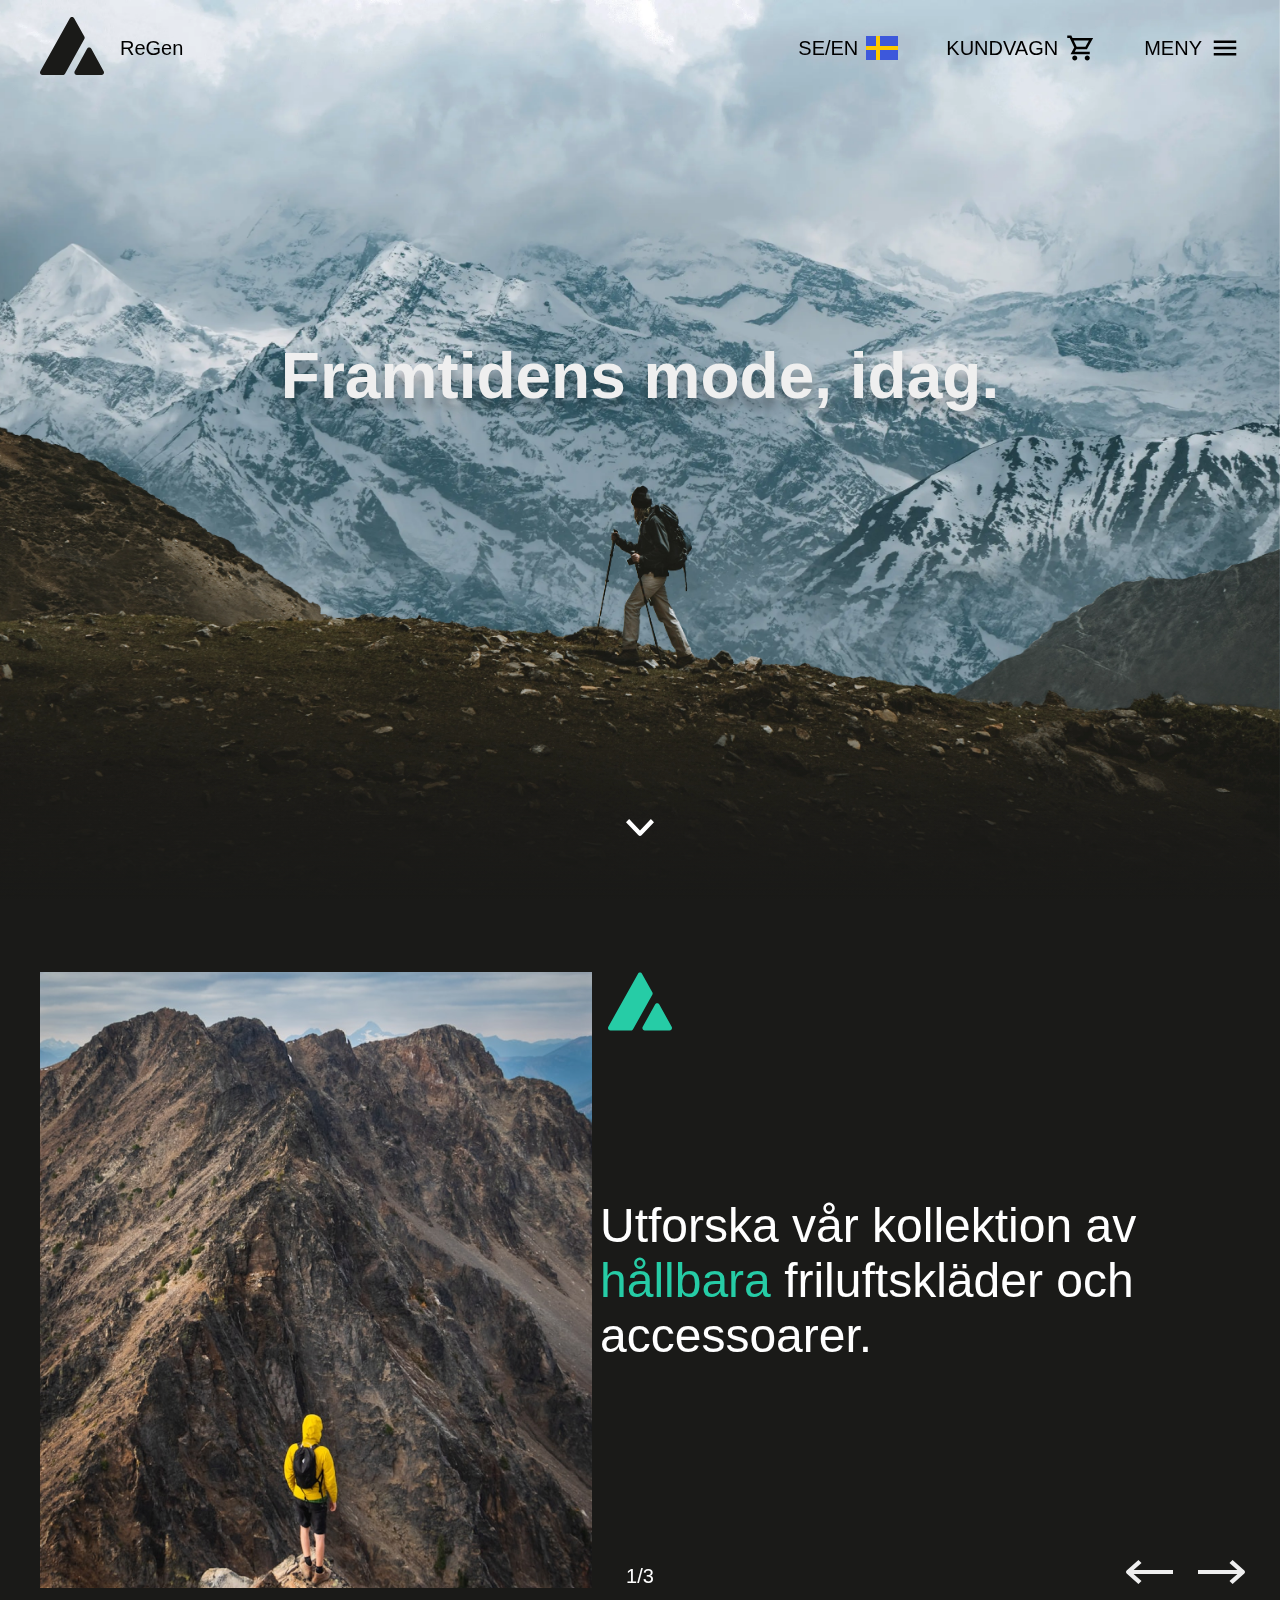
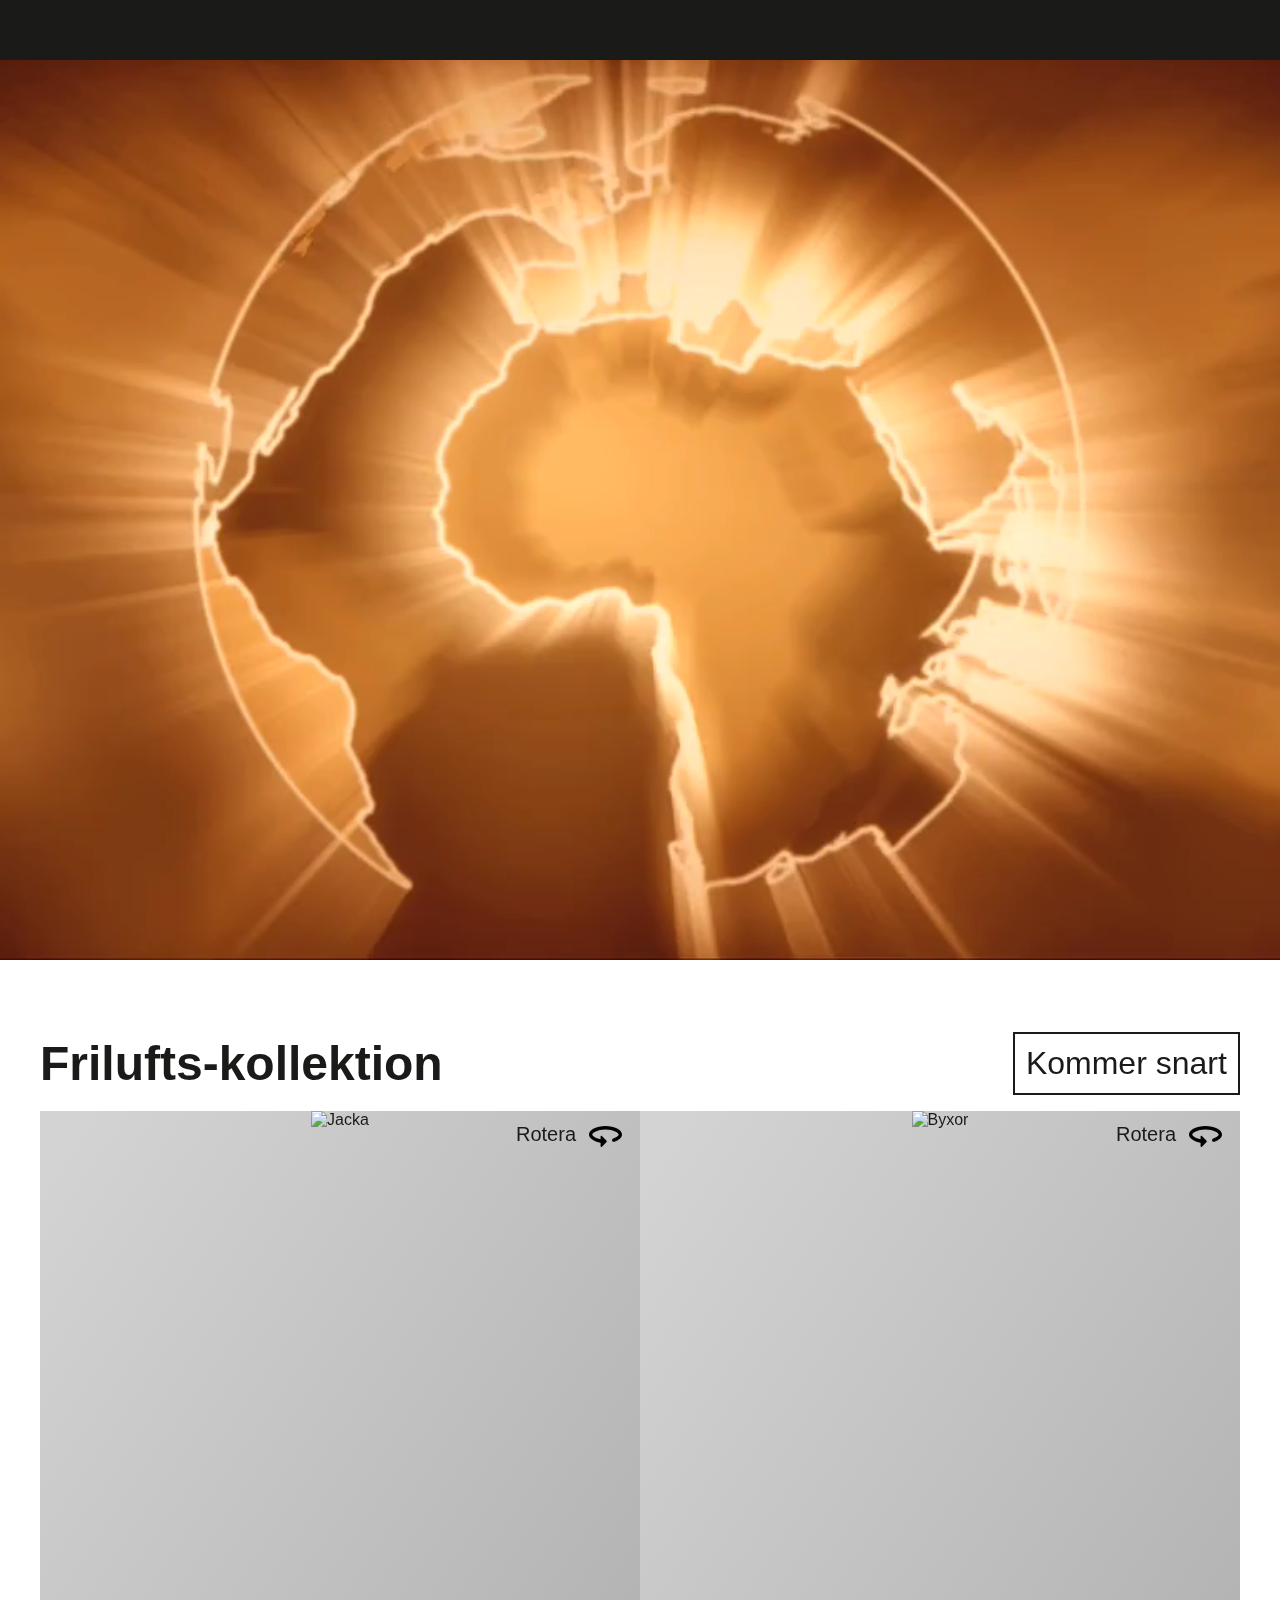
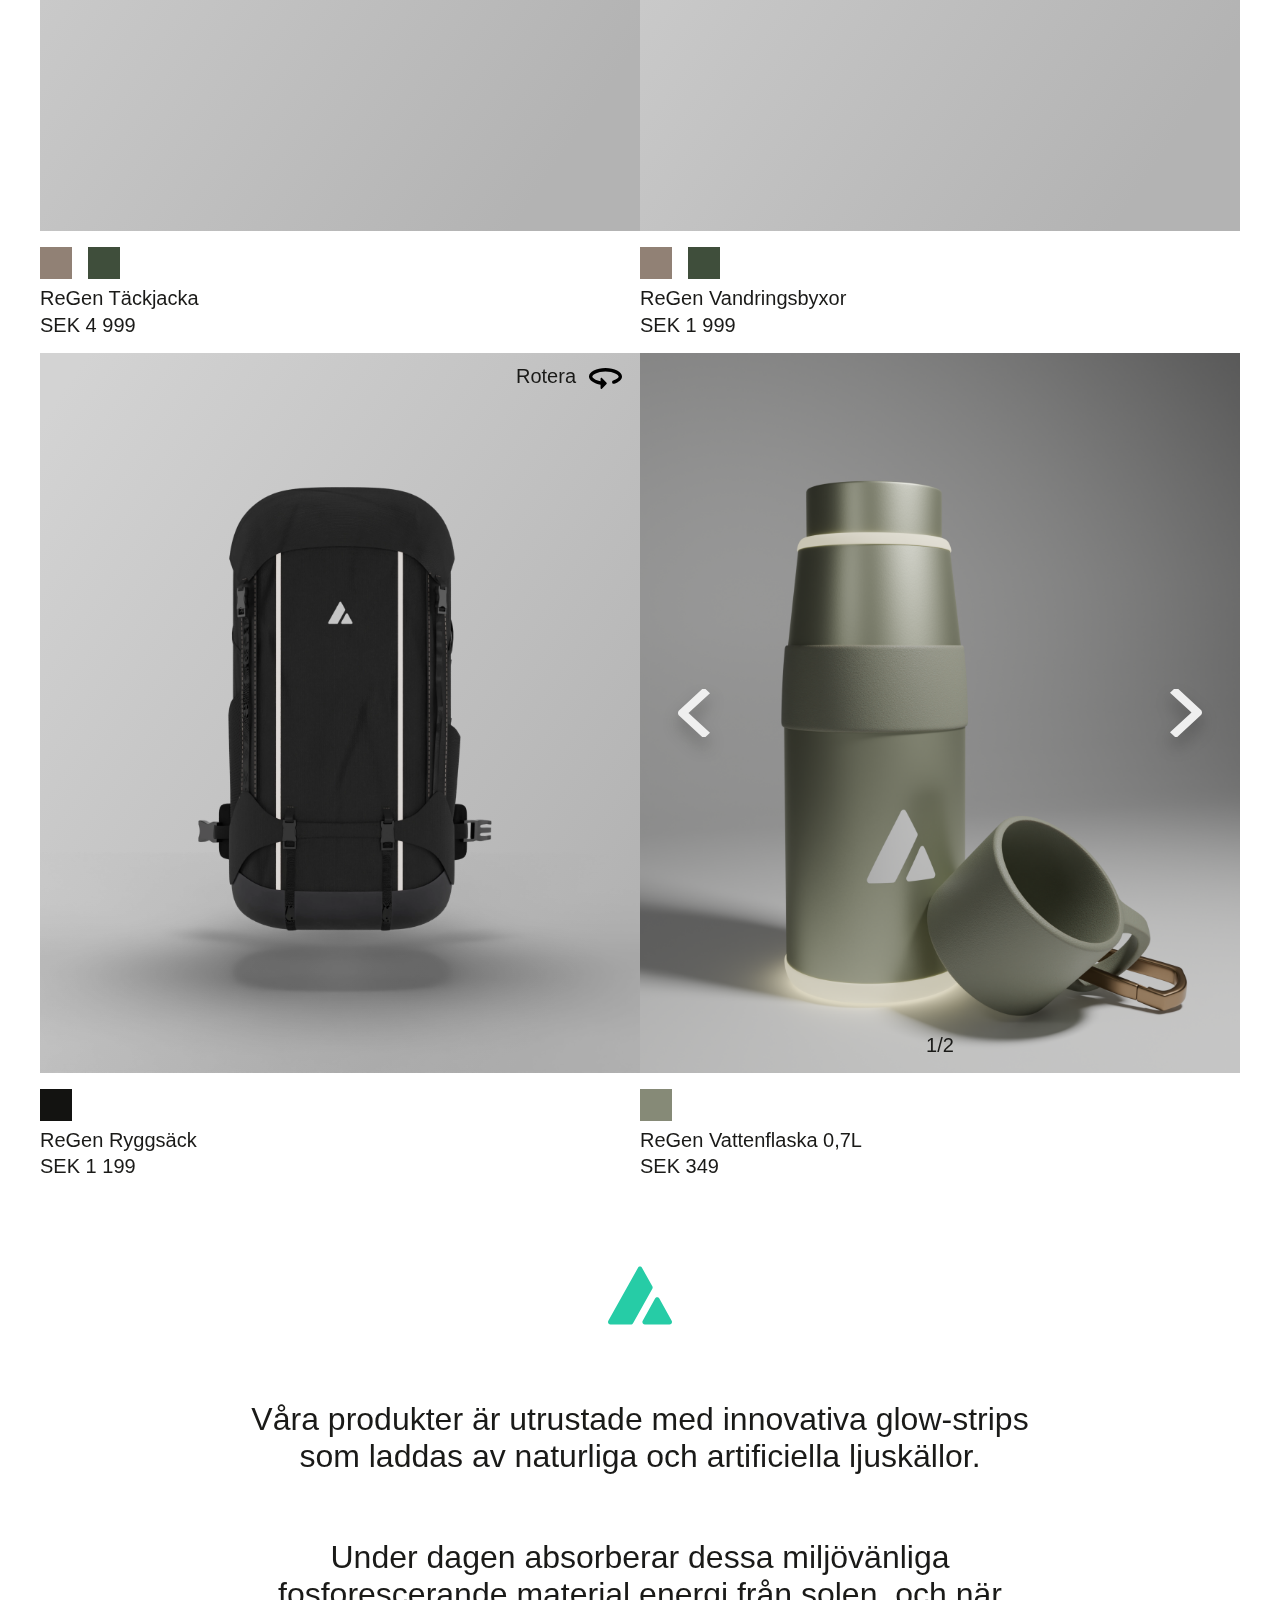
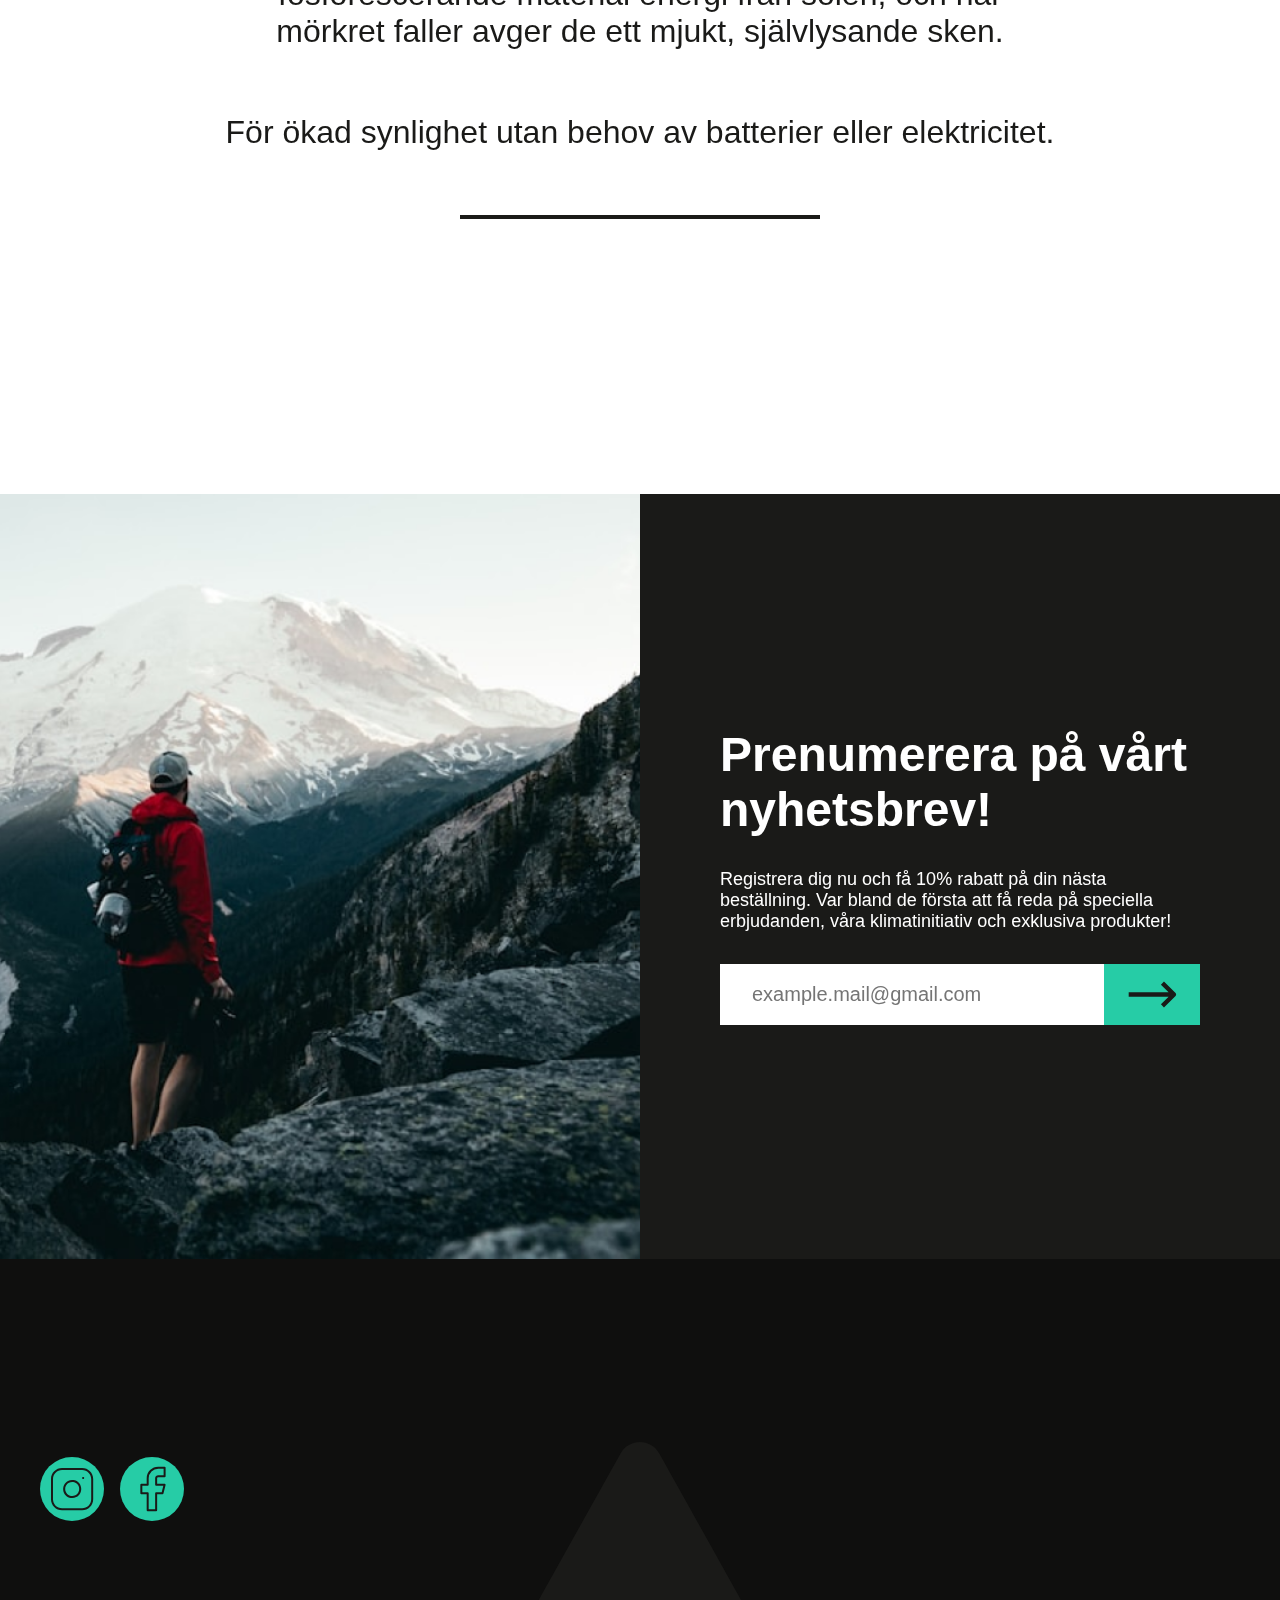
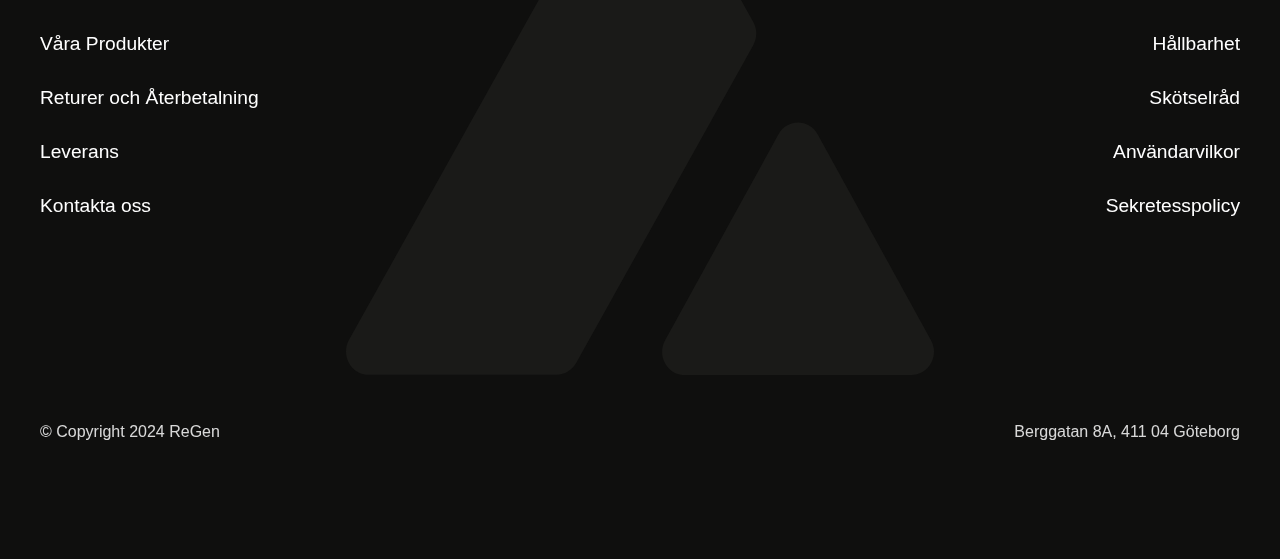
==== index.html @ 2019bc3f "added favicon" ====
<!DOCTYPE html>
<html lang="en">
<head>
    <meta charset="UTF-8">
    <meta name="viewport" content="width=device-width, initial-scale=1.0">
    <title>ReGen</title>
    <link rel="stylesheet" href="css/styles.css">
    <link rel="stylesheet" href="css/header.css">
    <link rel="stylesheet" href="css/hero.css">
    <link rel="stylesheet" href="css/animation.css">
    <link rel="stylesheet" href="css/motivation.css">
    <link rel="stylesheet" href="css/footer.css">
    <link rel="stylesheet" href="css/newsletter.css">
    <link rel="stylesheet" href="css/product.css">

    <link rel="icon" type="svg" href="assets/icons/logoblack.svg">
</head>
<body>
    <header>
        <div class="logo-container">
            <img src="assets/icons/logoblack.svg" alt="Logotyp och namn på företaget">
            <h1>ReGen</h1>
        </div>

        <nav>
            <ul class="nav-items">
                <li class="lang-toggle">
                    <span>SE/EN</span>
                    <div class="flag-container">
                        <img src="assets/icons/seflag.svg" alt="Sveriges flagga" id="se-flag" class="flag visible">
                        <img src="assets/icons/ukflag.svg" alt="Storbritanniens flagga" id="uk-flag" class="flag">
                    </div>
                </li>
                <li class="cart-icon">
                    <span>KUNDVAGN</span>
                    <a href="#"><img src="assets/icons/cart.svg" alt="Kundvagns ikon"></a>
                </li>
                <li class="menu-icon">
                    <span>MENY</span>
                    <a href="#"><img src="assets/icons/menu.svg" alt="Meny ikon"></a>
                </li>
            </ul>
        </nav>
    </header>
    <main>
        <section aria-label="hero">
            <div class="hero">

                
                <img src="assets/images/hero-background.webp" alt="Bakgrundsbild på snötäckta berg och himmel" class="parallax-layer background">
                <img src="assets/images/hero-middle.webp" alt="Bild på berg" class="parallax-layer middle">
                <h1>Framtidens mode, idag.</h1>
                <img src="assets/images/hero-foreground.webp" alt="Bild på berg och en människa" class="parallax-layer foreground">

            </div>

            <img src="assets/icons/arrow_down.svg" alt="Nedåtpil för att scrolla till nästa sektion" class="scroll-arrow">
            
            <div class="herofade"></div>
            
        </section>

        <section aria-label="motivation">
            <div class="motivation">
              <img class="motivation-logo" src="assets/icons/logogreen.svg" alt="Logotyp i grön färg">
              <div class="slide slide-1 active">
                <img src="assets/images/motivation_image1.png" alt="Bild på berg och en människa">
                <p>Utforska vår kollektion av <span class="highlight">hållbara</span> friluftskläder och accessoarer.</p>
              </div>
              <div class="slide slide-2">
                <img src="assets/images/motivation_image2.png" alt="Bild på person med en jacka och ryggsäck i snöväder">
                <p>Skapade med <span class="highlight">eko-vänliga</span>, andningsbara tyger och material, med hydro-skyddande och vindresistent teknologi.</p>
              </div>
              <div class="slide slide-3">
                <img src="assets/images/motivation_image3.png" alt="Bild på personer som vandrar i snön">
                <p>Upplev naturen i lättnad medan du bidrar till att <span class="highlight">skydda</span> planeten.</p>
              </div>
              <div class="arrows-long">
              <button class="left-arrow-long" id="prev-button-long" aria-label="Föregående bild">
                <img src="assets/icons/long_arrow_left.svg" alt="Vänster pil">
              </button>
              <button class="right-arrow-long" id="next-button-long" aria-label="Nästa bild">
                <img src="assets/icons/long_arrow_right.svg" alt="Höger pil">
              </button>
              </div>
              <div class="slide-image-counter" id="slide-image-counter">1/3</div>
            </div>

        </section>
        
        <section aria-label="animation">

            <div class="animation">
                <video autoplay loop muted class="animation" src="css/5113-183299921_small.mp4"></video>
            </div>
        </section>                  

        <section aria-label="products" class="products">
          <div class="heading-container">
            <h1>Frilufts-kollektion</h1>
            <div class="coming-soon-box">
              Kommer snart
            </div>
          </div>
          
          <div class="product-row">
            <!-- Produkt 1: Jacka -->
            <div class="product-container">
              <div class="product-card">
                <div class="rotate-icon-container">
                  <span class="rotate-text">Rotera</span>
                  <img class="rotation-icon" src="assets/icons/rotate.svg" alt="Ikon för rotering">
                </div>
              <img id="jacket-image" src="assets/products/jacket/jacket-beige/jacket1.png" alt="Jacka">
                <div class="tooltip" id="jacket-tooltip">
                  ✌️ Använd två fingrar för att rotera
                  <button class="tooltip-close" id="jacket-tooltip-close">✕</button>
                </div>
              </div>
              <div class="product-info">
                <div class="color-selector">
                  <button class="color-button" data-product="jacket" data-color="beige" aria-label="Beige Jacka"></button>
                  <button class="color-button" data-product="jacket" data-color="green" aria-label="Grön Jacka"></button>
                </div>
                <p class="product-name">ReGen Täckjacka</p>
                <p class="product-price">SEK 4 999</p>
              </div>
            </div>
        
            <!-- Produkt 2: Byxor -->
            <div class="product-container">
              <div class="product-card">
                <div class="rotate-icon-container">
                  <span class="rotate-text">Rotera</span>
                  <img class="rotation-icon" src="assets/icons/rotate.svg" alt="Ikon för rotering">
                </div>
                <img id="pants-image" src="assets/products/pants/pants-beige/pants1.png" alt="Byxor">
                <div class="tooltip" id="jacket-tooltip">
                  ✌️ Använd två fingrar för att rotera
                  <button class="tooltip-close" id="jacket-tooltip-close">✕</button>
                </div>
              </div>
              <div class="product-info">
                <div class="color-selector">
                  <button class="color-button" data-product="pants" data-color="beige" aria-label="Byxor i beige färg"></button>
                  <button class="color-button" data-product="pants" data-color="green" aria-label="Byxor i grön färg"></button>
                </div>
                <p class="product-name">ReGen Vandringsbyxor</p>
                <p class="product-price">SEK 1 999</p>
              </div>
            </div>
        
            <!-- Produkt 3: Ryggsäck -->
            <div class="product-container">
              <div class="product-card">
                <div class="rotate-icon-container">
                  <span class="rotate-text">Rotera</span>
                  <img class="rotation-icon" src="assets/icons/rotate.svg" alt="Ikon för rotering">
                </div>
                <img id="backpack-image" src="assets/products/backpack/backpack1.webp" alt="Ryggsäck">
                <div class="tooltip" id="jacket-tooltip">
                  ✌️ Använd två fingrar för att rotera
                  <button class="tooltip-close" id="jacket-tooltip-close">✕</button>
                </div>
              </div>
              <div class="product-info">
                <div class="color-selector">
                  <button class="color-button" data-product="backpack" data-color="black" aria-label="Ryggsäck i beige färg"></button>
                </div>
                <p class="product-name">ReGen Ryggsäck</p>
                <p class="product-price">SEK 1 199</p>
              </div>
            </div>
        
            <!-- Produkt 4: Vattenflaska -->
            <div class="product-container">
              <div class="product-card" id="bottle-card">
                <img id="bottle-image" src="assets/products/bottle/bottle1.png" alt="Vattenflaska">
                <button class="arrow-button left-arrow" id="prev-button" aria-label="Föregående bild">
                  <img src="assets/icons/arrow_left.svg" alt="Vänster pil">
                </button>
                <button class="arrow-button right-arrow" id="next-button" aria-label="Nästa bild">
                  <img src="assets/icons/arrow_right.svg" alt="Höger pil">
                </button>
                <div class="image-counter" id="image-counter">1/5</div>
              </div>
              <div class="product-info">
                <div class="color-selector">
                  <button class="color-button" data-product="bottle" data-color="gray" aria-label="Flaska i grå färg"></button>
                </div>
                <p class="product-name">ReGen Vattenflaska 0,7L</p>
                <p class="product-price">SEK 349</p>
              </div>
            </div>
        
          </div>
          
          <div class="materials-container">
            <article aria-label="material info" class="materials">
              <img src="assets/icons/logogreen.svg" alt="Alternativ logotyp i grön färg">
              <p class="section-1">
                Våra produkter är utrustade med innovativa glow-strips som laddas av naturliga och artificiella ljuskällor.
              </p>
              <p class="section-2">
                Under dagen absorberar dessa miljövänliga fosforescerande material energi från solen, och när mörkret faller avger de ett mjukt, självlysande sken.
              </p>
              <p class="section-3">
                För ökad synlighet utan behov av batterier eller elektricitet.
              </p>
              <span class="under-line"></span>
            </article>
          </div>
          
        </section>
      
        <section aria-label="newsletter">
            <div class="newsletter">
                <div class="newsletterImageContainer">
                    <img src="assets/images/subscribe_image.png" alt="">
                </div>
                <div class="newsletterForm">
                    <div class="newsletterFormContent">
                        <h2>Prenumerera på vårt nyhetsbrev!</h2>
                        <p class="newsletterText">Registrera dig nu och få 10% rabatt på din nästa beställning. Var bland de första att få reda på speciella erbjudanden, våra klimatinitiativ och exklusiva produkter!</p>
                        <div class="inputContainer">
                            <input type="text" class="inputField" placeholder="example.mail@gmail.com">
                            <button type="submit" class="newsletterButton">
                            </button>
                        </div>
                    </div>
                </div>
            </div>
        </section>
        
    </main>
    <footer class="footer">
        <div class="footerContent">
            <div class="socialLinks">
                <img src="assets/icons/instagram.svg" alt="instagram">
                <img src="assets/icons/facebook.svg" alt="facebook" class="facebook">
            </div>
            <div class="footerLinkContainer">
                <div class="footerLinks">
                    <a>Våra Produkter</a>
                    <a>Returer och Återbetalning</a>
                    <a>Leverans</a>
                    <a>Kontakta oss</a>
                </div>
                <div class="footerLinks linkPos">
                    <a>Hållbarhet</a>
                    <a>Skötselråd</a>
                    <a>Användarvilkor</a>
                    <a>Sekretesspolicy</a>
                </div>
            </div>
            <div class="smallContainer">
                <small class="smallMarginLeft">© Copyright 2024 ReGen</small>
                <div class="locationContainer">
                    <small class="smallMarginRight">Berggatan 8A, 411 04 Göteborg</small>
                </div>
            </div>
        </div>
    </footer>
    <script src="js/menu.js"></script>
    <script src="js/animation.js"></script>
    <script src="js/product.js"></script>
</body>
</html>
---- css/styles.css ----
@font-face {
    font-family: "h1 desktop";
    src: url(assets/fonts/IBM_Plex_Sans/IBMPlexSans-Medium.ttf) format("truetype");
    font-style: normal;
    font-size: 4rem;
    font-weight: 600;
}

@font-face {
    font-family: "h1 mobile";
    src: url(assets/fonts/IBM_Plex_Sans/IBMPlexSans-Medium.ttf) format("truetype");
    font-style: normal;
    font-size: 2rem;
    font-weight: 700;
}

@font-face {
    font-family: "p large";
    src: url(assets/fonts/IBM_Plex_Sans/IBMPlexSans-Medium.ttf) format("truetype");
    font-style: normal;
    font-size: 1.25rem;
    font-weight: 500;
}

@font-face {
    font-family: "p medium desktop";
    src: url(assets/fonts/IBM_Plex_Sans/IBMPlexSans-Medium.ttf) format("truetype");
    font-style: normal;
    font-size: 1.125rem;
    font-weight: 400;
}

@font-face {
    font-family: "p small desktop";
    src: url(assets/fonts/IBM_Plex_Sans/IBMPlexSans-Medium.ttf) format("truetype");
    font-style: normal;
    font-size: 1rem;
    font-weight: 300;
}

@font-face {
    font-family: "h2 desktop";
    src: url(assets/fonts/IBM_Plex_Sans/IBMPlexSans-Medium.ttf) format("truetype");
    font-style: normal;
    font-size: 3rem;
    font-weight: 500;
}

@font-face {
    font-family: "h2 mobile";
    src: url(assets/fonts/IBM_Plex_Sans/IBMPlexSans-Medium.ttf) format("truetype");
    font-style: normal;
    font-size: 1.5rem;
    font-weight: 500;
}

:root {
    /* Main colors */
    --white: #EFEFEF;
    --dark: #1A1A18;
    --darker: #0F0F0E;
    --accent: #26CCA6;

    /* Product colors */
    --green: #3F4E3B;
    --beige: #918175;
    --bottle: #868A77;


}


* {
    box-sizing: border-box;
    margin: 0;
}
---- css/header.css ----
header {
    position: absolute;
    width: 100%;
    display: flex;
    justify-content: space-between;
    align-items: center;
    font-family: "IBM Plex Sans", sans-serif;
    font-size: 1.25rem;
    padding: 1rem 2.5rem;
    z-index: 1000;
}

.logo-container {
    display: flex;
    align-items: center; 
    gap: 1rem; 
}

.logo-container img {
    width: 4rem;
    height: 4rem;
}

.logo-container h1 {
    font-size: 1.25rem;
    font-weight: 500;
}

nav .nav-items {
    display: flex;
    align-items: center;
    list-style: none;
    gap: 3rem;
}

.nav-items li {
    display: flex;
    align-items: center;
    gap: 0.5rem;
    cursor: pointer;
}

.nav-items a {
    width: 1.875rem;
    height: 1.875rem;
}

.flag-container {
    position: relative;
    width: 2rem;
    height: 1.5rem; 
}

.flag {
    position: absolute;
    opacity: 0;
    transition: opacity 0.3s ease;
    pointer-events: none; 
}

.flag.visible {
    opacity: 1;
    pointer-events: auto; 
}

.flag-container:hover {
    cursor: pointer;
}

.nav-items li:hover {
    opacity: 50%;
}

@media (max-width: 768px) {
    .nav-items li:not(.menu-icon) {
        display: none;
    }

    header {
        padding: 1rem 1rem;
    }

    .logo-container img {
        width: 3.5rem;
        height: 3.5rem;
    }
}
---- css/hero.css ----
.hero {
    position: relative;
    width: 100vw;
    height: 100vh;
    display: flex;
    justify-content: center;
    align-items: center;
    text-align: center;
    overflow: hidden;
}

.hero h1 {
    position: absolute;
    font-family: "IBM Plex Sans", sans-serif;
    color: #EFEFEF;
    font-size: 4rem;
    transform: translateY(-100%);
    transition: transform 0.3s ease-out;
    opacity: 1;
    text-shadow: 0px 10px 8px rgba(0, 0, 0, 0.25);
}

.parallax-layer {
    position: absolute;
    width: 100vw;
    height: 100vh;
    object-fit: cover;
    will-change: transform;
}

.background {
    z-index: -1;
}

.middle {
    z-index: 2;
}

.foreground {
    z-index: 3;
}

.scroll-arrow {
    position: absolute;
    bottom: 4rem;
    left: 50%;
    transform: translateX(-50%);
    cursor: pointer;
    width: 1.75rem;
    height: auto;
    z-index: 5;
    transition: transform 0.3s ease-in-out;
}

.scroll-arrow:hover {
    transform: translateX(-50%) scale(1.3);
}

.herofade {
    position: absolute;
    bottom: 0;
    left: 0;
    right: 0;
    height: 10rem;
    background: linear-gradient(to bottom, rgba(255, 255, 255, 0), #1A1A18);
    z-index: 4;  
}

html {
    scroll-behavior: smooth;
}

@media (max-width: 768px) {
    .hero h1 {
        font-size: 2rem;
    }
}
---- css/animation.css ----
.animation {
    width: 100vw;
    height: 100vh;
    background-color: aqua;
    object-fit: cover;
}

div.animation {
    display: flex;
    justify-content: center;
    align-items: center;
}
---- css/motivation.css ----
.motivation {
    position: relative;
    height: 47.5rem;
    font-family: "IBM Plex Sans", sans-serif;
    font-size: 3rem;
    color: #ffffff;
    background-color: #1A1A18;
    display: flex;
    justify-content: center;
    align-items: center;
    overflow: hidden;
}

.motivation-logo {
    position: absolute;
    top: 4.5rem;
}

.arrows-long {
    position: absolute;
    display: flex;
    justify-content: center;
    align-items: center;
    right: 2.5rem;
    bottom: 4.5rem;
    gap: 1.5rem;
}

.left-arrow-long {
    width: 3rem;
    border: none;
    background: none;
    left: 2rem;
    cursor: pointer;
}
  
  .right-arrow-long {
    width: 3rem;
    border: none;
    background: none;
    right: 2rem;
    top: 50%;
    cursor: pointer;
}

.left-arrow-long:hover {
    opacity: 70%;
}

.right-arrow-long:hover {
    opacity: 70%;
}

.slide-image-counter {
    position: absolute;
    font-size: 1.25rem;
    bottom: 4.5rem;
}

.slide-1 {
    position: relative;
    width: 100%;
    height: auto;
    display: flex;
    justify-content: space-between;
    align-items: center;
}

.slide-1 img {
    position: absolute;
    width: 34.5rem;
    height: 38.5rem;
    left: 2.5rem;
    object-fit: cover;
}

.slide-1 p {
    position: absolute;
    right: 2.5rem;
    max-width: 40rem;
}

.slide-2 {
    position: relative;
    width: 100%;
    height: auto;
    display: flex;
    justify-content: space-between;
    align-items: center;
}

.slide-2 img {
    position: absolute;
    width: 34.5rem;
    height: 38.5rem;
    left: 2.5rem;
    object-fit: cover;
}

.slide-2 p {
    position: absolute;
    right: 2.5rem;
    max-width: 40rem;
}

.slide-3 {
    position: relative;
    width: 100%;
    height: auto;
    display: flex;
    justify-content: space-between;
    align-items: center;
}

.slide-3 img {
    position: absolute;
    width: 34.5rem;
    height: 38.5rem;
    left: 2.5rem;
    object-fit: cover;
}

.slide-3 p {
    position: absolute;
    right: 2.5rem;
    max-width: 40rem;
}

.highlight {
    color: #26CCA6;
}

.slide {
    position: absolute;
    opacity: 0;
    transition: opacity 0.8s ease-in-out; 
}

.slide.active {
    opacity: 1;
    display: flex;
    justify-content: center;
    align-items: center;
}

@media (max-width: 768px) {
    
    .motivation {
        position: relative;
        display: flex;
        flex-direction: column;
        align-items: center;
        overflow: hidden;
        height: 52rem;
    }
  
    .motivation-logo {
        display: none;
    }

    .slide-1 p {
        position: absolute;
        left: 1rem;
        right: 1rem;
        bottom: -18rem;
        font-size: 1.25rem;
    }

    .slide-2 p {
        position: absolute;
        left: 1rem;
        right: 1rem;
        bottom: -21rem;
        font-size: 1.25rem;
    }

    .slide-3 p {
        position: absolute;
        left: 1rem;
        right: 1rem;
        bottom: -18rem;
        font-size: 1.25rem;
    }

    .slide img {
        position: absolute;
        left: 1rem;
        right: 1rem;
        top: -22rem;
        width: 22.5rem;
        height: 36rem;
    }
  
    .slide-image-counter {
        position: absolute;
        bottom: 2rem;
        left: 1rem;
        font-size: 1.25rem;
    }
  
    .arrows-long {
        position: absolute;
        bottom: 2rem;
        right: 1rem;
    }
}
---- css/footer.css ----
.footer {
    height: 100vh;
    width: 100vw;
    font-family: "IBM Plex Sans", sans-serif;
    background-color: var(--darker);
    background-image: url(../assets/icons/logo_large_dark.svg);
    background-repeat: no-repeat;
    background-position: center;
    display: flex;
    justify-content: start;
    align-items: center;
}

.footerContent {
    height: 100%;
    display: flex;
    justify-content: center;
    align-items: start;
    flex-direction: column;
}

.footerLinkContainer {
    width: 100vw;
    display: flex;
    justify-content: space-between;
    flex-wrap: wrap;
}

.footerLinks {
    display: flex;
    flex-direction: column;
}

.linkPos {
    display: flex;
    justify-content: end;
    align-items: end;
    margin-right: 2.5rem;
}

footer img:hover {
    cursor: pointer;
    transform: scale(1.1);
}

footer img {
    margin-bottom: 6rem;
    margin-top: 6rem;
}

.socialLinks {
    display: flex;
    gap: 1rem;
    margin-left: 2.5rem;
}

footer a {
    cursor: pointer;
    text-decoration: none;
    color: #fff;
    font-size: 1.2rem;
    margin-top: 1rem;
    margin-bottom: 1rem;
    margin-left: 2.5rem;
}

footer a:hover{
    text-decoration: underline;
}

.smallContainer{
    width: 100vw;
    height: 14rem;
    display: flex;
    justify-content: space-between;
    align-items: end;
}

.locationTag{
    margin-top: 0;
    margin-bottom: 1rem;
}

small {
    color: #eaeaeaea;
    font-size: 1rem;
    margin-left: 2.5rem;
    margin-bottom: 1rem;
}

.locationContainer{
    display: flex;
    justify-content: center;
}

div.locationContainer small{
    margin-left: 0.3rem;
    margin-bottom: 1rem;
    margin-right: 2.5rem;
}

@media (max-width: 768px) {
    .linkPos {
        display: flex;
        justify-content: start;
        align-items: start;
        margin-top: 2.5rem;
    }

    .footer {
        background-image: none;
        height: 80vh;
    }

    footer a {
        margin-top: 0.5rem;
        margin-bottom: 0.5rem;
    }

    .smallContainer {
        height: 7rem;
    }

    footer img {
        margin-top: 4rem;
        margin-bottom: 4rem;
    }
}
---- css/newsletter.css ----
.newsletter{
    font-family: "IBM Plex Sans", sans-serif;
    background-color: #1A1A18;
    height: 85vh;
    width: 100vw;
    display: grid;
    grid-template-columns: repeat(2, 1fr);
    overflow: hidden;
    flex-wrap: wrap;
}

.newsletterForm{
    display: flex;
    flex-direction: column;
    justify-content: center;
    align-items: center;
    width: 100%;
    height: 100%;
}

.newsletterFormContent {
    display: flex;
    flex-direction: column;
    justify-content: start;
    align-items: start;
    max-width: 30rem;
}

.newsletterImageContainer img {
    width: 100%;
    height: 100%;
    object-fit: cover;
}

h2 {
    color: #fff;
    font-size: 3rem;
}

.newsletterText{
    font-size: 1.125rem;
    font-weight: 400;
    color: #fff;
    margin-top: 2rem;
    margin-bottom: 2rem;
}

.inputContainer{
    display: flex;
    justify-content: start;
}

input {
    height: 3.8rem;
    width: 24rem;
    font-size: 1.25rem;
    padding-left: 2rem;
    border: none;
}

.newsletterButton{
    border: none;
    object-fit: cover;
    background-image: url(../assets/icons/arrow_subscribe.svg);
    background-repeat: no-repeat;
    background-color: #26CCA6;
    background-position: center;
    height: 3.8rem;
    width: 6rem;
}

.newsletterButton:hover{
    opacity: 0.9;
    cursor: pointer;
}

@media (max-width: 768px) {
    .newsletterImageContainer{
        display: none;
    }

    .newsletterForm {
        background: linear-gradient(to bottom, rgba(255, 255, 255, 0), var(--darker)), url(../assets/images/subscribe_image.png);
        background-repeat: no-repeat;
        background-position: center;
        background-size: cover;
        width: 100%;
        justify-content: end;
    }

    .newsletterFormContent {
        margin-left: 1rem;
        margin-right: 1rem;
        max-width: 22.5rem;
        margin-bottom: 2.5rem;
    }

    h2 {
        font-size: 2rem;
    }

    .newsletterText {
        font-size: 1rem;
    }

    input {
        width: 17rem;
    }

    .newsletterButton {
        width: 5.5rem;
    }
}
---- css/product.css ----
.products {
    display: flex;
    flex-direction: column;
    margin-left: 2.5rem;
    margin-right: 2.5rem;
    margin-top: 4.5rem;
    font-family: "IBM Plex Sans", sans-serif;
    color: #1A1A18;
}

.products h1 {
    font-size: 3rem;
}

.heading-container {
    display: flex;
    justify-content: space-between;
    align-items: center;
    margin-bottom: 1rem;
}
  
.coming-soon-box {
    font-size: 2rem;
    padding: 0.7rem;
    color: #1A1A18;
    border: 2px solid #1A1A18;
}

.product-row {
    display: grid;
    grid-template-columns: repeat(2, 1fr);
}

.product-container {
    position: relative;
    width: 100%;
    height: 100%;
    display: flex;
    flex-direction: column;
    align-items: center;
    justify-content: space-between;
    overflow: hidden;
    text-align: center;
}

.product-card {
    position: relative;
    width: 100%;
    height: 45rem;
    display: flex;
    flex-direction: column;
    align-items: center;
    justify-content: flex-start;
    cursor: grab;
    background: linear-gradient(124deg, #D3D3D3 4.36%, #B3B3B3 88.22%);
}

.product-card:active {
    cursor: grabbing;
}

.rotation-icon {
    position: absolute;
    width: 2.875rem;
    height: 2.875rem;
    top: 0;
    right: 0;
    margin-right: 0.75rem;
    z-index: 10;
}

.rotate-text {
    position: absolute;
    top: 0.75rem;
    right: 0;
    margin-right: 4rem;
    z-index: 10;
    font-size: 1.25rem;
}

.product-card img {
    max-height: 45rem;
    object-fit: cover;
    display: block;
}

.product-info {
    width: 100%; 
    margin-top: 1rem;
    margin-bottom: 1rem;
    display: flex;
    flex-direction: column;
    align-items: flex-start; 
}

.color-selector {
    display: flex;
    gap: 1rem;
}
  
.color-button {
    width: 2rem;
    height: 2rem;
    border: none;
    cursor: pointer;
}

.color-button:hover {
    transform: scale(1.1);
    transition: 0.2s ease-in-out;
}

.product-name {
    margin-top: 0.5rem; 
    font-size: 1.25rem;
}
  
.product-price {
    margin-top: 0.2rem;
    font-size: 1.25rem;
}

.color-button[data-color="beige"] {
    background-color: #918175;
}
  
.color-button[data-color="green"] {
    background-color: #3F4E3B;
}

.color-button[data-color="black"] {
    background-color: #131311;
}

.color-button[data-color="gray"] {
    background-color: #868A77;
}

.arrow-button {
    position: absolute;
    background: none;
    border: none;
    cursor: pointer;
    display: flex;
    justify-content: center;
    align-items: center;
}

.left-arrow {
    left: 2rem;
    top: 50%;
    filter: drop-shadow(0px 10px 8px rgba(0, 0, 0, 0.25));
    transform: translateY(-50%);
}
  
  .right-arrow {
    right: 2rem;
    top: 50%;
    filter: drop-shadow(0px 10px 8px rgba(0, 0, 0, 0.25));
    transform: translateY(-50%);
}
  
  .arrow-button img {
    width: 2rem;
    height: 3rem;
}

.left-arrow:hover {
    opacity: 70%;
}

.right-arrow:hover {
    opacity: 70%;
}

.image-counter {
    position: absolute;
    bottom: 1rem;
    color: #1A1A18;
    font-size: 1.25rem;
}

.tooltip {
    position: absolute;
    bottom: 1rem;
    background-color: rgba(0, 0, 0, 0.7);
    color: #EFEFEF;
    padding: 0.8rem;
    border-radius: 0.5rem;
    font-size: 1rem;
    display: flex;
    align-items: center;
    justify-content: space-between;
    z-index: 10;
}
  
.tooltip-close {
    background: none;
    border: none;
    color: #EFEFEF;
    font-size: 1rem;
    margin-left: 1rem;
    cursor: pointer;
}
  
.tooltip.hidden {
    display: none;
}

.materials-container {
    height: 100vh;
}

.materials {
    top: 4.5rem;
    position: relative;
    display: flex;
    flex-direction: column;
    justify-content: center;
    align-items:center;
    text-align: center;
}

.materials img {
    position: relative;
    max-width: 100%;
    height: auto;
    margin-bottom: 2.5rem;
}

.materials p {
    font-size: 2rem;
    max-width: 70%;
    margin: 2rem;
}

.under-line {
    width: 30%;
    height: 4px;
    background-color: #1A1A18;
    margin-top: 2rem;
}

@media (max-width: 768px) {
    .products h1 {
        font-size: 1.5rem;
    }

    .coming-soon-box {
        font-size: 1rem;
    }
    
    .products {
        margin-left: 1rem;
        margin-right: 1rem;
        margin-top: 2rem; 
    }

    .product-row {
        grid-template-columns: 1fr;
    }

    .color-button {
        width: 1.5rem;
        height: 1.5rem;
    }

    .left-arrow {
        left: 1rem;
    }

    .right-arrow {
        right: 1rem;
    }

    .materials {
        top: 3rem;
    }
    .materials img {
        max-width: 3rem;
    }
    .materials p {
        font-size: 1.25rem;
    }
}

@media (min-width: 768px) {
    .tooltip {
        display: none;
    }
}
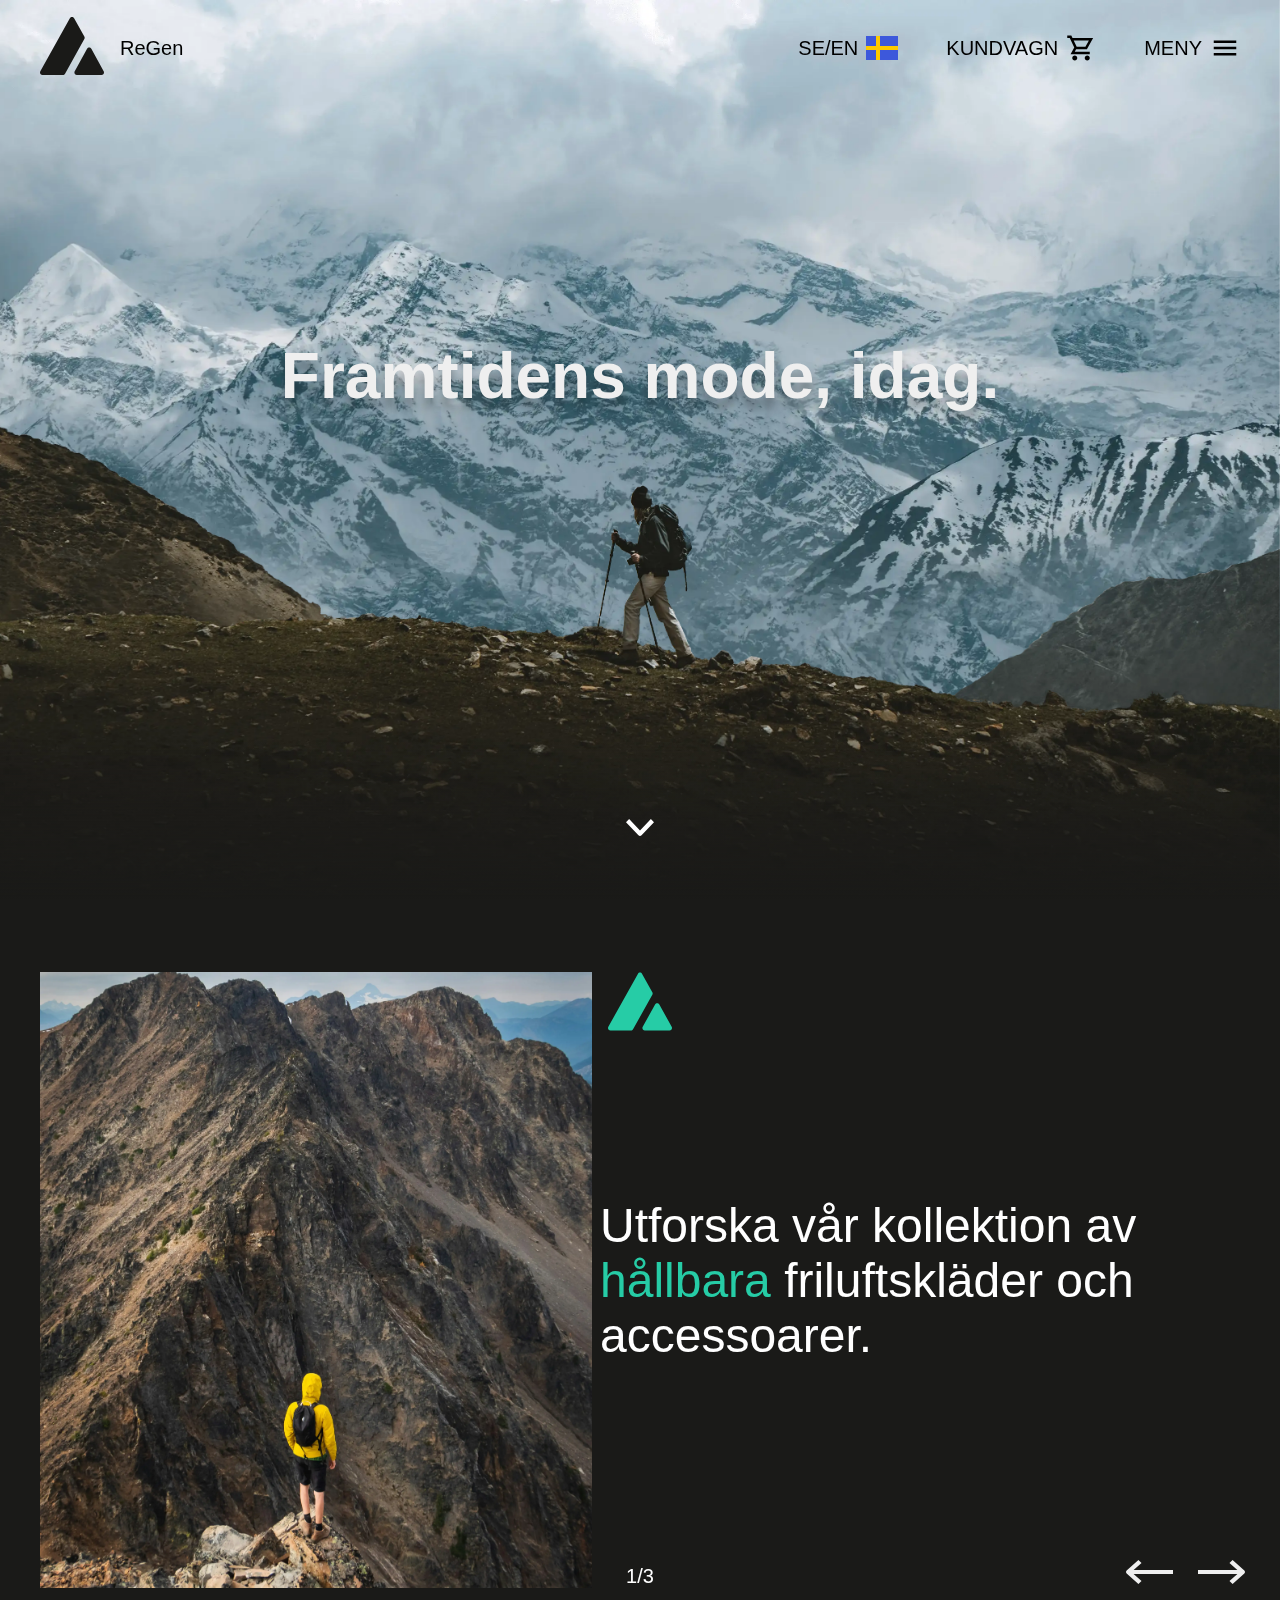
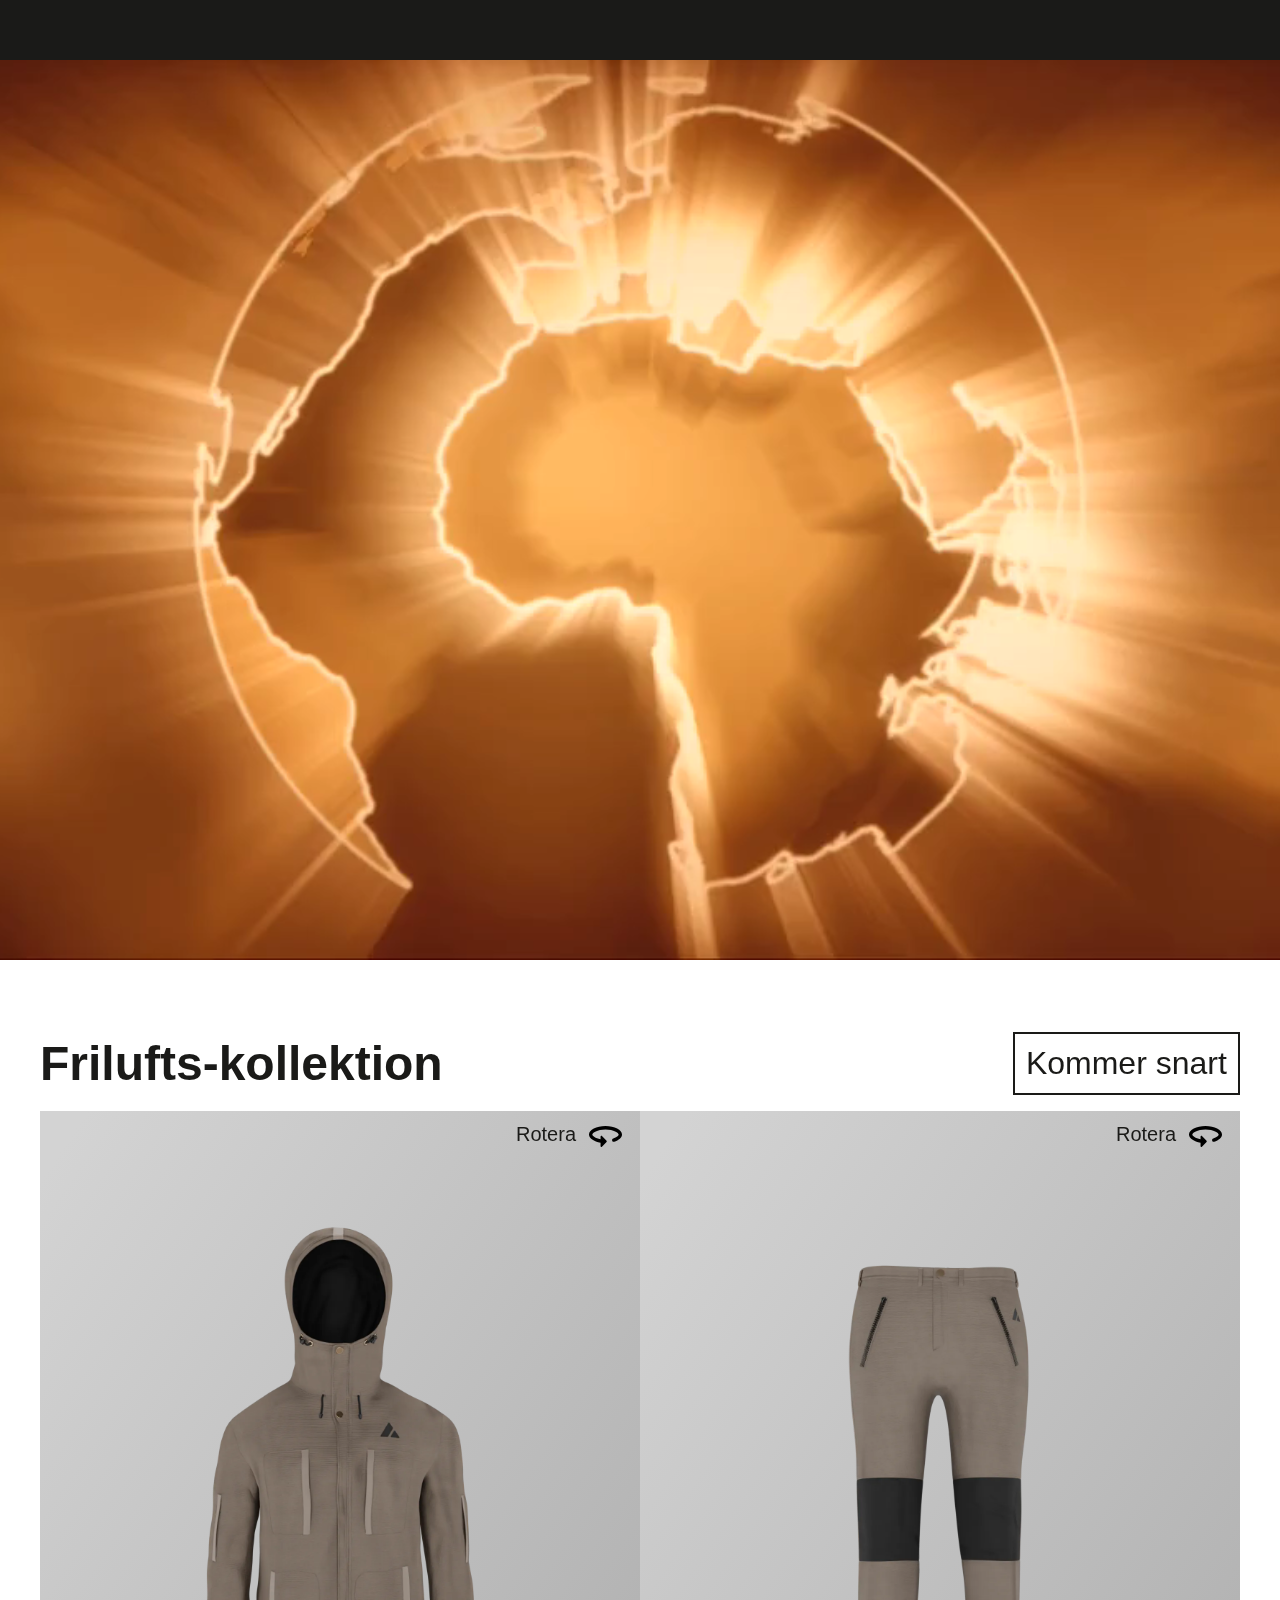
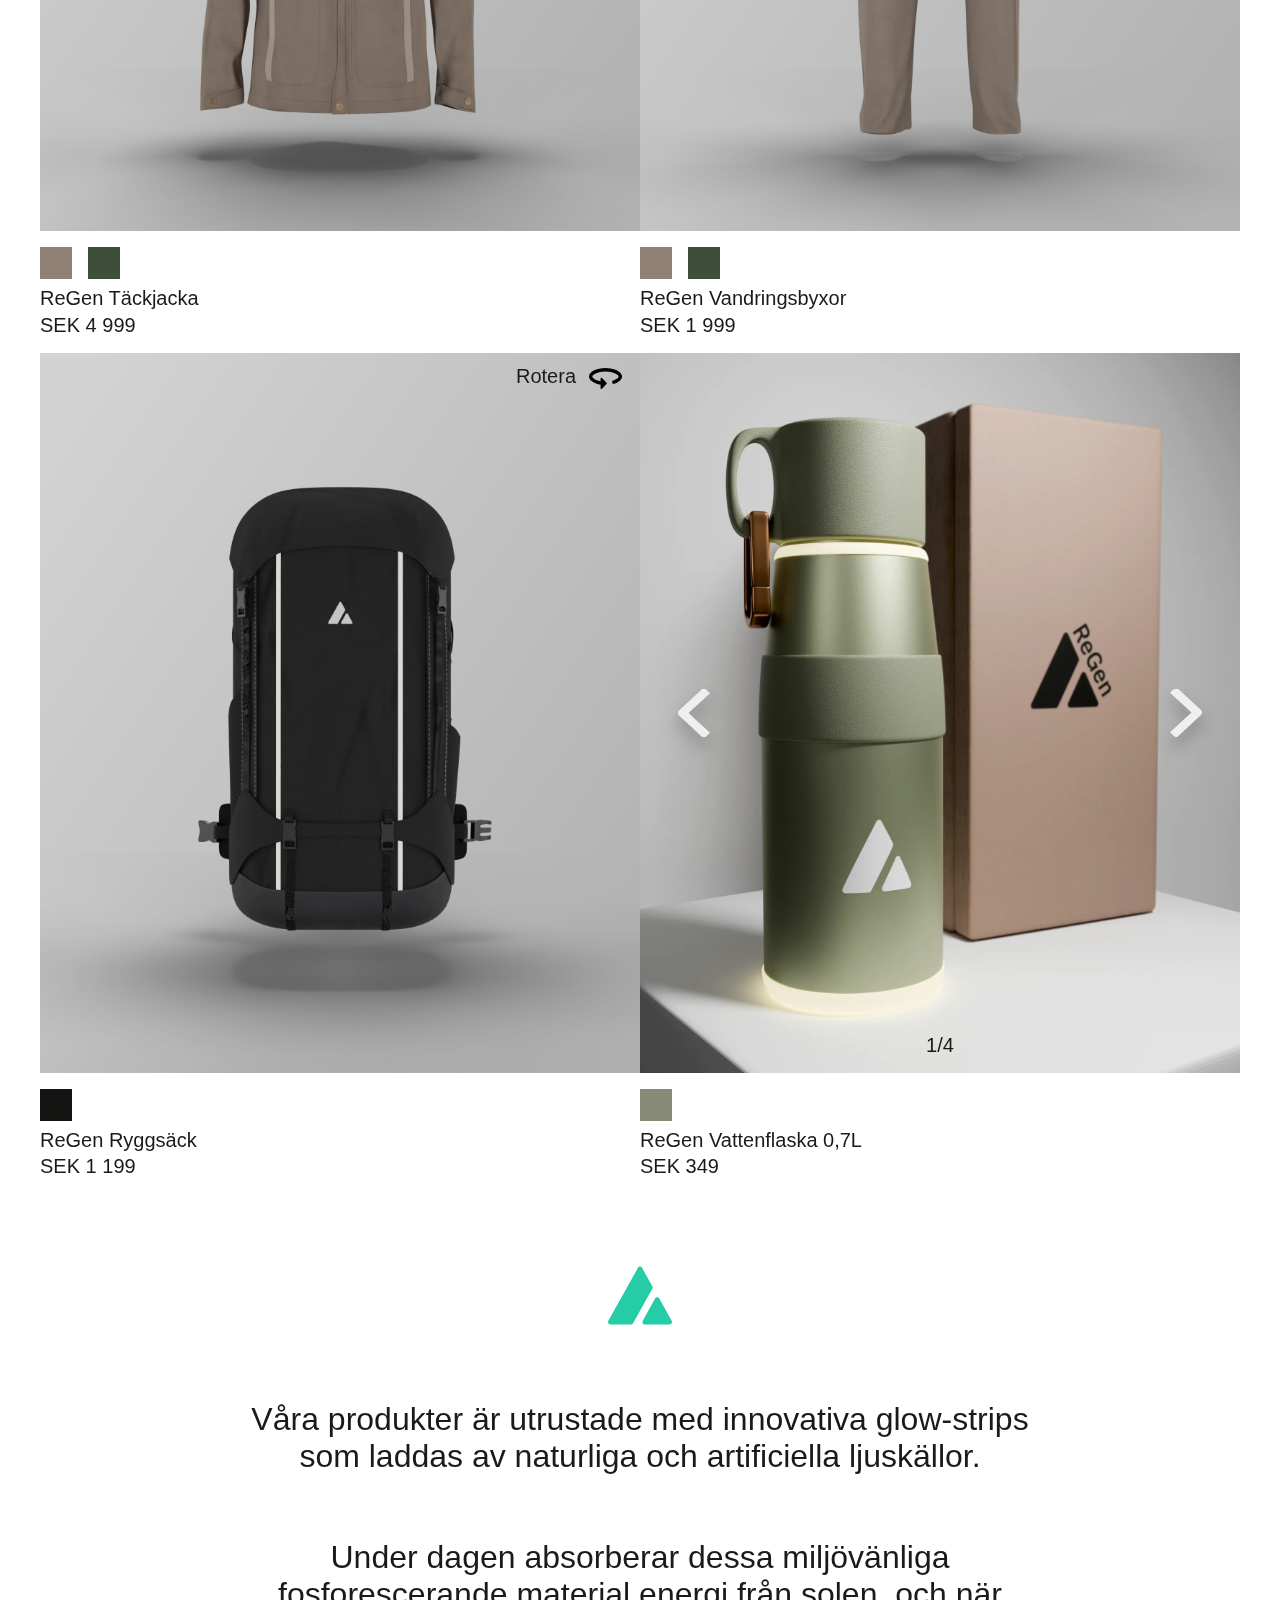
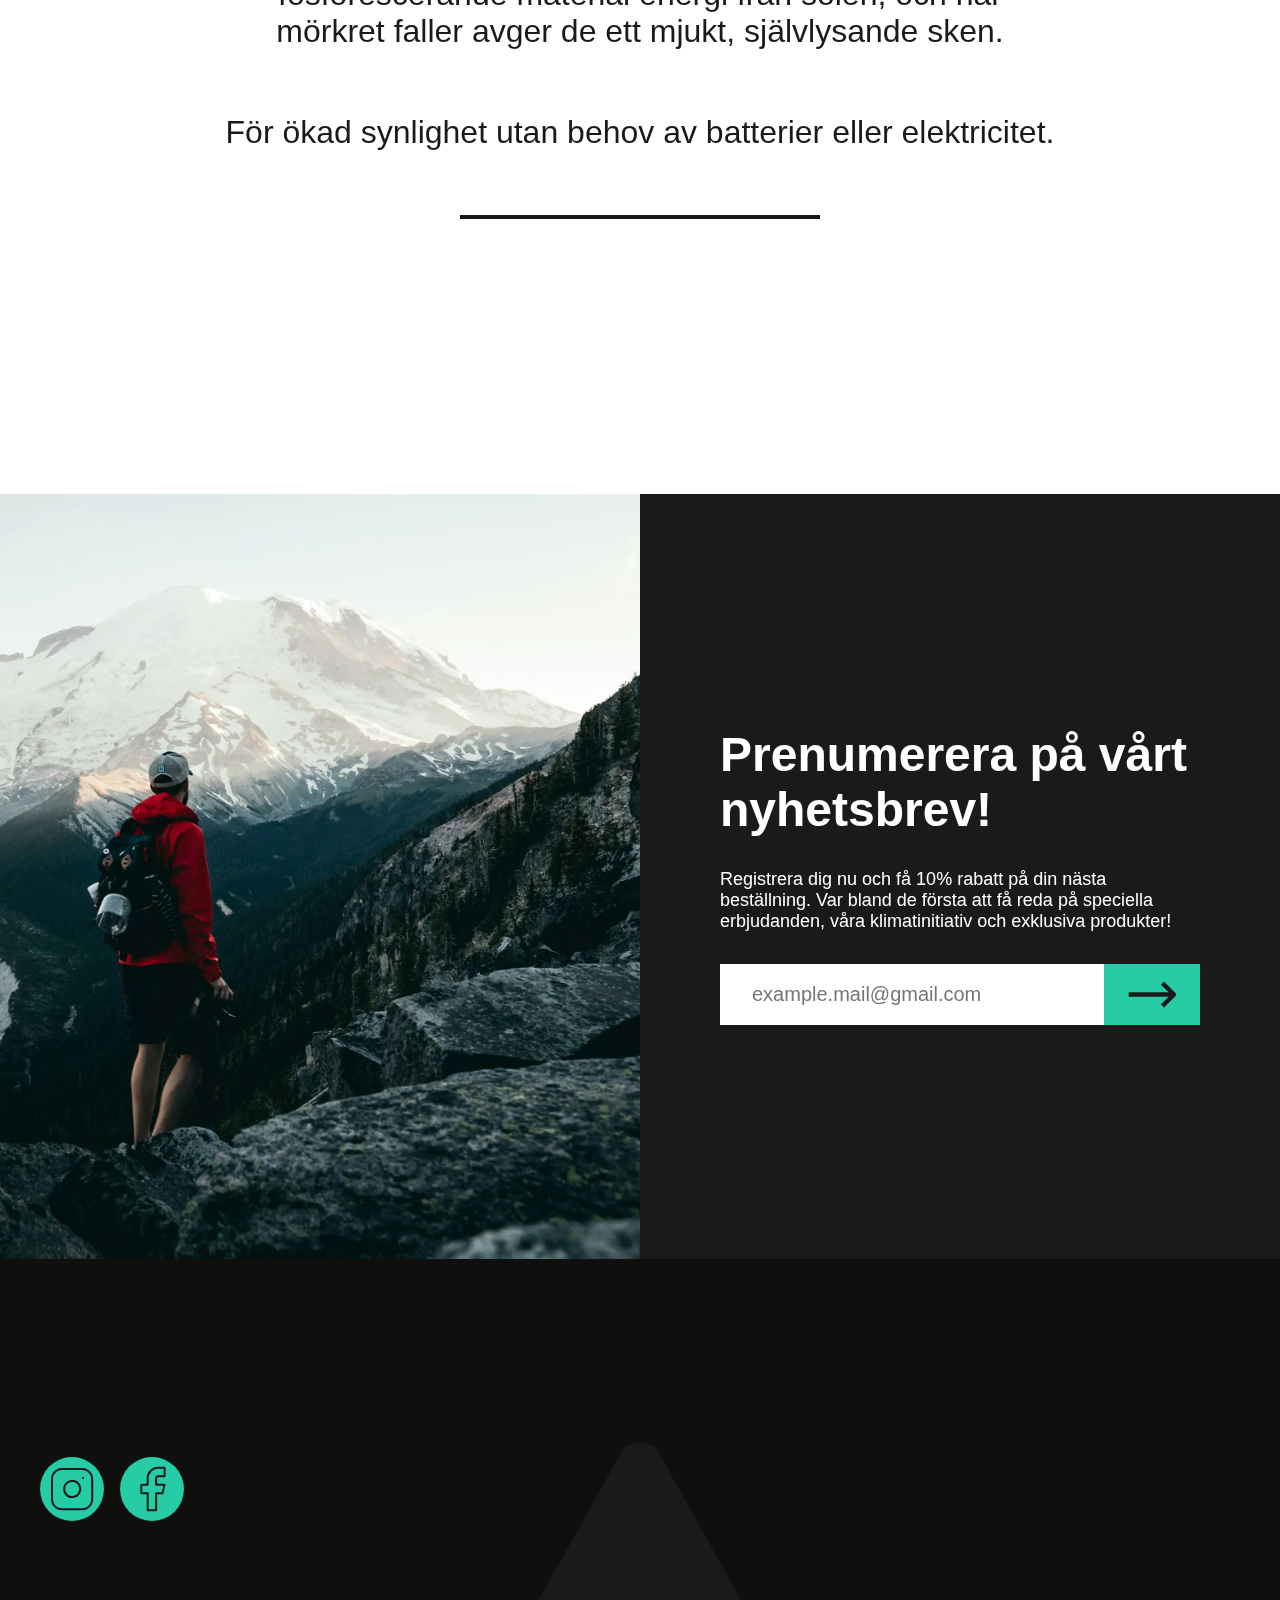
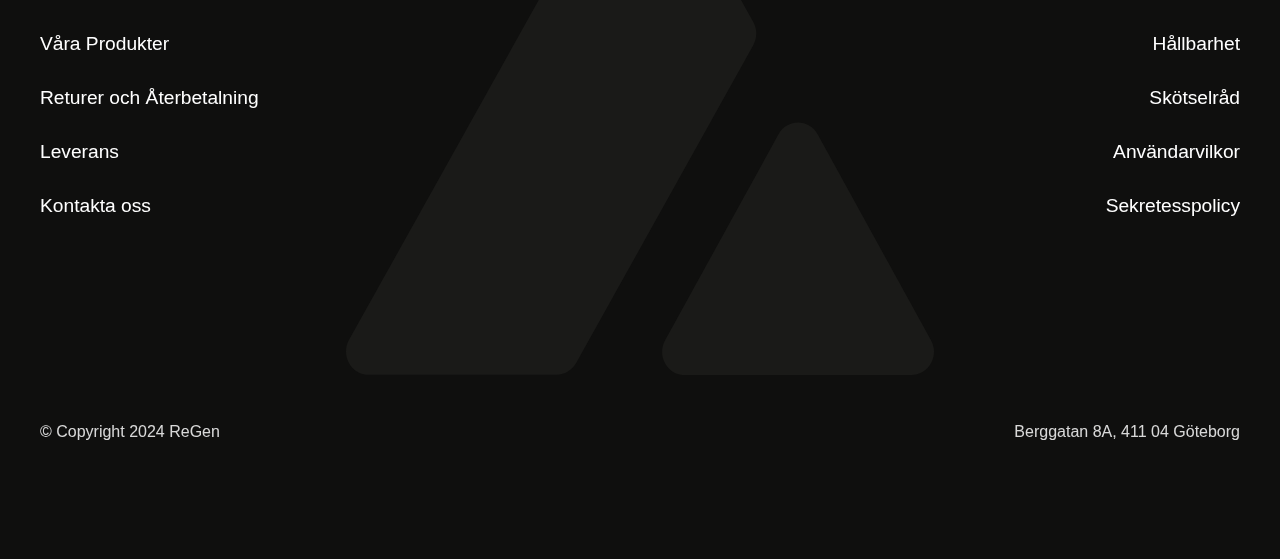
==== commit a4ca5acd: "removed large png files and replaced them with webp files for improved performance" ====
--- a/index.html
+++ b/index.html
@@ -64,15 +64,15 @@
             <div class="motivation">
               <img class="motivation-logo" src="assets/icons/logogreen.svg" alt="Logotyp i grön färg">
               <div class="slide slide-1 active">
-                <img src="assets/images/motivation_image1.png" alt="Bild på berg och en människa">
+                <img src="assets/images/motivation_image1.webp" alt="Bild på berg och en människa">
                 <p>Utforska vår kollektion av <span class="highlight">hållbara</span> friluftskläder och accessoarer.</p>
               </div>
               <div class="slide slide-2">
-                <img src="assets/images/motivation_image2.png" alt="Bild på person med en jacka och ryggsäck i snöväder">
+                <img src="assets/images/motivation_image2.webp" alt="Bild på person med en jacka och ryggsäck i snöväder">
                 <p>Skapade med <span class="highlight">eko-vänliga</span>, andningsbara tyger och material, med hydro-skyddande och vindresistent teknologi.</p>
               </div>
               <div class="slide slide-3">
-                <img src="assets/images/motivation_image3.png" alt="Bild på personer som vandrar i snön">
+                <img src="assets/images/motivation_image3.webp" alt="Bild på personer som vandrar i snön">
                 <p>Upplev naturen i lättnad medan du bidrar till att <span class="highlight">skydda</span> planeten.</p>
               </div>
               <div class="arrows-long">
@@ -175,7 +175,7 @@
             <!-- Produkt 4: Vattenflaska -->
             <div class="product-container">
               <div class="product-card" id="bottle-card">
-                <img id="bottle-image" src="assets/products/bottle/bottle1.png" alt="Vattenflaska">
+                <img id="bottle-image" src="assets/products/bottle/bottle1.webp" alt="Vattenflaska">
                 <button class="arrow-button left-arrow" id="prev-button" aria-label="Föregående bild">
                   <img src="assets/icons/arrow_left.svg" alt="Vänster pil">
                 </button>
@@ -216,7 +216,7 @@
         <section aria-label="newsletter">
             <div class="newsletter">
                 <div class="newsletterImageContainer">
-                    <img src="assets/images/subscribe_image.png" alt="">
+                    <img src="assets/images/subscribe_image.webp" alt="">
                 </div>
                 <div class="newsletterForm">
                     <div class="newsletterFormContent">
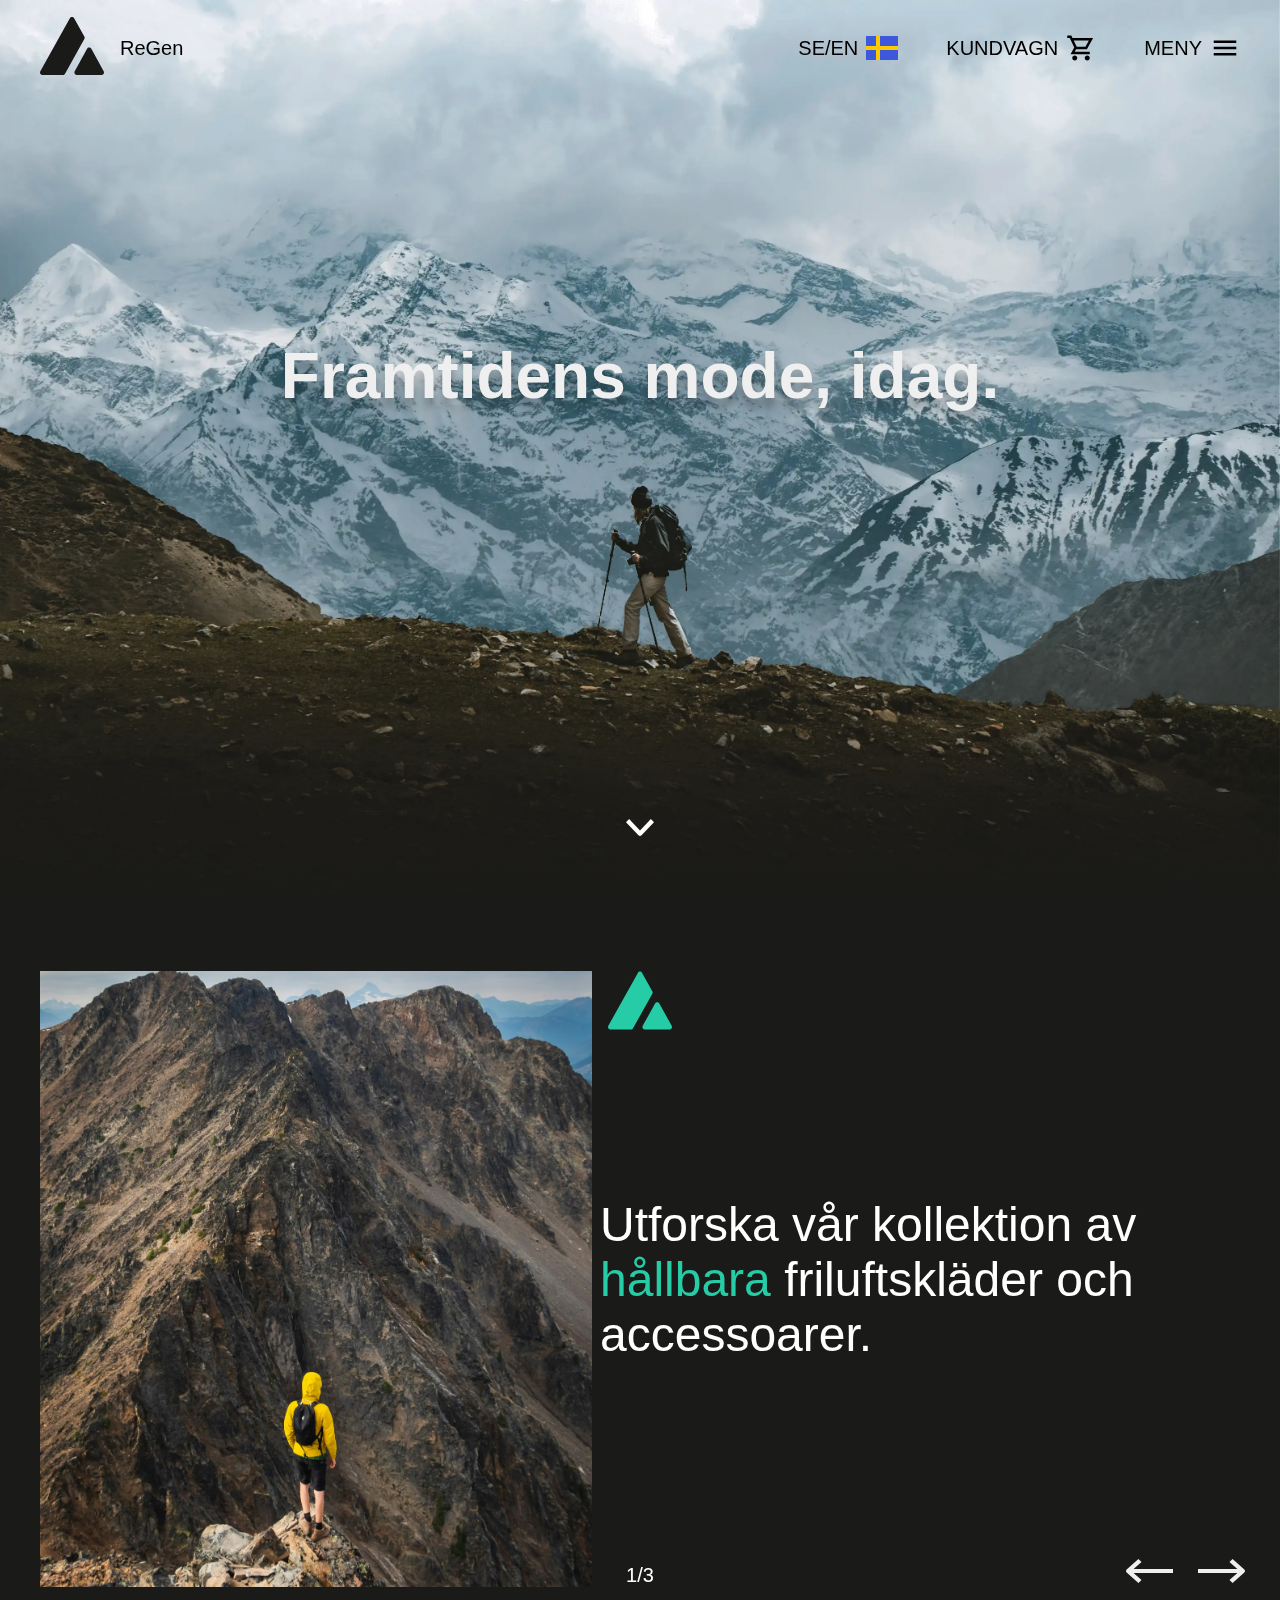
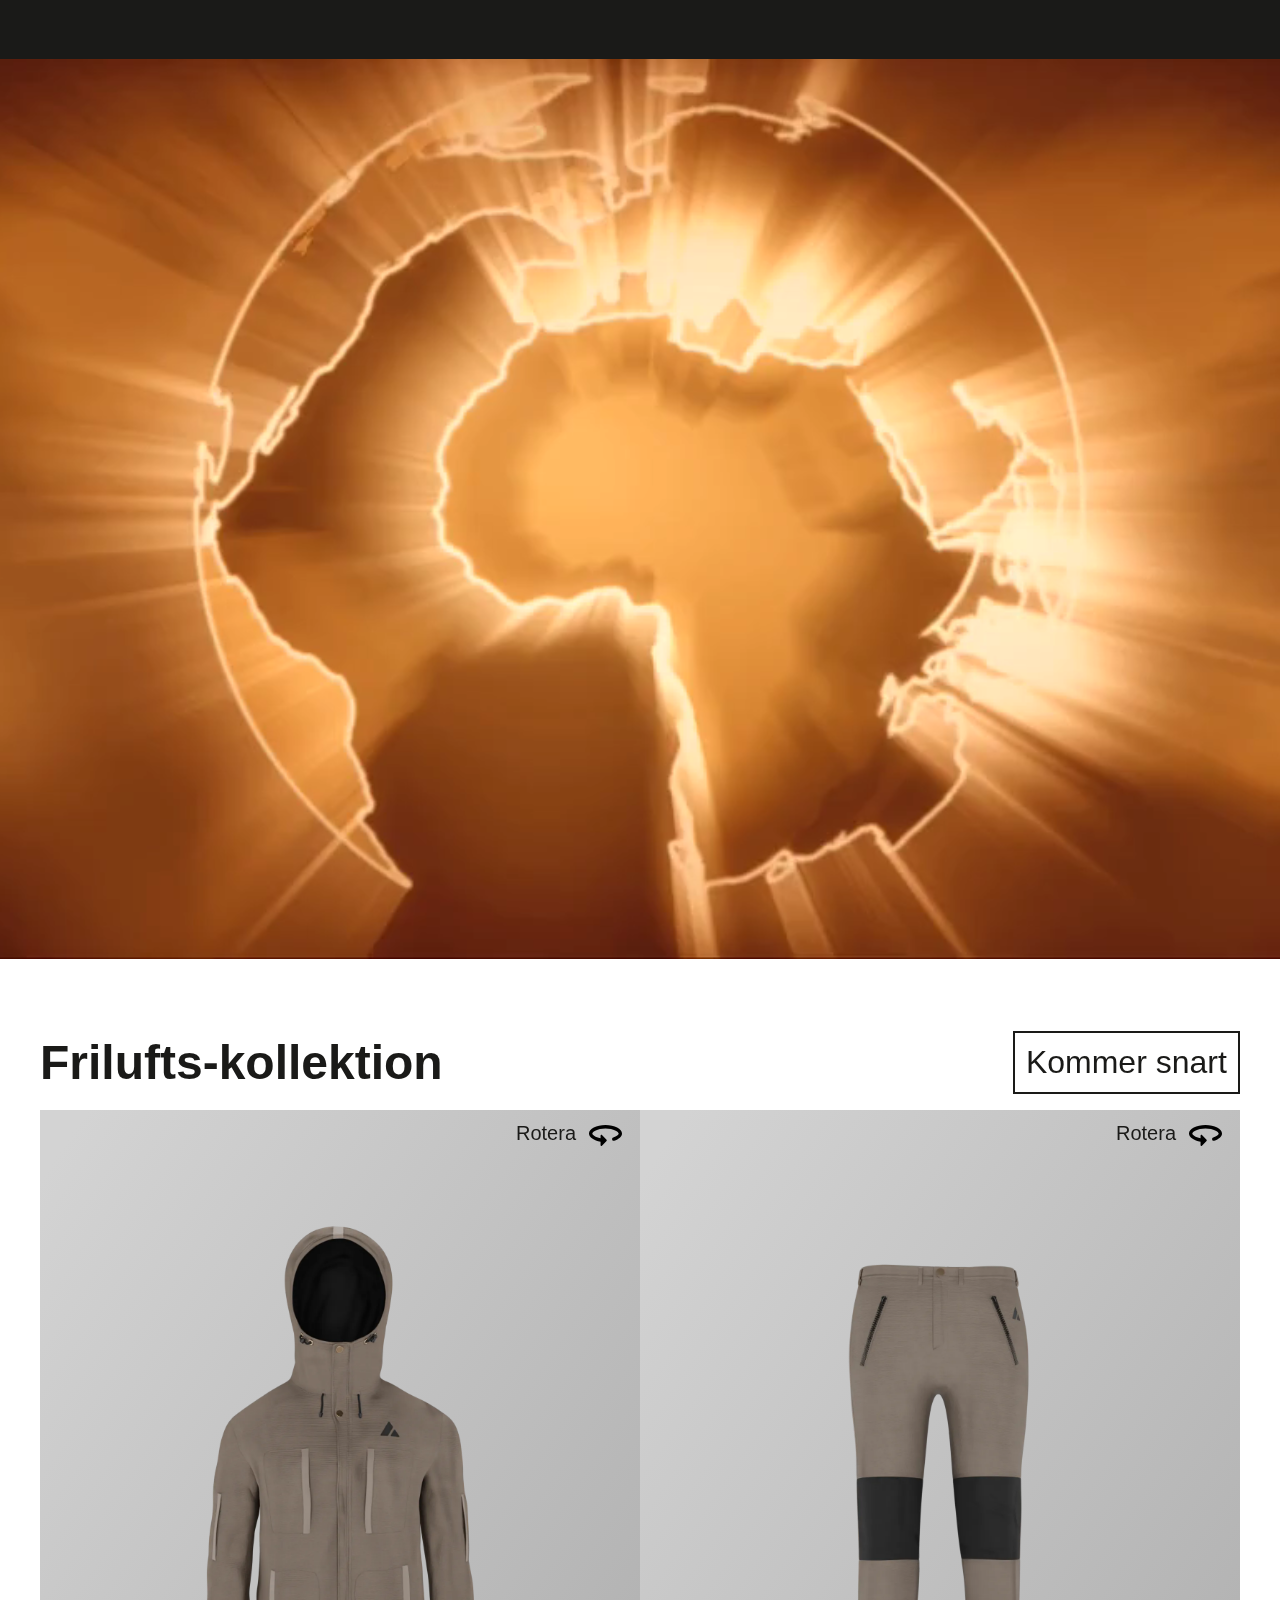
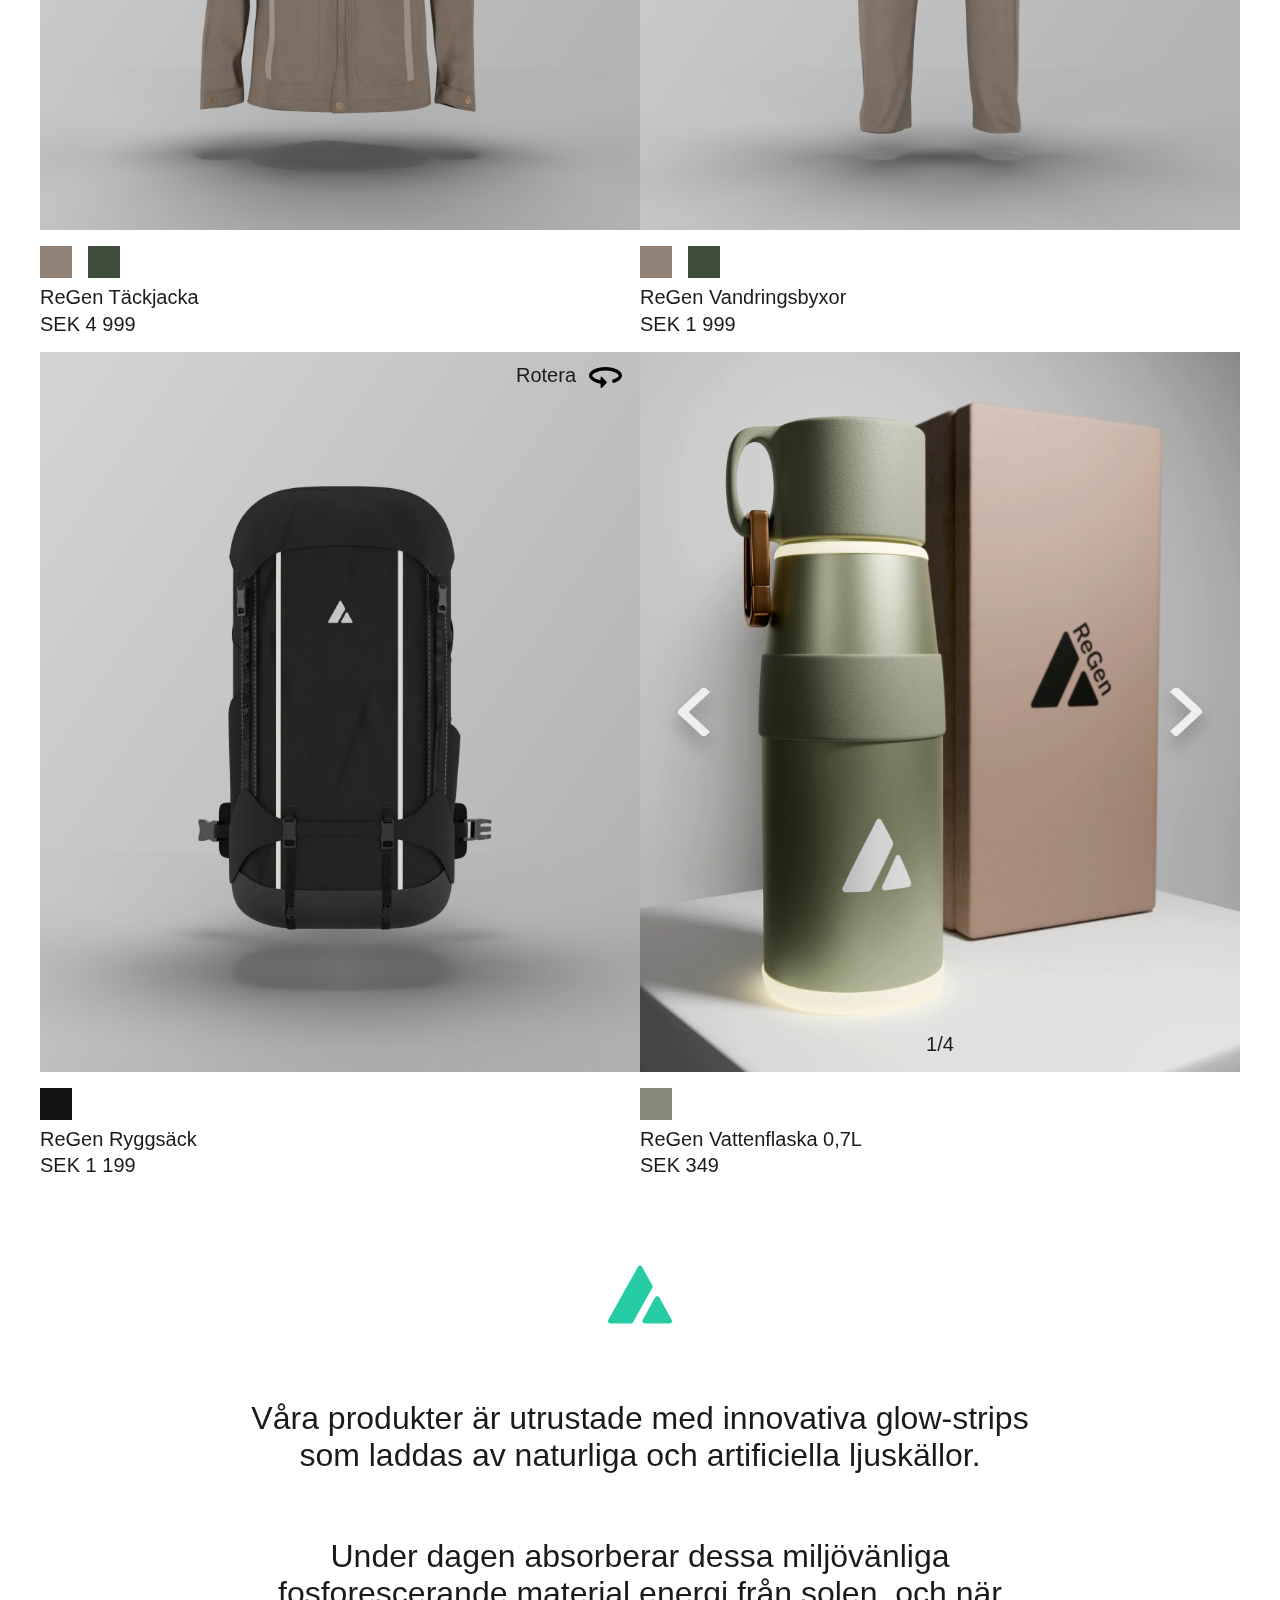
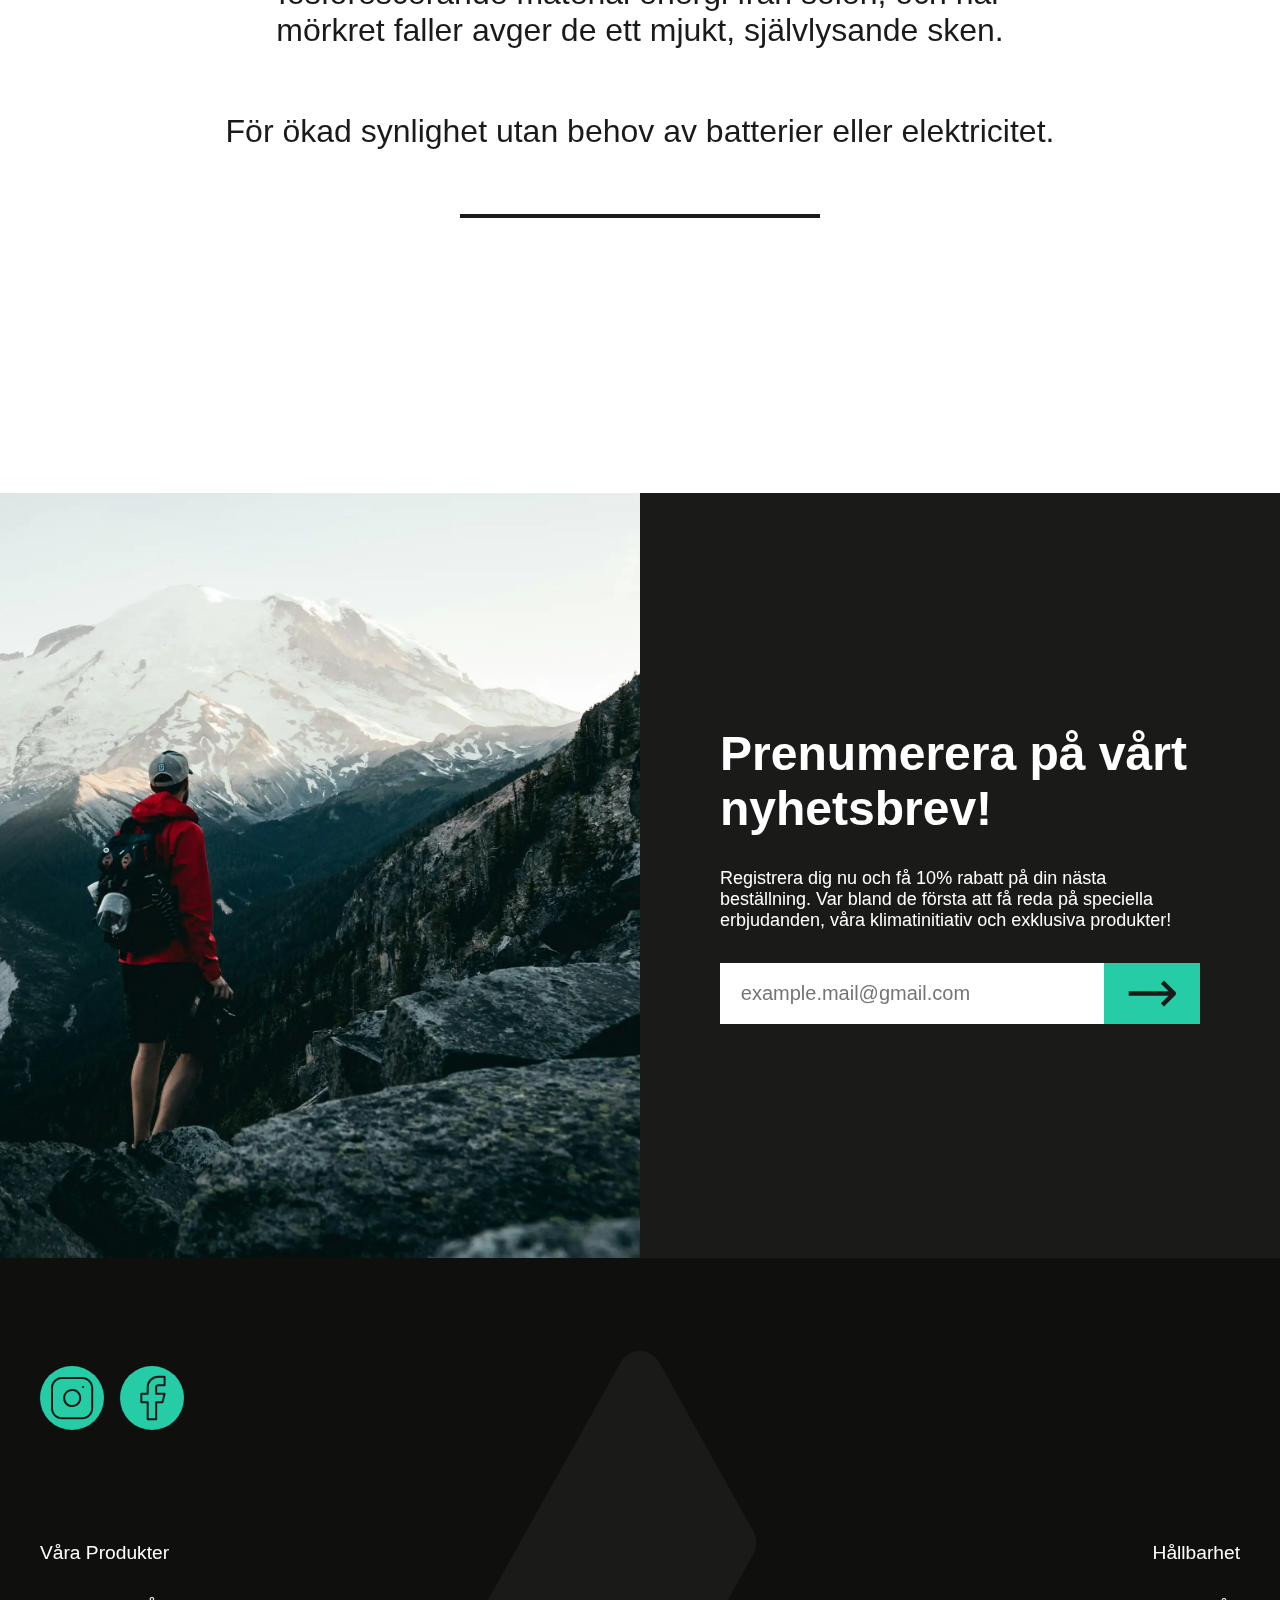
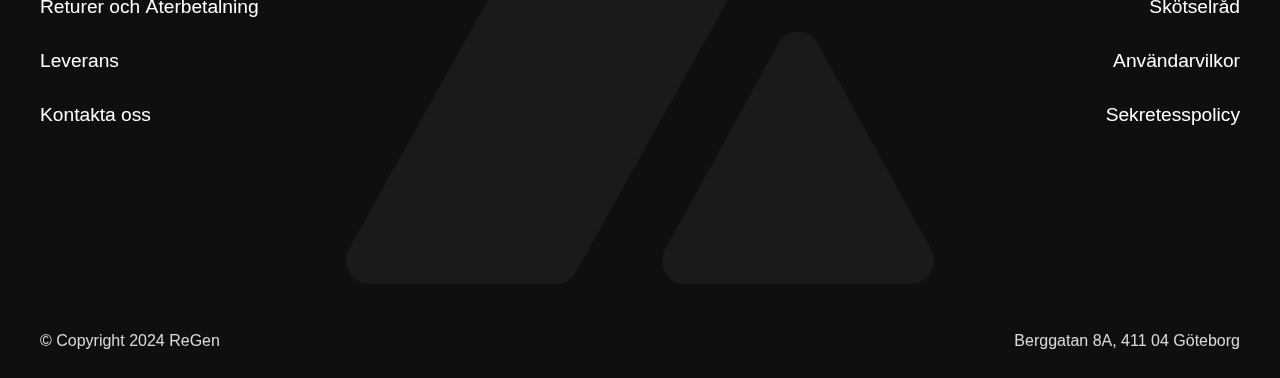
==== commit 6a4e357a: "added an alt text to the newsletter image" ====
--- a/index.html
+++ b/index.html
@@ -216,7 +216,7 @@
         <section aria-label="newsletter">
             <div class="newsletter">
                 <div class="newsletterImageContainer">
-                    <img src="assets/images/subscribe_image.webp" alt="">
+                    <img src="assets/images/subscribe_image.webp" alt="En bild på en person på ett berg som kollar på andra berg">
                 </div>
                 <div class="newsletterForm">
                     <div class="newsletterFormContent">
--- a/css/hero.css
+++ b/css/hero.css
@@ -1,78 +1,85 @@
-.hero {
-    position: relative;
-    width: 100vw;
-    height: 100vh;
-    display: flex;
-    justify-content: center;
-    align-items: center;
-    text-align: center;
-    overflow: hidden;
-}
+    .hero {
+        position: relative;
+        width: 100vw;
+        height: calc(100vh - 1px);
+        display: flex;
+        justify-content: center;
+        align-items: center;
+        text-align: center;
+        overflow: hidden;
+    }
 
-.hero h1 {
-    position: absolute;
-    font-family: "IBM Plex Sans", sans-serif;
-    color: #EFEFEF;
-    font-size: 4rem;
-    transform: translateY(-100%);
-    transition: transform 0.3s ease-out;
-    opacity: 1;
-    text-shadow: 0px 10px 8px rgba(0, 0, 0, 0.25);
-}
+    .hero h1 {
+        position: absolute;
+        font-family: "IBM Plex Sans", sans-serif;
+        color: #EFEFEF;
+        font-size: 4rem;
+        transform: translateY(-100%);
+        transition: transform 0.3s ease-out;
+        opacity: 1;
+        text-shadow: 0px 10px 8px rgba(0, 0, 0, 0.25);
+    }
 
-.parallax-layer {
-    position: absolute;
-    width: 100vw;
-    height: 100vh;
-    object-fit: cover;
-    will-change: transform;
-}
+    .parallax-layer {
+        position: absolute;
+        width: 100vw;
+        height: 100vh;
+        object-fit: cover;
+        will-change: transform;
+    }
 
-.background {
-    z-index: -1;
-}
+    .background {
+        z-index: -1;
+    }
 
-.middle {
-    z-index: 2;
-}
+    .middle {
+        z-index: 2;
+    }
 
-.foreground {
-    z-index: 3;
-}
+    .foreground {
+        z-index: 3;
+    }
 
-.scroll-arrow {
-    position: absolute;
-    bottom: 4rem;
-    left: 50%;
-    transform: translateX(-50%);
-    cursor: pointer;
-    width: 1.75rem;
-    height: auto;
-    z-index: 5;
-    transition: transform 0.3s ease-in-out;
-}
+    .scroll-arrow {
+        position: absolute;
+        bottom: 4rem;
+        left: 50%;
+        transform: translateX(-50%);
+        cursor: pointer;
+        width: 1.75rem;
+        height: auto;
+        z-index: 5;
+        transition: transform 0.3s ease-in-out;
+    }
 
-.scroll-arrow:hover {
-    transform: translateX(-50%) scale(1.3);
-}
+    .scroll-arrow:hover {
+        transform: translateX(-50%) scale(1.3);
+    }
 
-.herofade {
-    position: absolute;
-    bottom: 0;
-    left: 0;
-    right: 0;
-    height: 10rem;
-    background: linear-gradient(to bottom, rgba(255, 255, 255, 0), #1A1A18);
-    z-index: 4;  
-}
+    .herofade {
+        position: absolute;
+        bottom: 0;
+        left: 0;
+        right: 0;
+        height: 10rem;
+        background: linear-gradient(to bottom, rgba(255, 255, 255, 0), #1A1A18);
+        z-index: 4;  
+    }
 
-html {
-    scroll-behavior: smooth;
-}
+    html {
+        scroll-behavior: smooth;
+    }
 
-@media (max-width: 768px) {
-    .hero h1 {
-        font-size: 2rem;
+    @media (max-width: 768px) {
+
+        /* Turn this on for mobile deployment
+        .hero {
+            height: calc(100vh - 5.5rem);
+        } 
+        */
+        
+        .hero h1 {
+            font-size: 2rem;
+        }
     }
-}
 
--- a/css/animation.css
+++ b/css/animation.css
@@ -1,7 +1,6 @@
 .animation {
     width: 100vw;
     height: 100vh;
-    background-color: aqua;
     object-fit: cover;
 }
 
--- a/css/footer.css
+++ b/css/footer.css
@@ -1,5 +1,5 @@
 .footer {
-    height: 100vh;
+    height: 80vh;
     width: 100vw;
     font-family: "IBM Plex Sans", sans-serif;
     background-color: var(--darker);
--- a/css/newsletter.css
+++ b/css/newsletter.css
@@ -54,7 +54,7 @@
     height: 3.8rem;
     width: 24rem;
     font-size: 1.25rem;
-    padding-left: 2rem;
+    padding-left: 1.3rem;
     border: none;
 }
 
@@ -80,7 +80,7 @@
     }
 
     .newsletterForm {
-        background: linear-gradient(to bottom, rgba(255, 255, 255, 0), var(--darker)), url(../assets/images/subscribe_image.png);
+        background: linear-gradient(to bottom, rgba(255, 255, 255, 0), var(--darker)), url(../assets/images/subscribe_image.webp);
         background-repeat: no-repeat;
         background-position: center;
         background-size: cover;
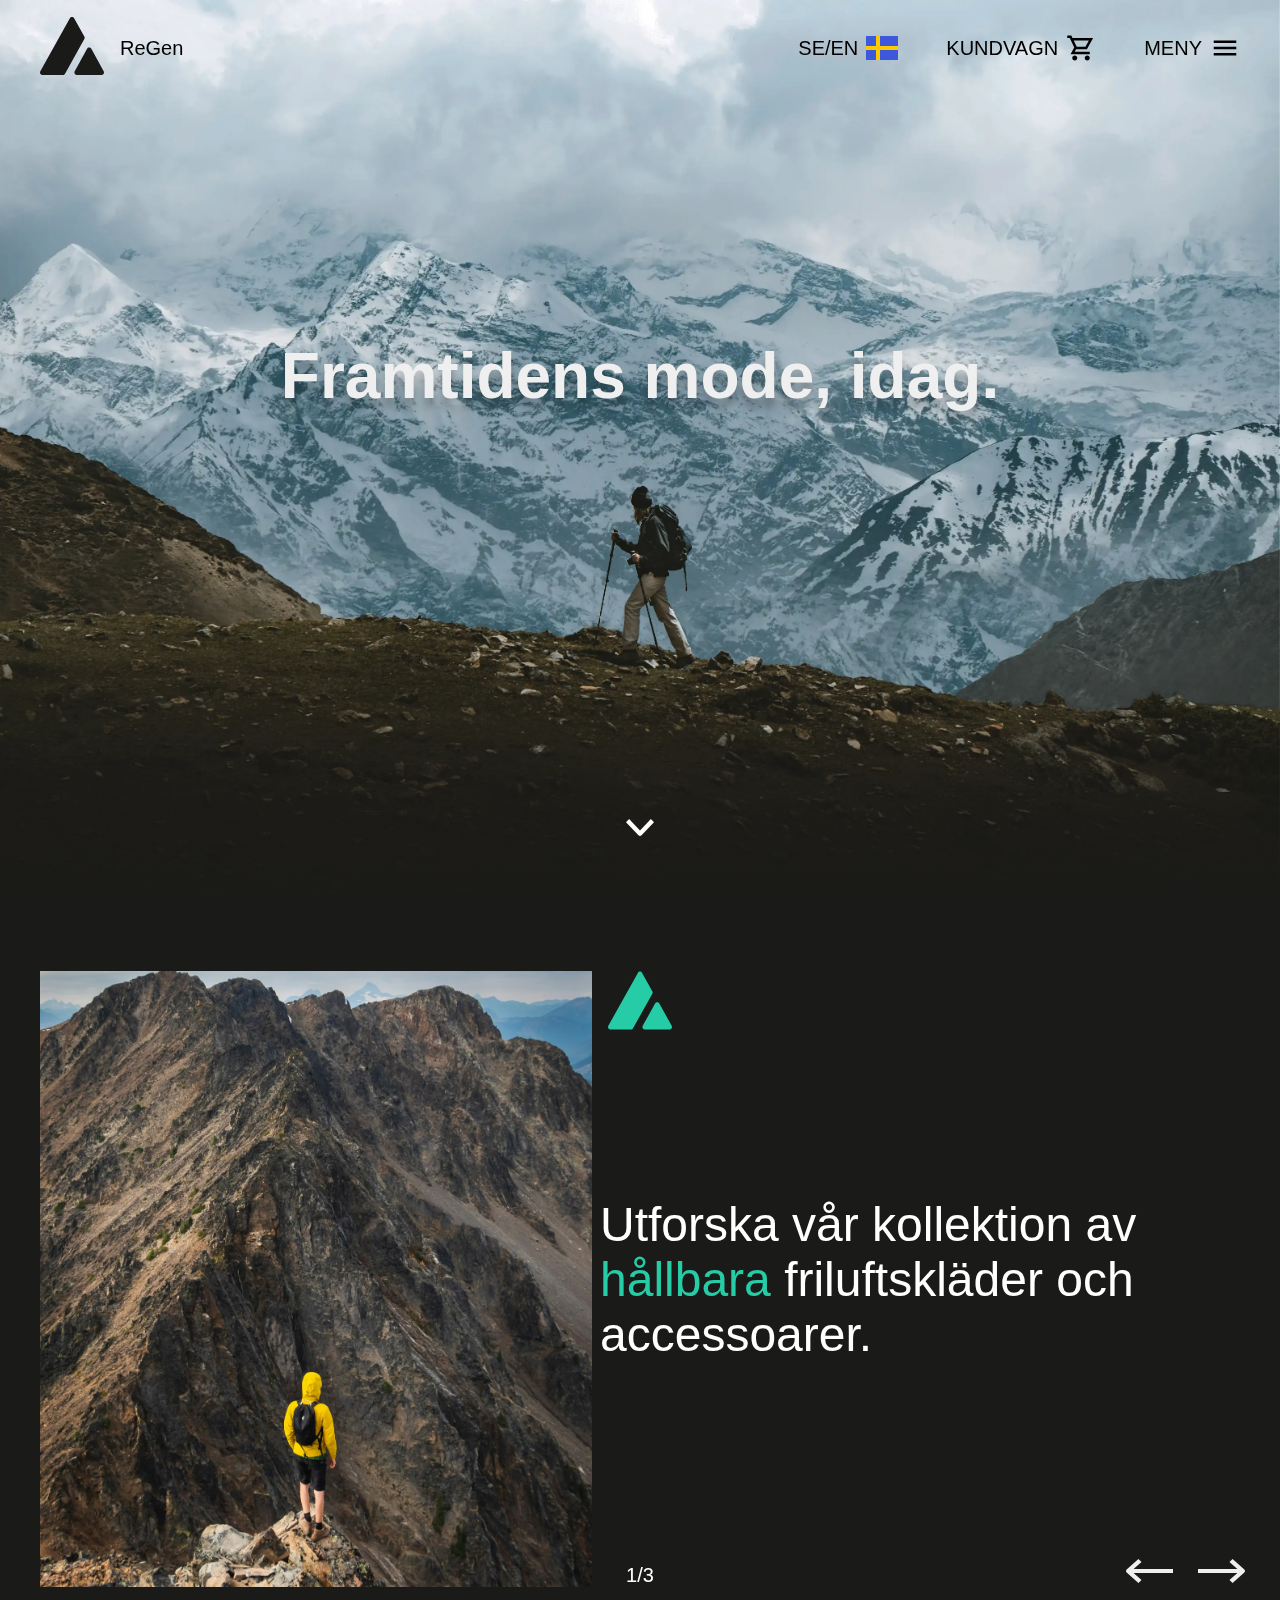
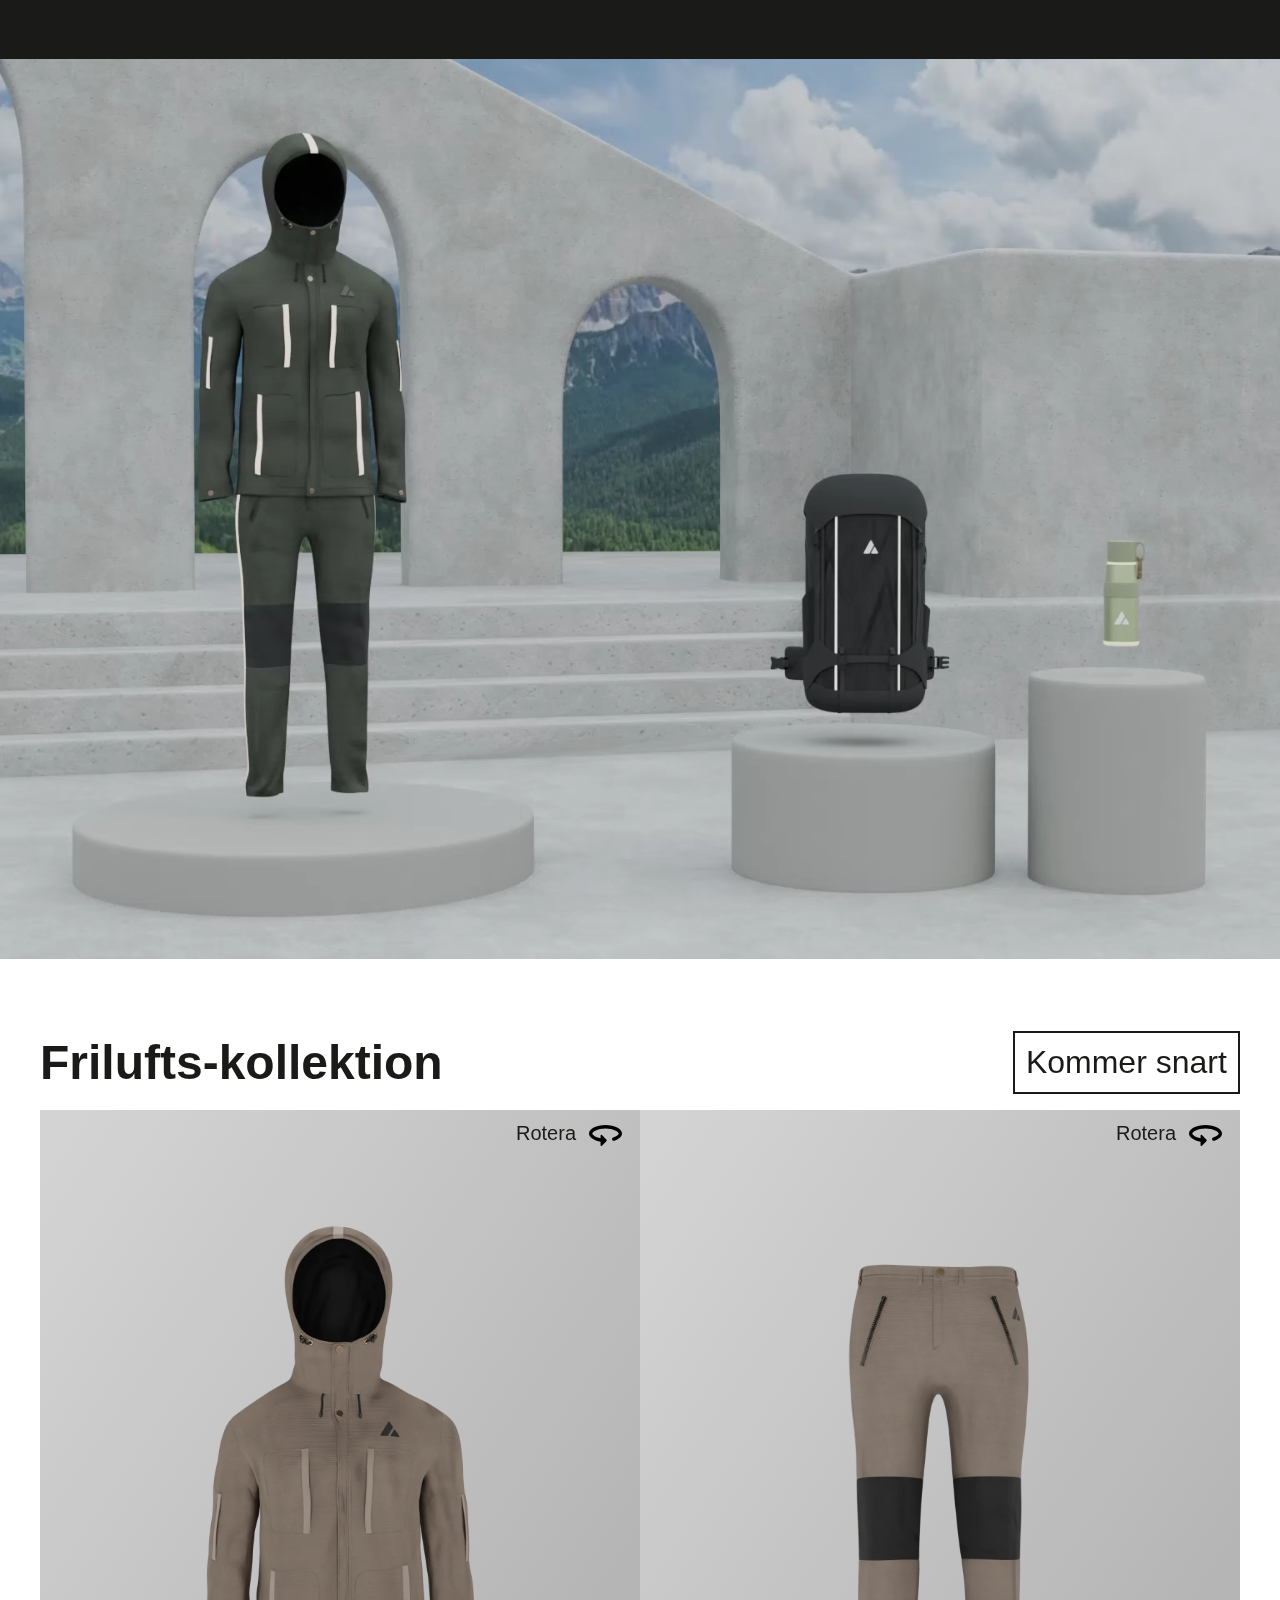
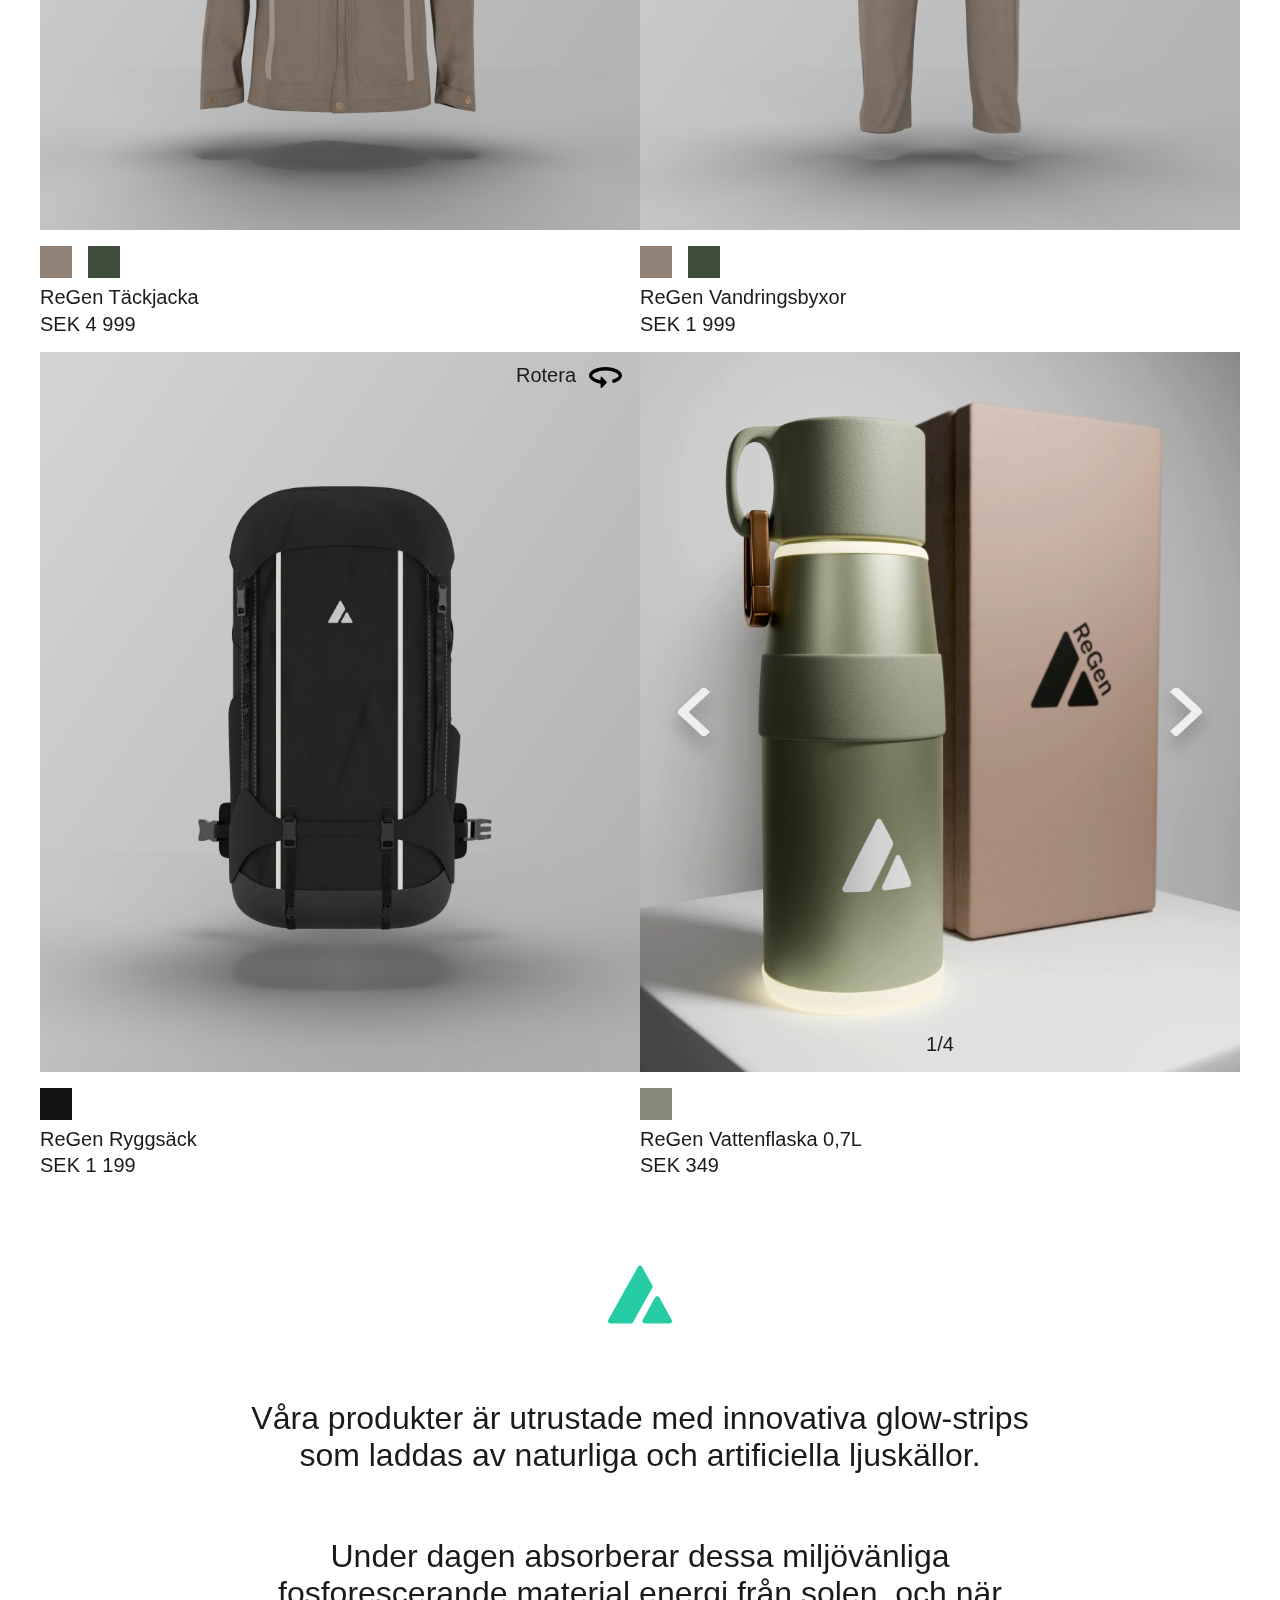
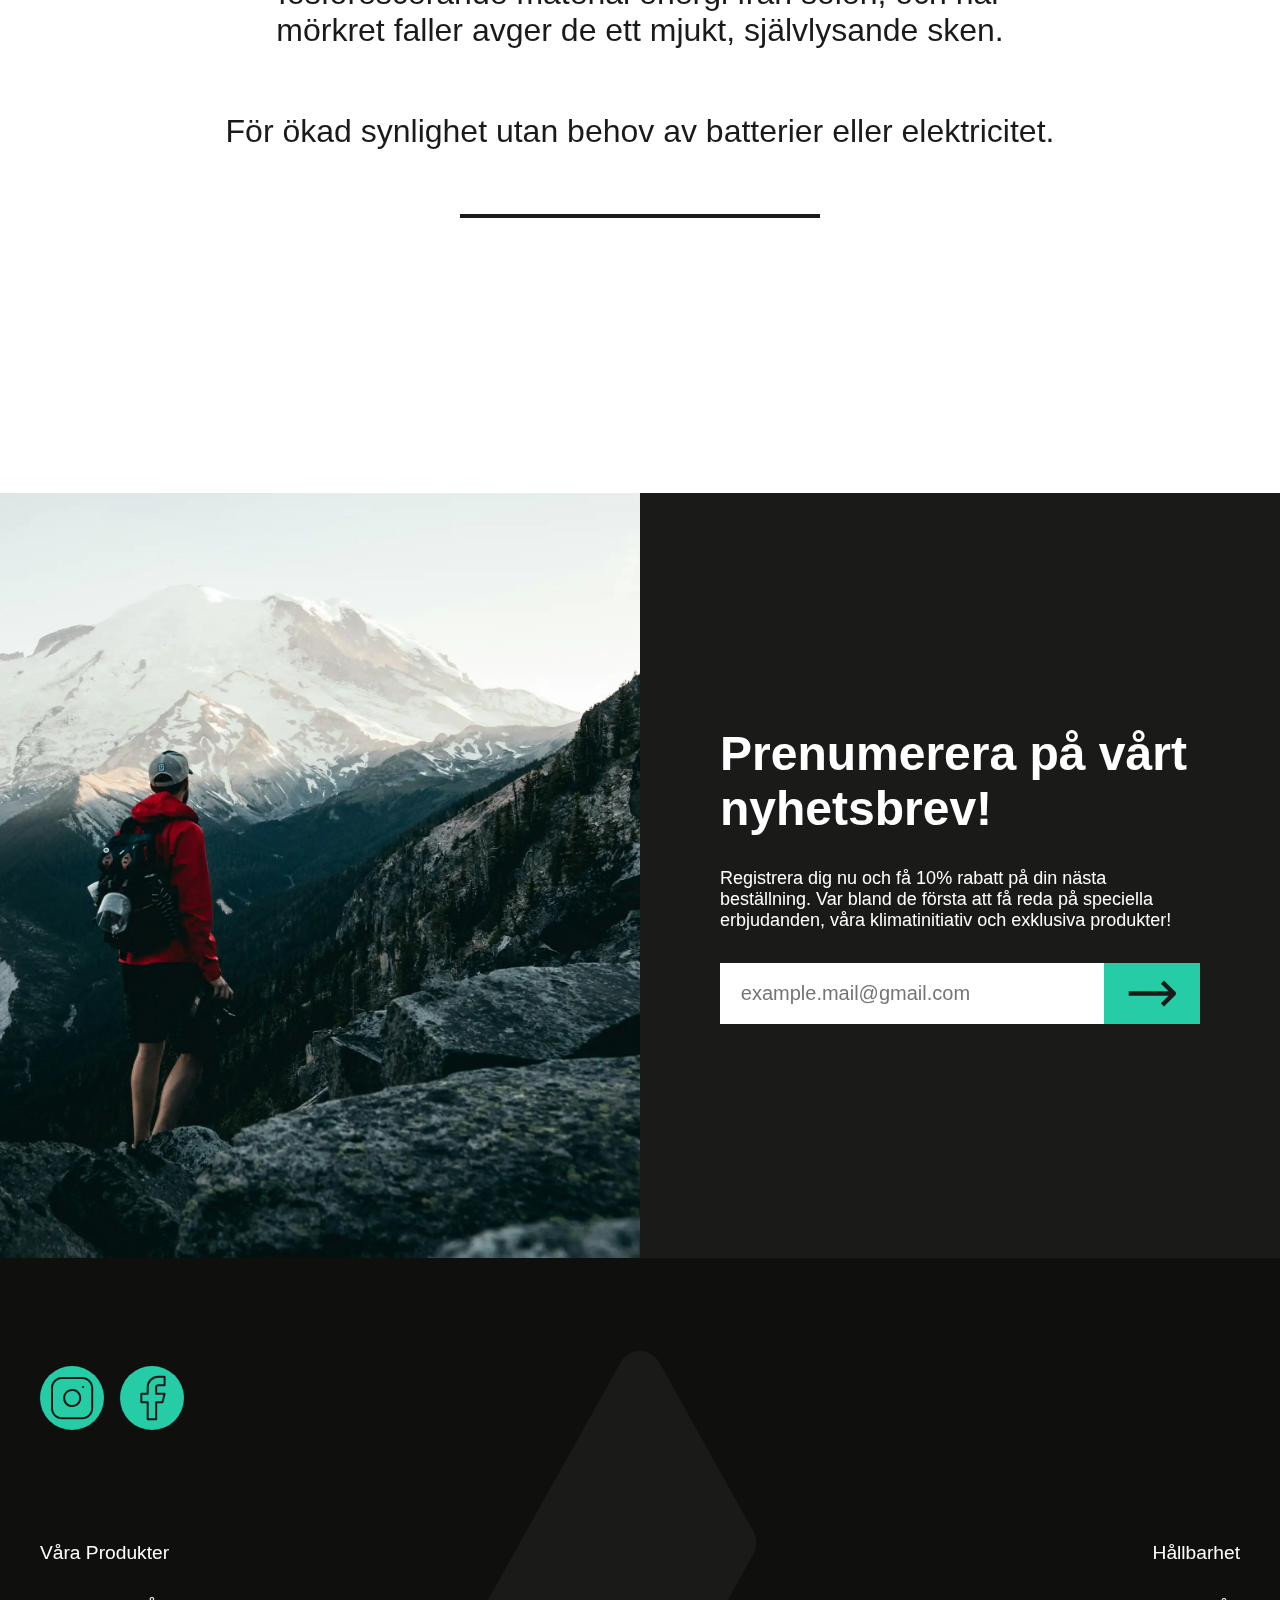
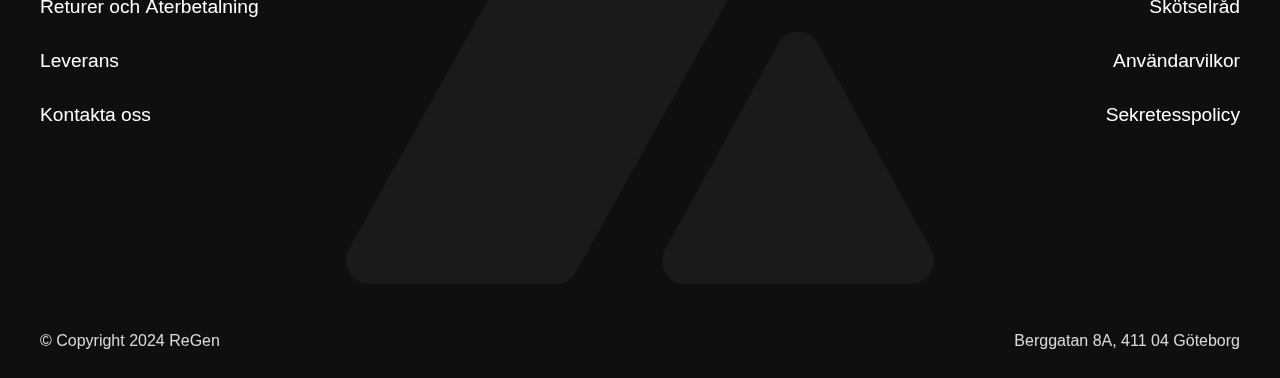
==== commit 8520bfee: "added a video animation that showcases all our products" ====
--- a/index.html
+++ b/index.html
@@ -90,8 +90,8 @@
         
         <section aria-label="animation">
 
-            <div class="animation">
-                <video autoplay loop muted class="animation" src="css/5113-183299921_small.mp4"></video>
+            <div class="animation-container">
+                <video autoplay loop muted playsinline class="animation" src="assets/videos/regen-product-showcase.webm"></video>
             </div>
         </section>                  
 
--- a/css/animation.css
+++ b/css/animation.css
@@ -1,11 +1,25 @@
-.animation {
+.animation-container {
     width: 100vw;
     height: 100vh;
-    object-fit: cover;
-}
-
-div.animation {
     display: flex;
     justify-content: center;
     align-items: center;
 }
+
+.animation {
+    width: 100%;
+    height: 100%;
+    object-fit: cover;
+}
+
+@media (max-width: 768px) {
+    
+    .animation-container {
+        width: 100%;
+        height: 75%;
+    }
+
+    .animation {
+        object-fit: contain;
+    }
+}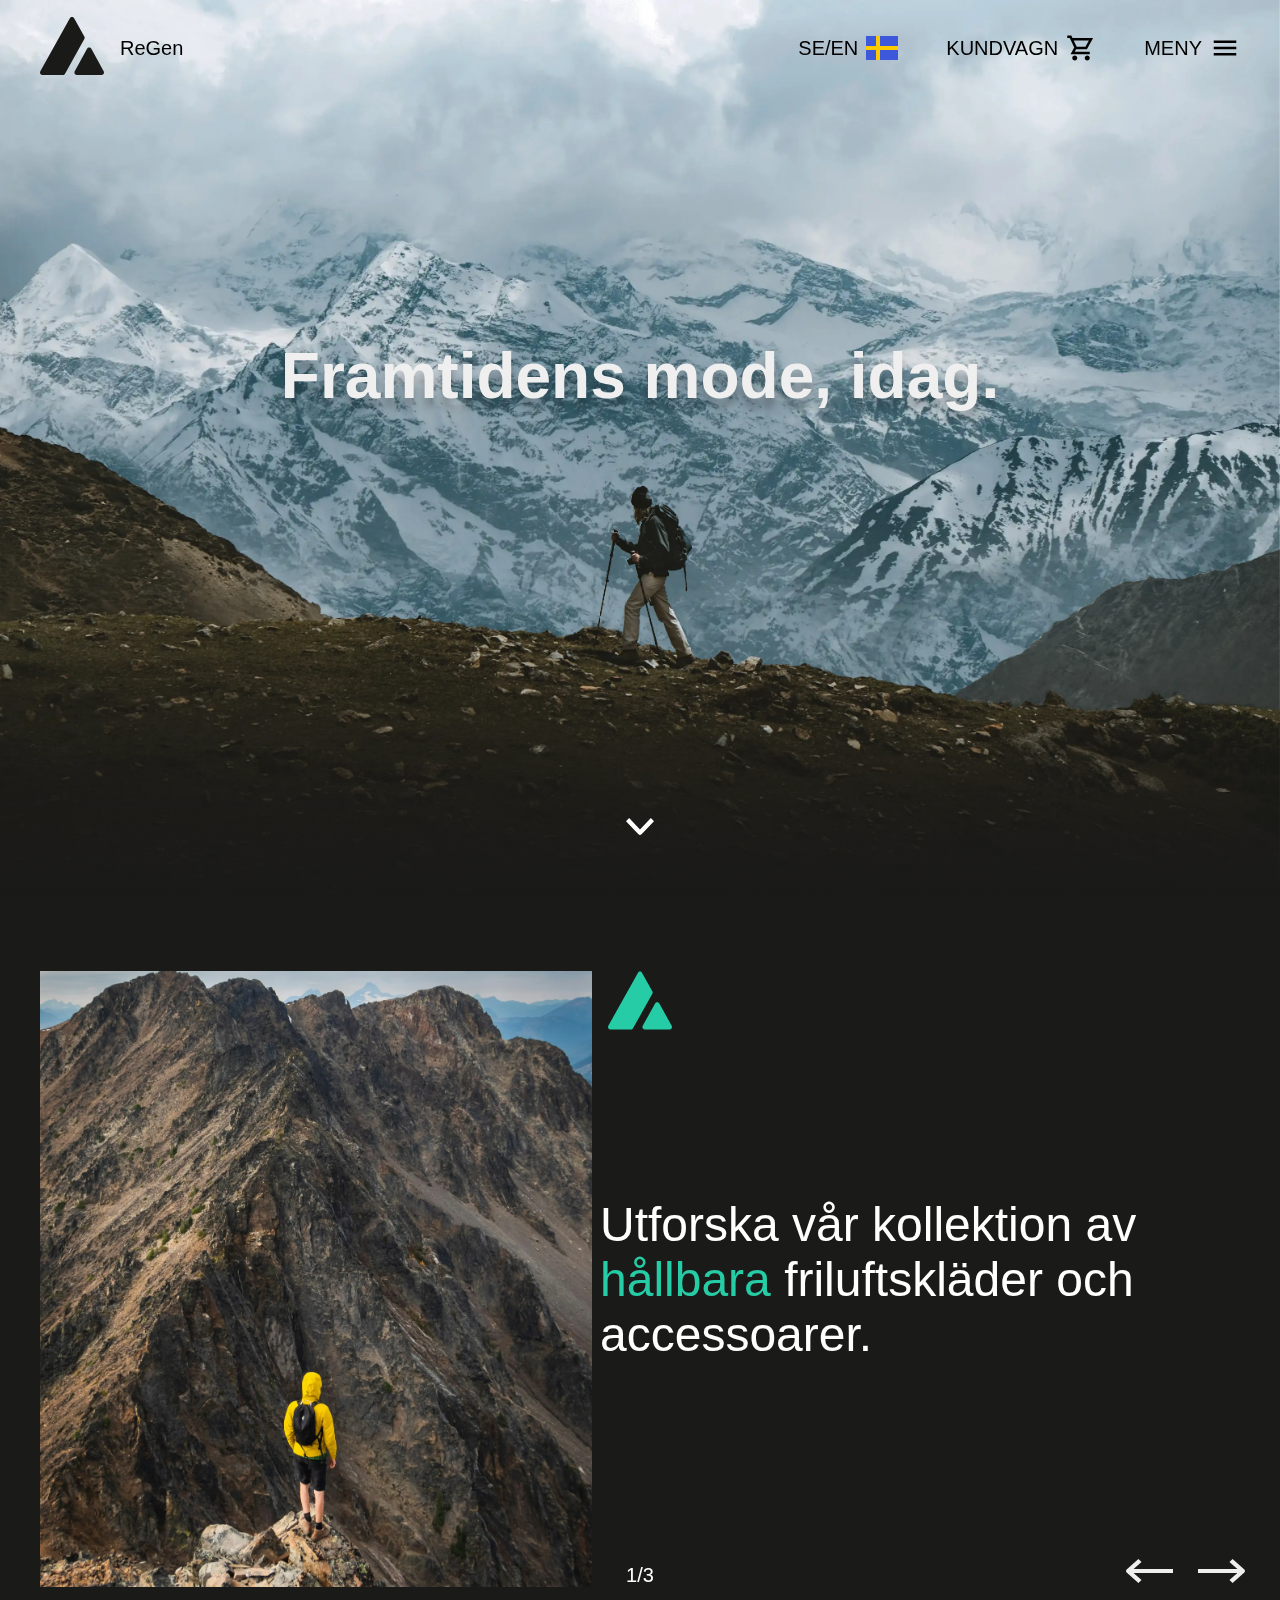
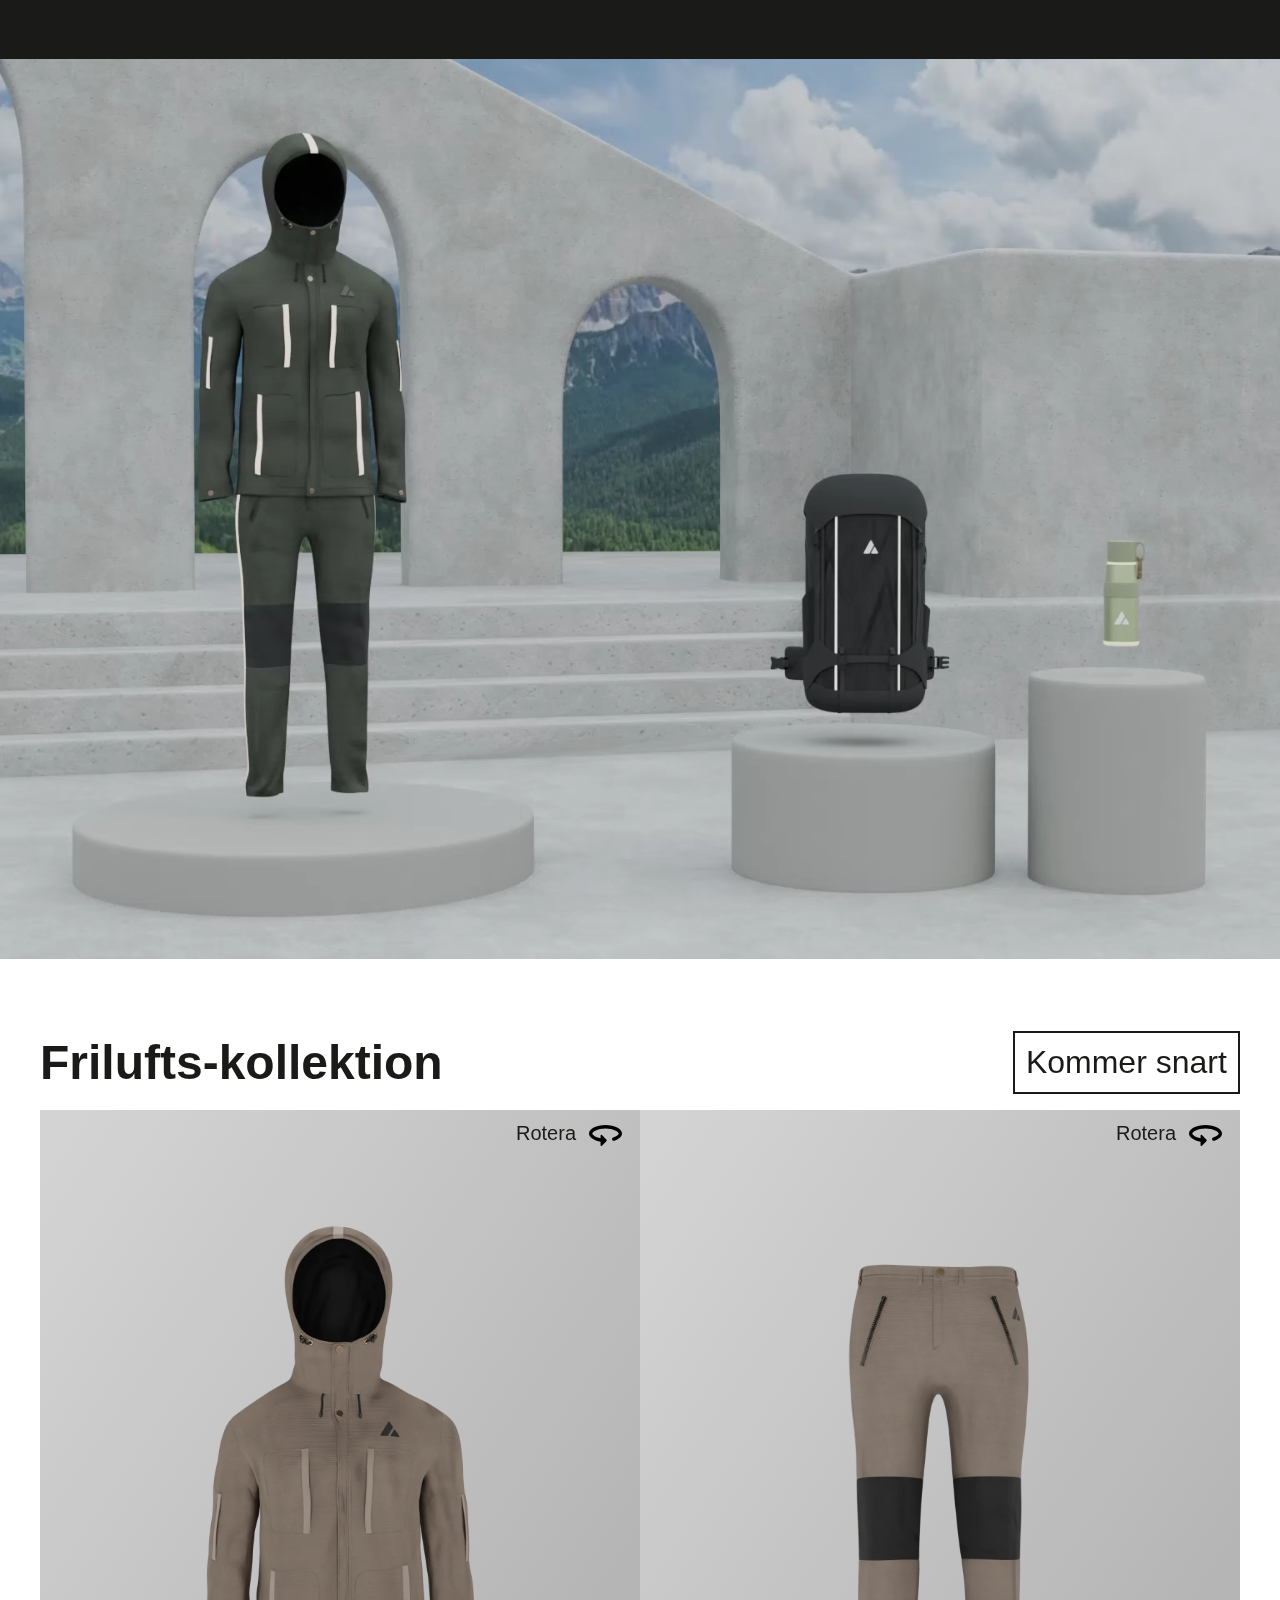
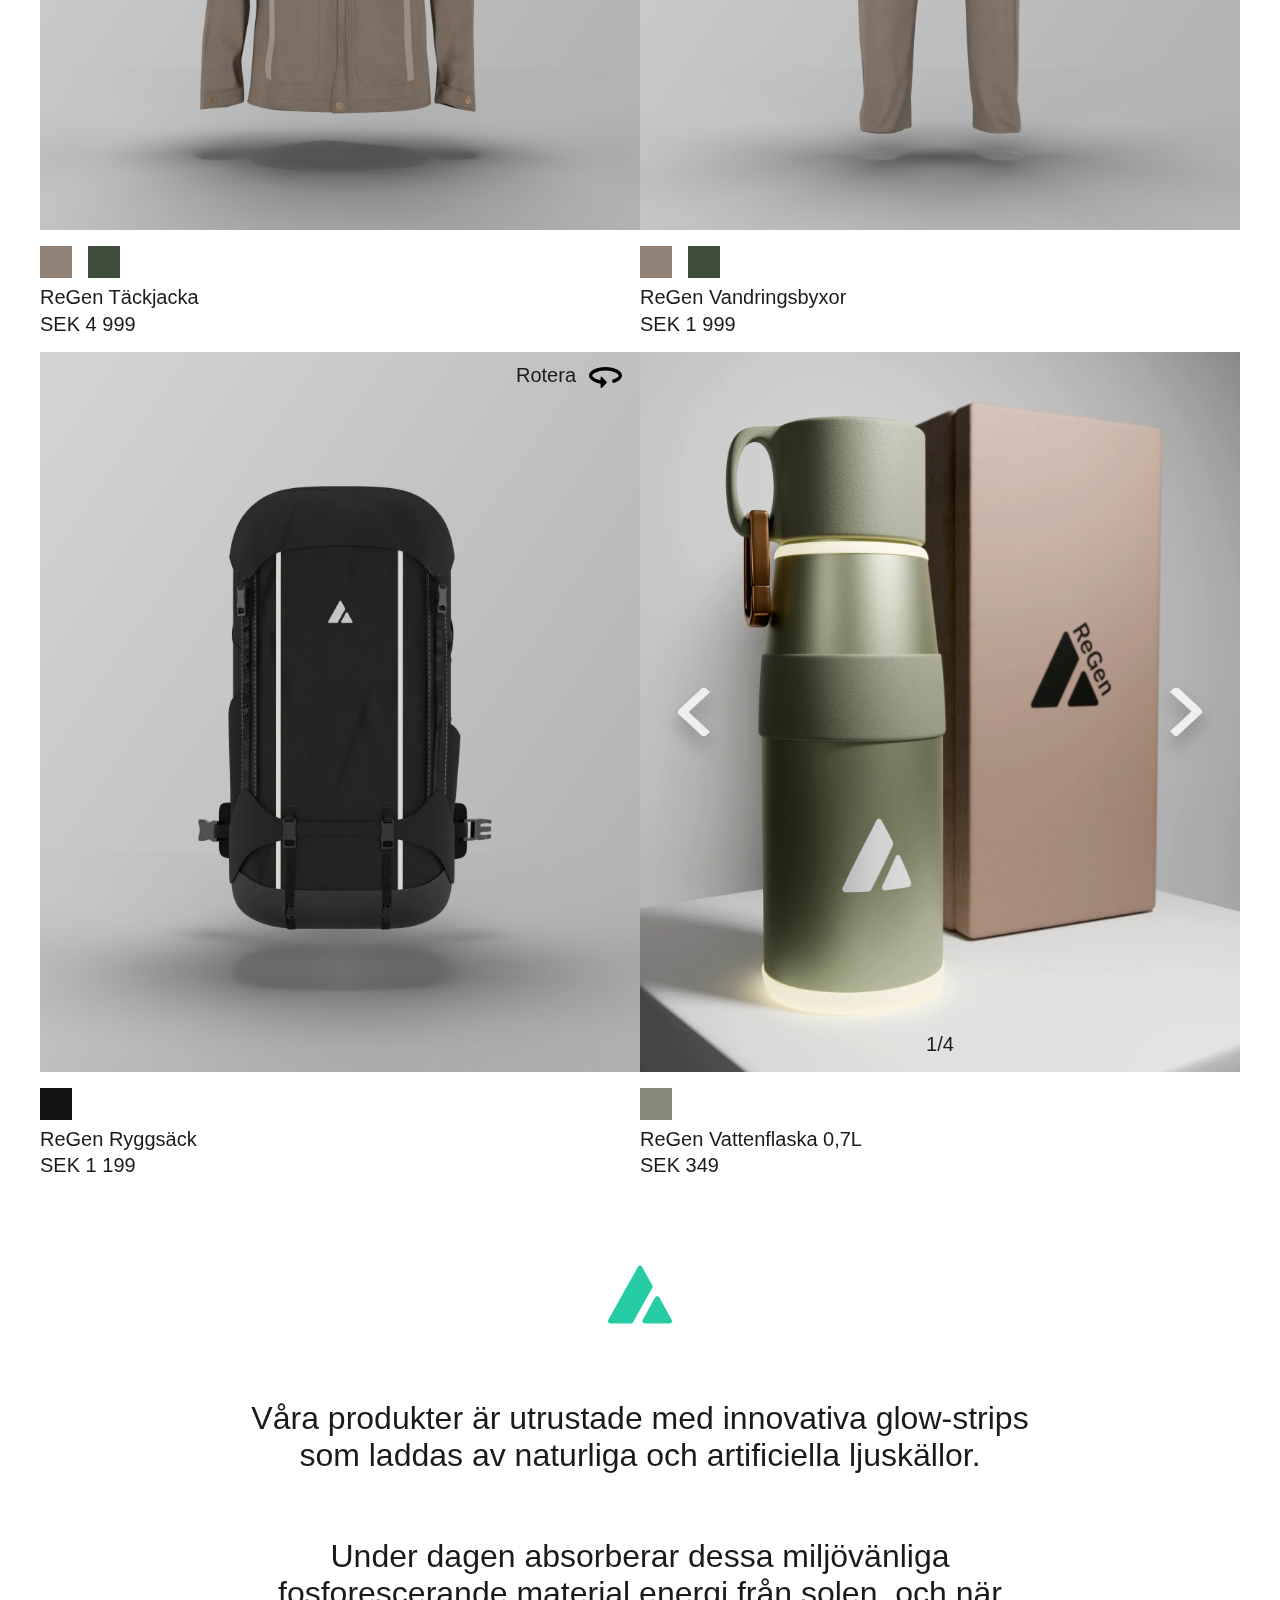
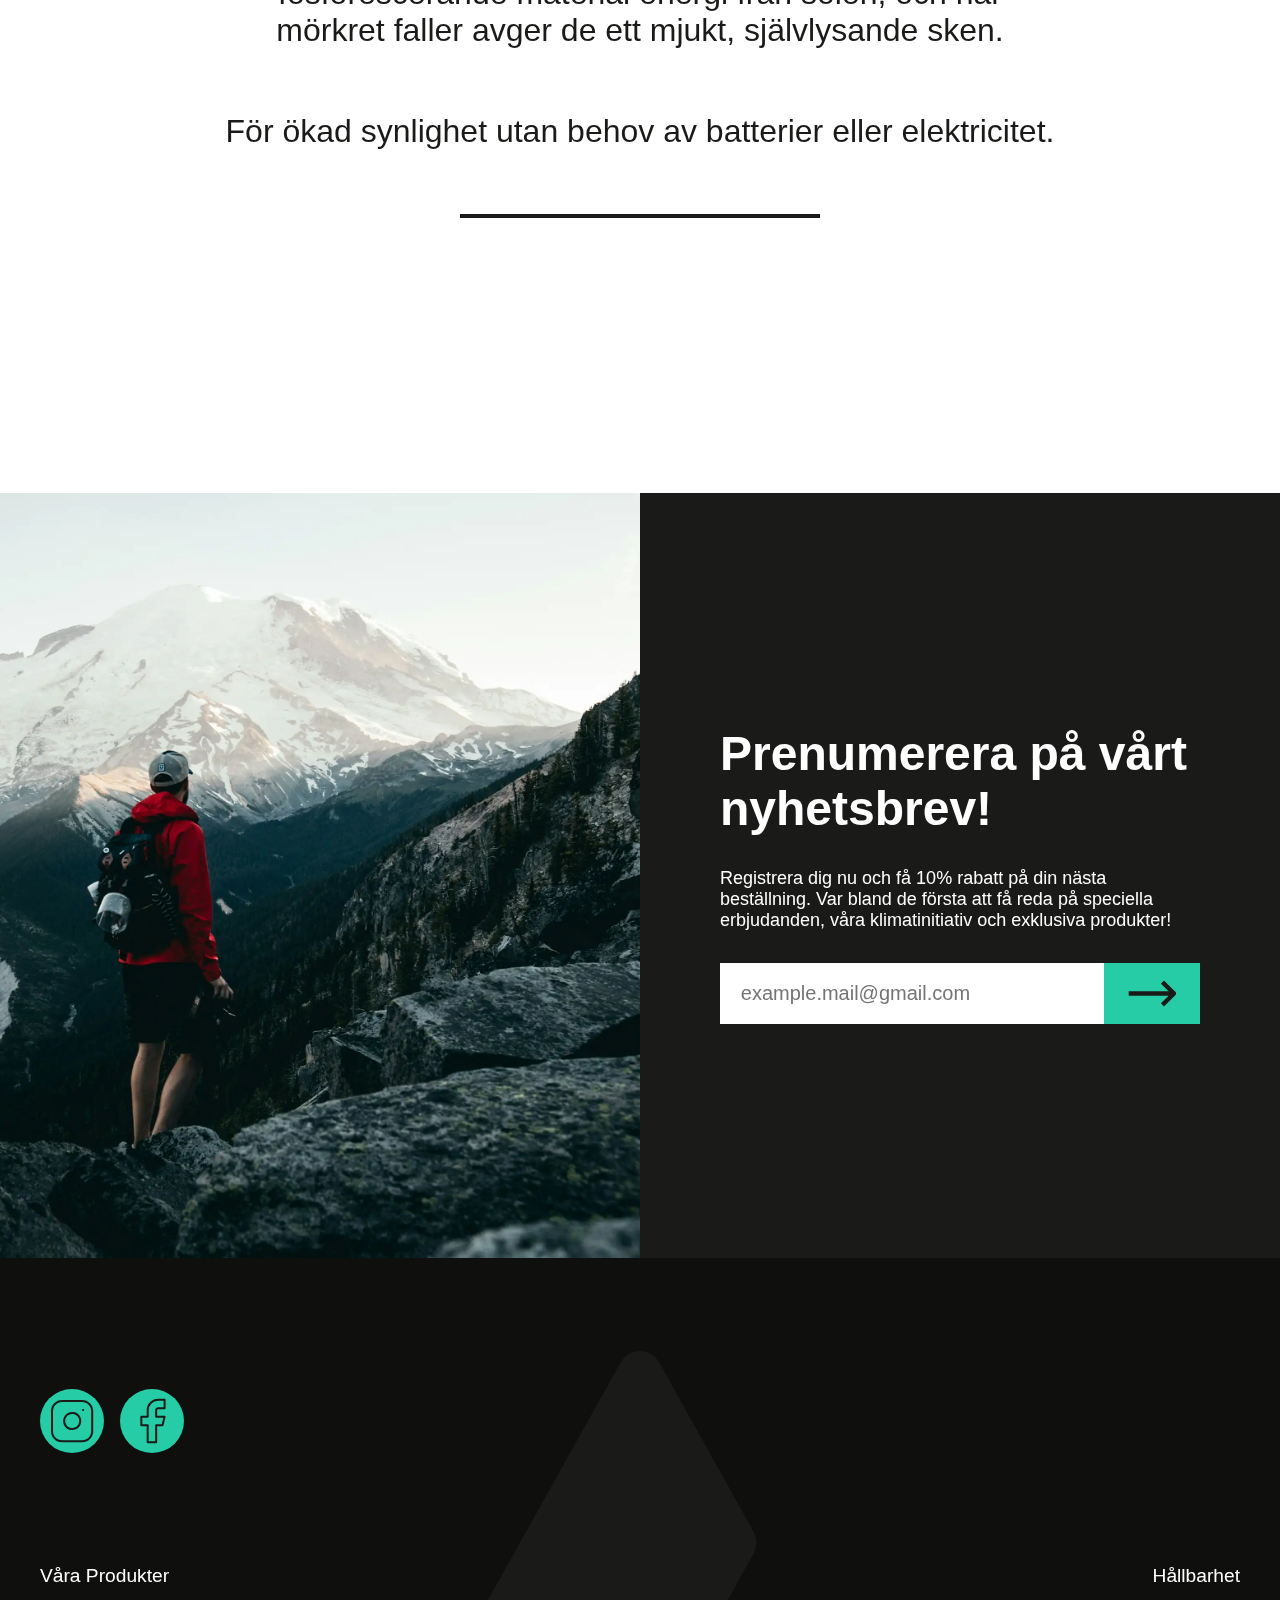
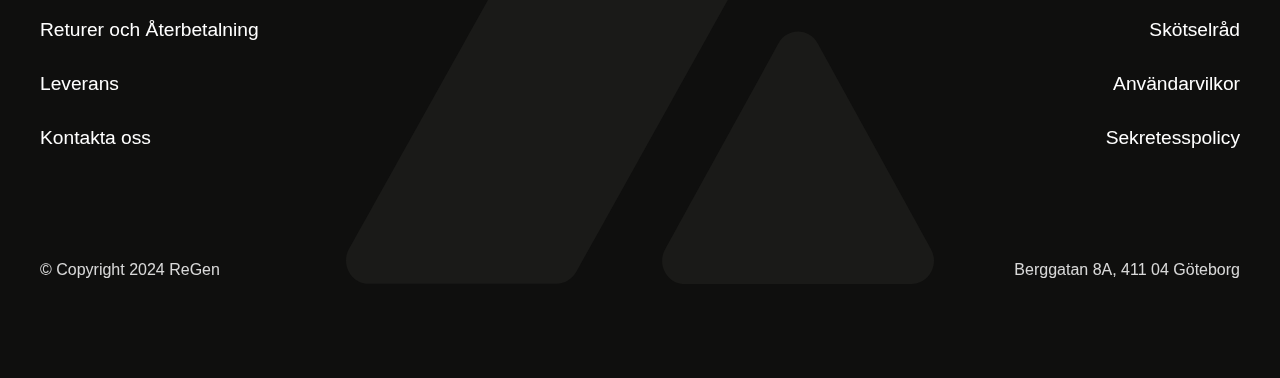
==== commit 01568dfc: "added scroll back to top button" ====
--- a/index.html
+++ b/index.html
@@ -1,268 +1,422 @@
 <!DOCTYPE html>
 <html lang="en">
-<head>
-    <meta charset="UTF-8">
-    <meta name="viewport" content="width=device-width, initial-scale=1.0">
+  <head>
+    <meta charset="UTF-8" />
+    <meta name="viewport" content="width=device-width, initial-scale=1.0" />
     <title>ReGen</title>
-    <link rel="stylesheet" href="css/styles.css">
-    <link rel="stylesheet" href="css/header.css">
-    <link rel="stylesheet" href="css/hero.css">
-    <link rel="stylesheet" href="css/animation.css">
-    <link rel="stylesheet" href="css/motivation.css">
-    <link rel="stylesheet" href="css/footer.css">
-    <link rel="stylesheet" href="css/newsletter.css">
-    <link rel="stylesheet" href="css/product.css">
-
-    <link rel="icon" type="svg" href="assets/icons/logoblack.svg">
-</head>
-<body>
+    <link rel="stylesheet" href="css/styles.css" />
+    <link rel="stylesheet" href="css/header.css" />
+    <link rel="stylesheet" href="css/hero.css" />
+    <link rel="stylesheet" href="css/animation.css" />
+    <link rel="stylesheet" href="css/motivation.css" />
+    <link rel="stylesheet" href="css/footer.css" />
+    <link rel="stylesheet" href="css/newsletter.css" />
+    <link rel="stylesheet" href="css/product.css" />
+
+    <link rel="icon" type="svg" href="assets/icons/logoblack.svg" />
+  </head>
+  <body>
     <header>
-        <div class="logo-container">
-            <img src="assets/icons/logoblack.svg" alt="Logotyp och namn på företaget">
-            <h1>ReGen</h1>
-        </div>
-
-        <nav>
-            <ul class="nav-items">
-                <li class="lang-toggle">
-                    <span>SE/EN</span>
-                    <div class="flag-container">
-                        <img src="assets/icons/seflag.svg" alt="Sveriges flagga" id="se-flag" class="flag visible">
-                        <img src="assets/icons/ukflag.svg" alt="Storbritanniens flagga" id="uk-flag" class="flag">
-                    </div>
-                </li>
-                <li class="cart-icon">
-                    <span>KUNDVAGN</span>
-                    <a href="#"><img src="assets/icons/cart.svg" alt="Kundvagns ikon"></a>
-                </li>
-                <li class="menu-icon">
-                    <span>MENY</span>
-                    <a href="#"><img src="assets/icons/menu.svg" alt="Meny ikon"></a>
-                </li>
-            </ul>
-        </nav>
+      <div class="logo-container">
+        <img
+          src="assets/icons/logoblack.svg"
+          alt="Logotyp och namn på företaget"
+        />
+        <h1>ReGen</h1>
+      </div>
+
+      <nav>
+        <ul class="nav-items">
+          <li class="lang-toggle">
+            <span>SE/EN</span>
+            <div class="flag-container">
+              <img
+                src="assets/icons/seflag.svg"
+                alt="Sveriges flagga"
+                id="se-flag"
+                class="flag visible"
+              />
+              <img
+                src="assets/icons/ukflag.svg"
+                alt="Storbritanniens flagga"
+                id="uk-flag"
+                class="flag"
+              />
+            </div>
+          </li>
+          <li class="cart-icon">
+            <span>KUNDVAGN</span>
+            <a href="#"
+              ><img src="assets/icons/cart.svg" alt="Kundvagns ikon"
+            /></a>
+          </li>
+          <li class="menu-icon">
+            <span>MENY</span>
+            <a href="#"><img src="assets/icons/menu.svg" alt="Meny ikon" /></a>
+          </li>
+        </ul>
+      </nav>
     </header>
     <main>
-        <section aria-label="hero">
-            <div class="hero">
-
-                
-                <img src="assets/images/hero-background.webp" alt="Bakgrundsbild på snötäckta berg och himmel" class="parallax-layer background">
-                <img src="assets/images/hero-middle.webp" alt="Bild på berg" class="parallax-layer middle">
-                <h1>Framtidens mode, idag.</h1>
-                <img src="assets/images/hero-foreground.webp" alt="Bild på berg och en människa" class="parallax-layer foreground">
-
-            </div>
-
-            <img src="assets/icons/arrow_down.svg" alt="Nedåtpil för att scrolla till nästa sektion" class="scroll-arrow">
-            
-            <div class="herofade"></div>
-            
-        </section>
-
-        <section aria-label="motivation">
-            <div class="motivation">
-              <img class="motivation-logo" src="assets/icons/logogreen.svg" alt="Logotyp i grön färg">
-              <div class="slide slide-1 active">
-                <img src="assets/images/motivation_image1.webp" alt="Bild på berg och en människa">
-                <p>Utforska vår kollektion av <span class="highlight">hållbara</span> friluftskläder och accessoarer.</p>
-              </div>
-              <div class="slide slide-2">
-                <img src="assets/images/motivation_image2.webp" alt="Bild på person med en jacka och ryggsäck i snöväder">
-                <p>Skapade med <span class="highlight">eko-vänliga</span>, andningsbara tyger och material, med hydro-skyddande och vindresistent teknologi.</p>
-              </div>
-              <div class="slide slide-3">
-                <img src="assets/images/motivation_image3.webp" alt="Bild på personer som vandrar i snön">
-                <p>Upplev naturen i lättnad medan du bidrar till att <span class="highlight">skydda</span> planeten.</p>
-              </div>
-              <div class="arrows-long">
-              <button class="left-arrow-long" id="prev-button-long" aria-label="Föregående bild">
-                <img src="assets/icons/long_arrow_left.svg" alt="Vänster pil">
+      <section aria-label="hero">
+        <div class="hero">
+          <img
+            src="assets/images/hero-background.webp"
+            alt="Bakgrundsbild på snötäckta berg och himmel"
+            class="parallax-layer background"
+          />
+          <img
+            src="assets/images/hero-middle.webp"
+            alt="Bild på berg"
+            class="parallax-layer middle"
+          />
+          <h1>Framtidens mode, idag.</h1>
+          <img
+            src="assets/images/hero-foreground.webp"
+            alt="Bild på berg och en människa"
+            class="parallax-layer foreground"
+          />
+          <img
+            src="assets/icons/arrow_down.svg"
+            alt="Nedåtpil för att scrolla till nästa sektion"
+            class="scroll-arrow"
+          />
+          <div class="herofade"></div>
+        </div>
+
+
+      </section>
+
+      <section aria-label="motivation">
+        <div class="motivation">
+          <img
+            class="motivation-logo"
+            src="assets/icons/logogreen.svg"
+            alt="Logotyp i grön färg"
+          />
+          <div class="slide slide-1 active">
+            <img
+              src="assets/images/motivation_image1.webp"
+              alt="Bild på berg och en människa"
+            />
+            <p>
+              Utforska vår kollektion av
+              <span class="highlight">hållbara</span> friluftskläder och
+              accessoarer.
+            </p>
+          </div>
+          <div class="slide slide-2">
+            <img
+              src="assets/images/motivation_image2.webp"
+              alt="Bild på person med en jacka och ryggsäck i snöväder"
+            />
+            <p>
+              Skapade med <span class="highlight">eko-vänliga</span>,
+              andningsbara tyger och material, med hydro-skyddande och
+              vindresistent teknologi.
+            </p>
+          </div>
+          <div class="slide slide-3">
+            <img
+              src="assets/images/motivation_image3.webp"
+              alt="Bild på personer som vandrar i snön"
+            />
+            <p>
+              Upplev naturen i lättnad medan du bidrar till att
+              <span class="highlight">skydda</span> planeten.
+            </p>
+          </div>
+          <div class="arrows-long">
+            <button
+              class="left-arrow-long"
+              id="prev-button-long"
+              aria-label="Föregående bild"
+            >
+              <img src="assets/icons/long_arrow_left.svg" alt="Vänster pil" />
+            </button>
+            <button
+              class="right-arrow-long"
+              id="next-button-long"
+              aria-label="Nästa bild"
+            >
+              <img src="assets/icons/long_arrow_right.svg" alt="Höger pil" />
+            </button>
+          </div>
+          <div class="slide-image-counter" id="slide-image-counter">1/3</div>
+        </div>
+      </section>
+
+      <section aria-label="animation">
+        <div class="animation-container">
+          <video
+            autoplay
+            loop
+            muted
+            playsinline
+            class="animation"
+            src="assets/videos/regen-product-showcase.webm"
+          ></video>
+        </div>
+      </section>
+
+      <section aria-label="products" class="products">
+        <div class="heading-container">
+          <h1>Frilufts-kollektion</h1>
+          <div class="coming-soon-box">Kommer snart</div>
+        </div>
+
+        <div class="product-row">
+          <!-- Produkt 1: Jacka -->
+          <div class="product-container">
+            <div class="product-card">
+              <div class="rotate-icon-container">
+                <span class="rotate-text">Rotera</span>
+                <img
+                  class="rotation-icon"
+                  src="assets/icons/rotate.svg"
+                  alt="Ikon för rotering"
+                />
+              </div>
+              <img
+                id="jacket-image"
+                src="assets/products/jacket/jacket-beige/jacket1.webp"
+                alt="Jacka"
+              />
+              <div class="tooltip" id="jacket-tooltip">
+                ✌️ Använd två fingrar för att rotera
+                <button class="tooltip-close" id="jacket-tooltip-close">
+                  ✕
+                </button>
+              </div>
+            </div>
+            <div class="product-info">
+              <div class="color-selector">
+                <button
+                  class="color-button"
+                  data-product="jacket"
+                  data-color="beige"
+                  aria-label="Beige Jacka"
+                ></button>
+                <button
+                  class="color-button"
+                  data-product="jacket"
+                  data-color="green"
+                  aria-label="Grön Jacka"
+                ></button>
+              </div>
+              <p class="product-name">ReGen Täckjacka</p>
+              <p class="product-price">SEK 4 999</p>
+            </div>
+          </div>
+
+          <!-- Produkt 2: Byxor -->
+          <div class="product-container">
+            <div class="product-card">
+              <div class="rotate-icon-container">
+                <span class="rotate-text">Rotera</span>
+                <img
+                  class="rotation-icon"
+                  src="assets/icons/rotate.svg"
+                  alt="Ikon för rotering"
+                />
+              </div>
+              <img
+                id="pants-image"
+                src="assets/products/pants/pants-beige/pants1.webp"
+                alt="Byxor"
+              />
+              <div class="tooltip" id="jacket-tooltip">
+                ✌️ Använd två fingrar för att rotera
+                <button class="tooltip-close" id="jacket-tooltip-close">
+                  ✕
+                </button>
+              </div>
+            </div>
+            <div class="product-info">
+              <div class="color-selector">
+                <button
+                  class="color-button"
+                  data-product="pants"
+                  data-color="beige"
+                  aria-label="Byxor i beige färg"
+                ></button>
+                <button
+                  class="color-button"
+                  data-product="pants"
+                  data-color="green"
+                  aria-label="Byxor i grön färg"
+                ></button>
+              </div>
+              <p class="product-name">ReGen Vandringsbyxor</p>
+              <p class="product-price">SEK 1 999</p>
+            </div>
+          </div>
+
+          <!-- Produkt 3: Ryggsäck -->
+          <div class="product-container">
+            <div class="product-card">
+              <div class="rotate-icon-container">
+                <span class="rotate-text">Rotera</span>
+                <img
+                  class="rotation-icon"
+                  src="assets/icons/rotate.svg"
+                  alt="Ikon för rotering"
+                />
+              </div>
+              <img
+                id="backpack-image"
+                src="assets/products/backpack/backpack1.webp"
+                alt="Ryggsäck"
+              />
+              <div class="tooltip" id="jacket-tooltip">
+                ✌️ Använd två fingrar för att rotera
+                <button class="tooltip-close" id="jacket-tooltip-close">
+                  ✕
+                </button>
+              </div>
+            </div>
+            <div class="product-info">
+              <div class="color-selector">
+                <button
+                  class="color-button"
+                  data-product="backpack"
+                  data-color="black"
+                  aria-label="Ryggsäck i beige färg"
+                ></button>
+              </div>
+              <p class="product-name">ReGen Ryggsäck</p>
+              <p class="product-price">SEK 1 199</p>
+            </div>
+          </div>
+
+          <!-- Produkt 4: Vattenflaska -->
+          <div class="product-container">
+            <div class="product-card" id="bottle-card">
+              <img
+                id="bottle-image"
+                src="assets/products/bottle/bottle1.webp"
+                alt="Vattenflaska"
+              />
+              <button
+                class="arrow-button left-arrow"
+                id="prev-button"
+                aria-label="Föregående bild"
+              >
+                <img src="assets/icons/arrow_left.svg" alt="Vänster pil" />
               </button>
-              <button class="right-arrow-long" id="next-button-long" aria-label="Nästa bild">
-                <img src="assets/icons/long_arrow_right.svg" alt="Höger pil">
+              <button
+                class="arrow-button right-arrow"
+                id="next-button"
+                aria-label="Nästa bild"
+              >
+                <img src="assets/icons/arrow_right.svg" alt="Höger pil" />
               </button>
-              </div>
-              <div class="slide-image-counter" id="slide-image-counter">1/3</div>
-            </div>
-
-        </section>
-        
-        <section aria-label="animation">
-
-            <div class="animation-container">
-                <video autoplay loop muted playsinline class="animation" src="assets/videos/regen-product-showcase.webm"></video>
-            </div>
-        </section>                  
-
-        <section aria-label="products" class="products">
-          <div class="heading-container">
-            <h1>Frilufts-kollektion</h1>
-            <div class="coming-soon-box">
-              Kommer snart
-            </div>
-          </div>
-          
-          <div class="product-row">
-            <!-- Produkt 1: Jacka -->
-            <div class="product-container">
-              <div class="product-card">
-                <div class="rotate-icon-container">
-                  <span class="rotate-text">Rotera</span>
-                  <img class="rotation-icon" src="assets/icons/rotate.svg" alt="Ikon för rotering">
-                </div>
-              <img id="jacket-image" src="assets/products/jacket/jacket-beige/jacket1.png" alt="Jacka">
-                <div class="tooltip" id="jacket-tooltip">
-                  ✌️ Använd två fingrar för att rotera
-                  <button class="tooltip-close" id="jacket-tooltip-close">✕</button>
-                </div>
-              </div>
-              <div class="product-info">
-                <div class="color-selector">
-                  <button class="color-button" data-product="jacket" data-color="beige" aria-label="Beige Jacka"></button>
-                  <button class="color-button" data-product="jacket" data-color="green" aria-label="Grön Jacka"></button>
-                </div>
-                <p class="product-name">ReGen Täckjacka</p>
-                <p class="product-price">SEK 4 999</p>
-              </div>
-            </div>
-        
-            <!-- Produkt 2: Byxor -->
-            <div class="product-container">
-              <div class="product-card">
-                <div class="rotate-icon-container">
-                  <span class="rotate-text">Rotera</span>
-                  <img class="rotation-icon" src="assets/icons/rotate.svg" alt="Ikon för rotering">
-                </div>
-                <img id="pants-image" src="assets/products/pants/pants-beige/pants1.png" alt="Byxor">
-                <div class="tooltip" id="jacket-tooltip">
-                  ✌️ Använd två fingrar för att rotera
-                  <button class="tooltip-close" id="jacket-tooltip-close">✕</button>
-                </div>
-              </div>
-              <div class="product-info">
-                <div class="color-selector">
-                  <button class="color-button" data-product="pants" data-color="beige" aria-label="Byxor i beige färg"></button>
-                  <button class="color-button" data-product="pants" data-color="green" aria-label="Byxor i grön färg"></button>
-                </div>
-                <p class="product-name">ReGen Vandringsbyxor</p>
-                <p class="product-price">SEK 1 999</p>
-              </div>
-            </div>
-        
-            <!-- Produkt 3: Ryggsäck -->
-            <div class="product-container">
-              <div class="product-card">
-                <div class="rotate-icon-container">
-                  <span class="rotate-text">Rotera</span>
-                  <img class="rotation-icon" src="assets/icons/rotate.svg" alt="Ikon för rotering">
-                </div>
-                <img id="backpack-image" src="assets/products/backpack/backpack1.webp" alt="Ryggsäck">
-                <div class="tooltip" id="jacket-tooltip">
-                  ✌️ Använd två fingrar för att rotera
-                  <button class="tooltip-close" id="jacket-tooltip-close">✕</button>
-                </div>
-              </div>
-              <div class="product-info">
-                <div class="color-selector">
-                  <button class="color-button" data-product="backpack" data-color="black" aria-label="Ryggsäck i beige färg"></button>
-                </div>
-                <p class="product-name">ReGen Ryggsäck</p>
-                <p class="product-price">SEK 1 199</p>
-              </div>
-            </div>
-        
-            <!-- Produkt 4: Vattenflaska -->
-            <div class="product-container">
-              <div class="product-card" id="bottle-card">
-                <img id="bottle-image" src="assets/products/bottle/bottle1.webp" alt="Vattenflaska">
-                <button class="arrow-button left-arrow" id="prev-button" aria-label="Föregående bild">
-                  <img src="assets/icons/arrow_left.svg" alt="Vänster pil">
-                </button>
-                <button class="arrow-button right-arrow" id="next-button" aria-label="Nästa bild">
-                  <img src="assets/icons/arrow_right.svg" alt="Höger pil">
-                </button>
-                <div class="image-counter" id="image-counter">1/5</div>
-              </div>
-              <div class="product-info">
-                <div class="color-selector">
-                  <button class="color-button" data-product="bottle" data-color="gray" aria-label="Flaska i grå färg"></button>
-                </div>
-                <p class="product-name">ReGen Vattenflaska 0,7L</p>
-                <p class="product-price">SEK 349</p>
-              </div>
-            </div>
-        
-          </div>
-          
-          <div class="materials-container">
-            <article aria-label="material info" class="materials">
-              <img src="assets/icons/logogreen.svg" alt="Alternativ logotyp i grön färg">
-              <p class="section-1">
-                Våra produkter är utrustade med innovativa glow-strips som laddas av naturliga och artificiella ljuskällor.
+              <div class="image-counter" id="image-counter">1/5</div>
+            </div>
+            <div class="product-info">
+              <div class="color-selector">
+                <button
+                  class="color-button"
+                  data-product="bottle"
+                  data-color="gray"
+                  aria-label="Flaska i grå färg"
+                ></button>
+              </div>
+              <p class="product-name">ReGen Vattenflaska 0,7L</p>
+              <p class="product-price">SEK 349</p>
+            </div>
+          </div>
+        </div>
+
+        <div class="materials-container">
+          <article aria-label="material info" class="materials">
+            <img
+              src="assets/icons/logogreen.svg"
+              alt="Alternativ logotyp i grön färg"
+            />
+            <p class="section-1">
+              Våra produkter är utrustade med innovativa glow-strips som laddas
+              av naturliga och artificiella ljuskällor.
+            </p>
+            <p class="section-2">
+              Under dagen absorberar dessa miljövänliga fosforescerande material
+              energi från solen, och när mörkret faller avger de ett mjukt,
+              självlysande sken.
+            </p>
+            <p class="section-3">
+              För ökad synlighet utan behov av batterier eller elektricitet.
+            </p>
+            <span class="under-line"></span>
+          </article>
+        </div>
+      </section>
+
+      <section aria-label="newsletter">
+        <div class="newsletter">
+          <div class="newsletterImageContainer">
+            <img
+              src="assets/images/subscribe_image.webp"
+              alt="En bild på en person på ett berg som kollar på andra berg"
+            />
+          </div>
+          <div class="newsletterForm">
+            <div class="newsletterFormContent">
+              <h2>Prenumerera på vårt nyhetsbrev!</h2>
+              <p class="newsletterText">
+                Registrera dig nu och få 10% rabatt på din nästa beställning.
+                Var bland de första att få reda på speciella erbjudanden, våra
+                klimatinitiativ och exklusiva produkter!
               </p>
-              <p class="section-2">
-                Under dagen absorberar dessa miljövänliga fosforescerande material energi från solen, och när mörkret faller avger de ett mjukt, självlysande sken.
-              </p>
-              <p class="section-3">
-                För ökad synlighet utan behov av batterier eller elektricitet.
-              </p>
-              <span class="under-line"></span>
-            </article>
-          </div>
-          
-        </section>
-      
-        <section aria-label="newsletter">
-            <div class="newsletter">
-                <div class="newsletterImageContainer">
-                    <img src="assets/images/subscribe_image.webp" alt="En bild på en person på ett berg som kollar på andra berg">
-                </div>
-                <div class="newsletterForm">
-                    <div class="newsletterFormContent">
-                        <h2>Prenumerera på vårt nyhetsbrev!</h2>
-                        <p class="newsletterText">Registrera dig nu och få 10% rabatt på din nästa beställning. Var bland de första att få reda på speciella erbjudanden, våra klimatinitiativ och exklusiva produkter!</p>
-                        <div class="inputContainer">
-                            <input type="text" class="inputField" placeholder="example.mail@gmail.com">
-                            <button type="submit" class="newsletterButton">
-                            </button>
-                        </div>
-                    </div>
-                </div>
-            </div>
-        </section>
-        
+              <div class="inputContainer">
+                <input
+                  type="text"
+                  class="inputField"
+                  placeholder="example.mail@gmail.com"
+                />
+                <button type="submit" class="newsletterButton"></button>
+              </div>
+            </div>
+          </div>
+        </div>
+      </section>
     </main>
     <footer class="footer">
-        <div class="footerContent">
-            <div class="socialLinks">
-                <img src="assets/icons/instagram.svg" alt="instagram">
-                <img src="assets/icons/facebook.svg" alt="facebook" class="facebook">
-            </div>
-            <div class="footerLinkContainer">
-                <div class="footerLinks">
-                    <a>Våra Produkter</a>
-                    <a>Returer och Återbetalning</a>
-                    <a>Leverans</a>
-                    <a>Kontakta oss</a>
-                </div>
-                <div class="footerLinks linkPos">
-                    <a>Hållbarhet</a>
-                    <a>Skötselråd</a>
-                    <a>Användarvilkor</a>
-                    <a>Sekretesspolicy</a>
-                </div>
-            </div>
-            <div class="smallContainer">
-                <small class="smallMarginLeft">© Copyright 2024 ReGen</small>
-                <div class="locationContainer">
-                    <small class="smallMarginRight">Berggatan 8A, 411 04 Göteborg</small>
-                </div>
-            </div>
-        </div>
+      <div class="footerContent">
+        <div class="socialLinks">
+          <img src="assets/icons/instagram.svg" alt="instagram" />
+          <img
+            src="assets/icons/facebook.svg"
+            alt="facebook"
+            class="facebook"
+          />
+        </div>
+        <div class="footerLinkContainer">
+          <div class="footerLinks">
+            <a>Våra Produkter</a>
+            <a>Returer och Återbetalning</a>
+            <a>Leverans</a>
+            <a>Kontakta oss</a>
+          </div>
+          <div class="footerLinks linkPos">
+            <a>Hållbarhet</a>
+            <a>Skötselråd</a>
+            <a>Användarvilkor</a>
+            <a>Sekretesspolicy</a>
+          </div>
+        </div>
+        <div class="smallContainer">
+          <small class="smallMarginLeft">© Copyright 2024 ReGen</small>
+          <div class="locationContainer">
+            <small class="smallMarginRight"
+              >Berggatan 8A, 411 04 Göteborg</small
+            >
+          </div>
+        </div>
+      </div>
     </footer>
+    <a href="#" class="scroll-up"><img src="assets/icons/arrow_up.svg"></a>
     <script src="js/menu.js"></script>
     <script src="js/animation.js"></script>
     <script src="js/product.js"></script>
-</body>
-</html>+  </body>
+</html>
--- a/css/styles.css
+++ b/css/styles.css
@@ -69,8 +69,43 @@
 
 }
 
-
 * {
     box-sizing: border-box;
     margin: 0;
+}
+
+body {
+    position: relative;
+}
+
+.scroll-up {
+    background-color: #26CCA6;
+    width: 2.5rem;
+    height: 2.5rem;
+    border-radius: 50%;
+    position: fixed;
+    bottom: 4rem;
+    right: 2.5rem;
+    z-index: 1000;
+    display: flex;
+    align-items: center;
+    justify-content: center;
+    visibility: hidden;
+    opacity: 0;
+    transition: visibility 0.3s, opacity 0.3s; 
+}
+
+.scroll-up img {
+    width: 1.75rem;
+}
+
+.scroll-up:hover {
+    transition: 0.3s ease-in-out;
+    transform: scale(1.2);
+}
+
+@media (max-width: 768px) {
+    .scroll-up {
+        display: none;
+    }
 }--- a/css/hero.css
+++ b/css/hero.css
@@ -72,9 +72,9 @@
 
     @media (max-width: 768px) {
 
-        /* Turn this on for mobile deployment
+         /*Turn this on for mobile deployment
         .hero {
-            height: calc(100vh - 5.5rem);
+            height: calc(100vh - 7rem);
         } 
         */
         
--- a/css/footer.css
+++ b/css/footer.css
@@ -12,7 +12,7 @@
 }
 
 .footerContent {
-    height: 100%;
+    height: 80%;
     display: flex;
     justify-content: center;
     align-items: start;
@@ -45,7 +45,7 @@
 
 footer img {
     margin-bottom: 6rem;
-    margin-top: 6rem;
+    margin-top: 3rem;
 }
 
 .socialLinks {
@@ -70,7 +70,7 @@
 
 .smallContainer{
     width: 100vw;
-    height: 14rem;
+    margin-top: 6rem;
     display: flex;
     justify-content: space-between;
     align-items: end;
@@ -118,7 +118,7 @@
     }
 
     .smallContainer {
-        height: 7rem;
+        margin-top: 4rem;
     }
 
     footer img {
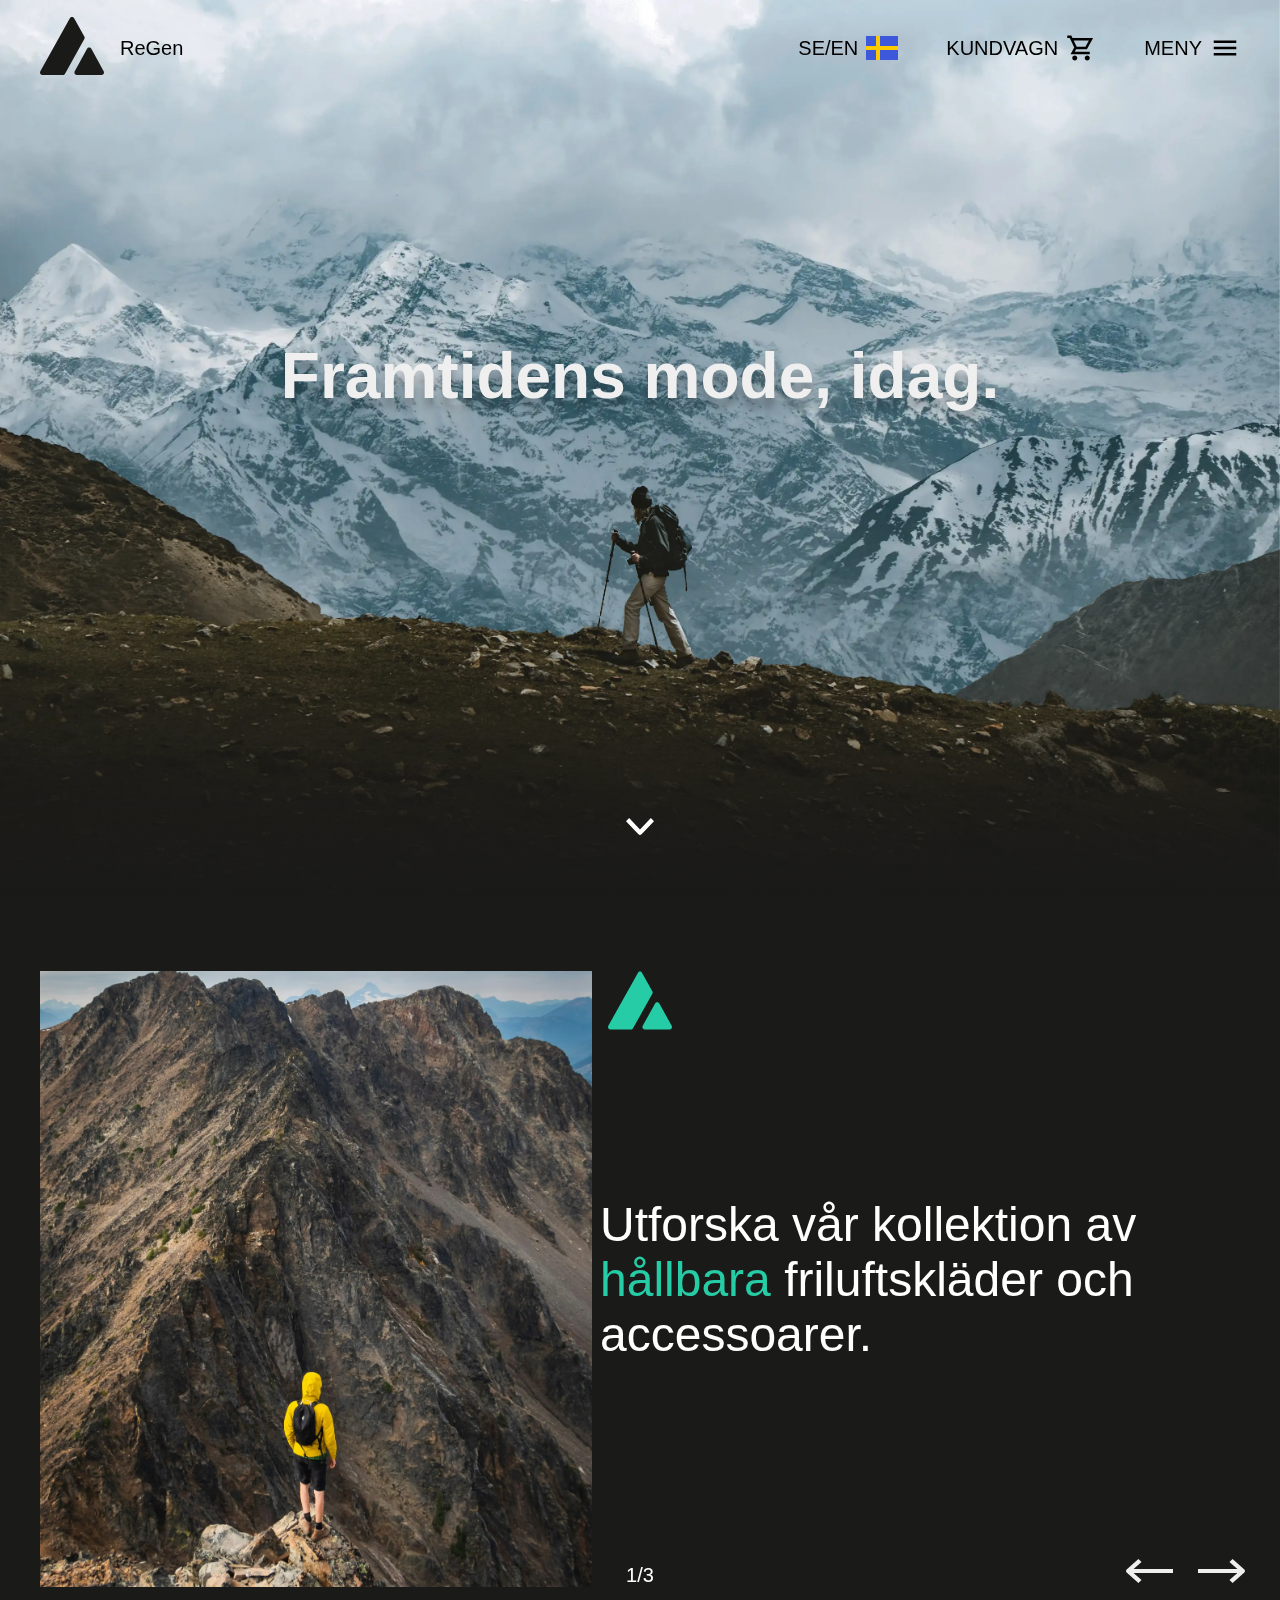
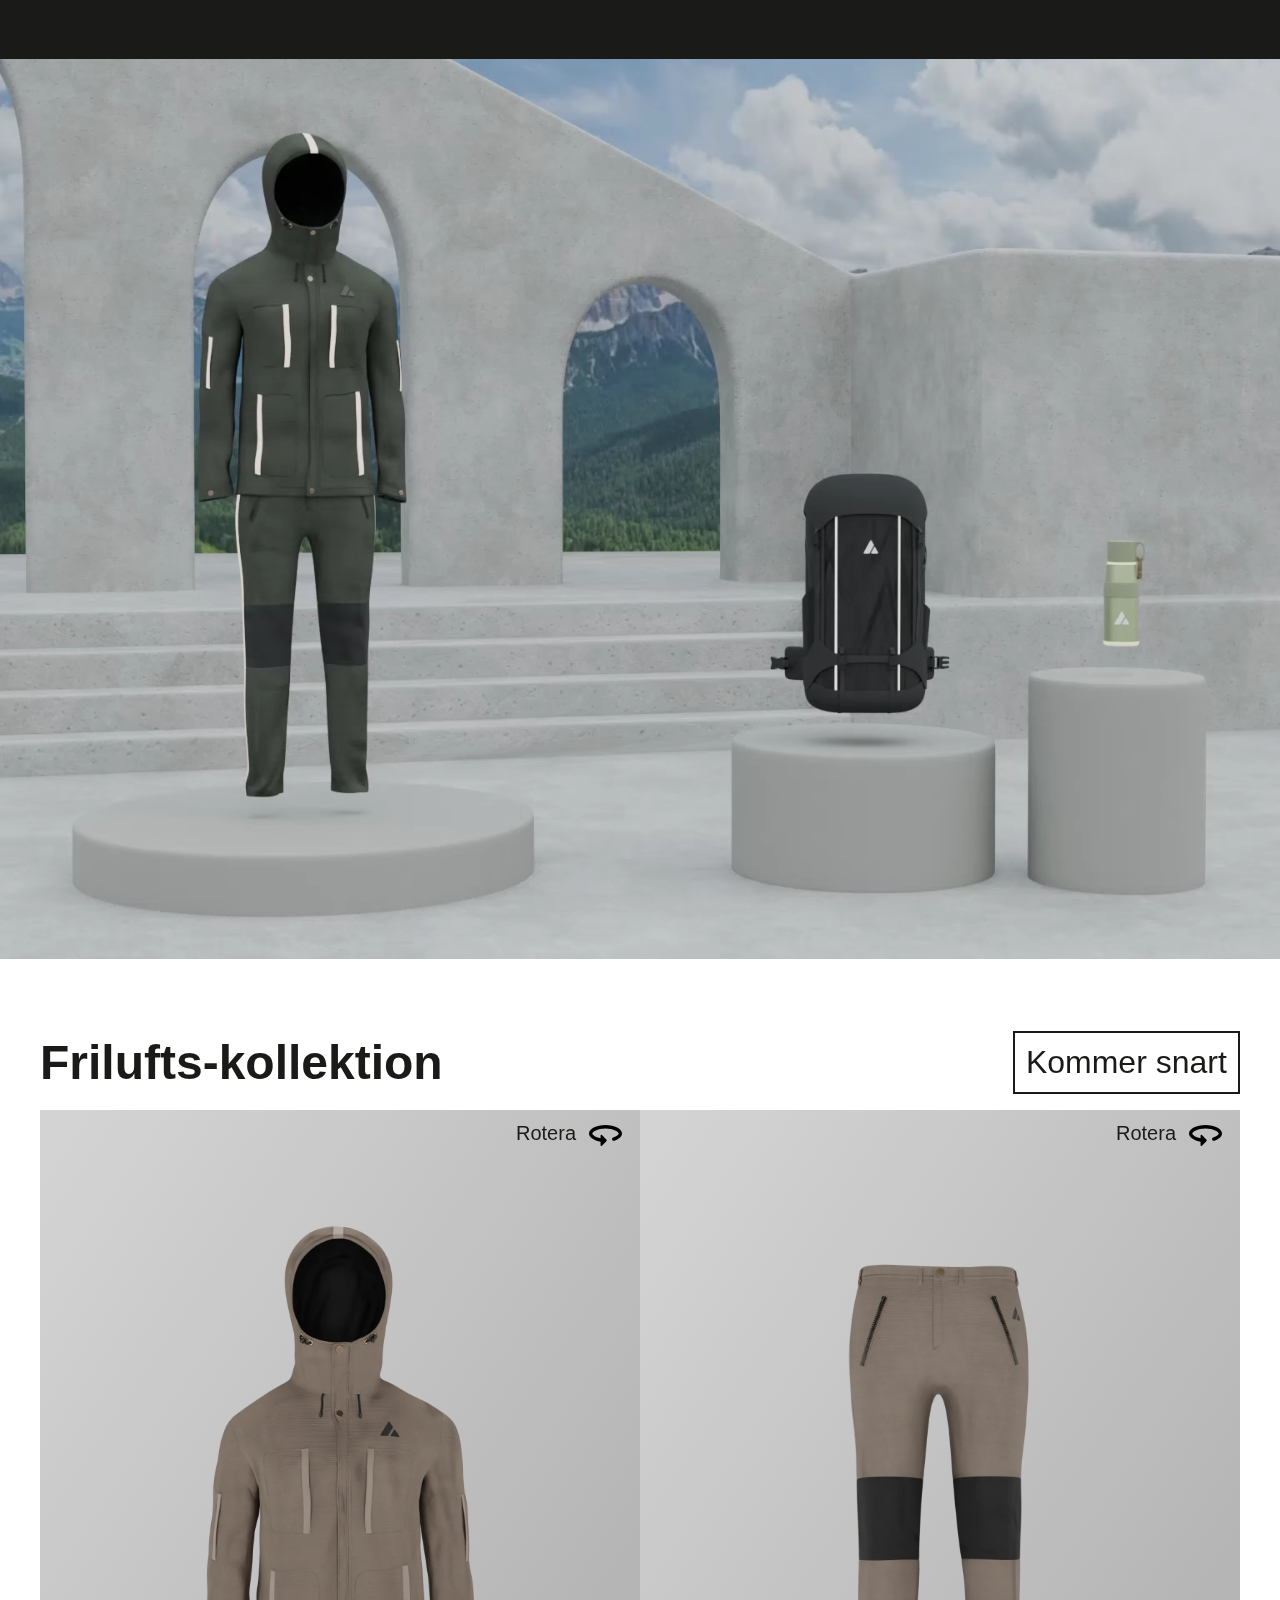
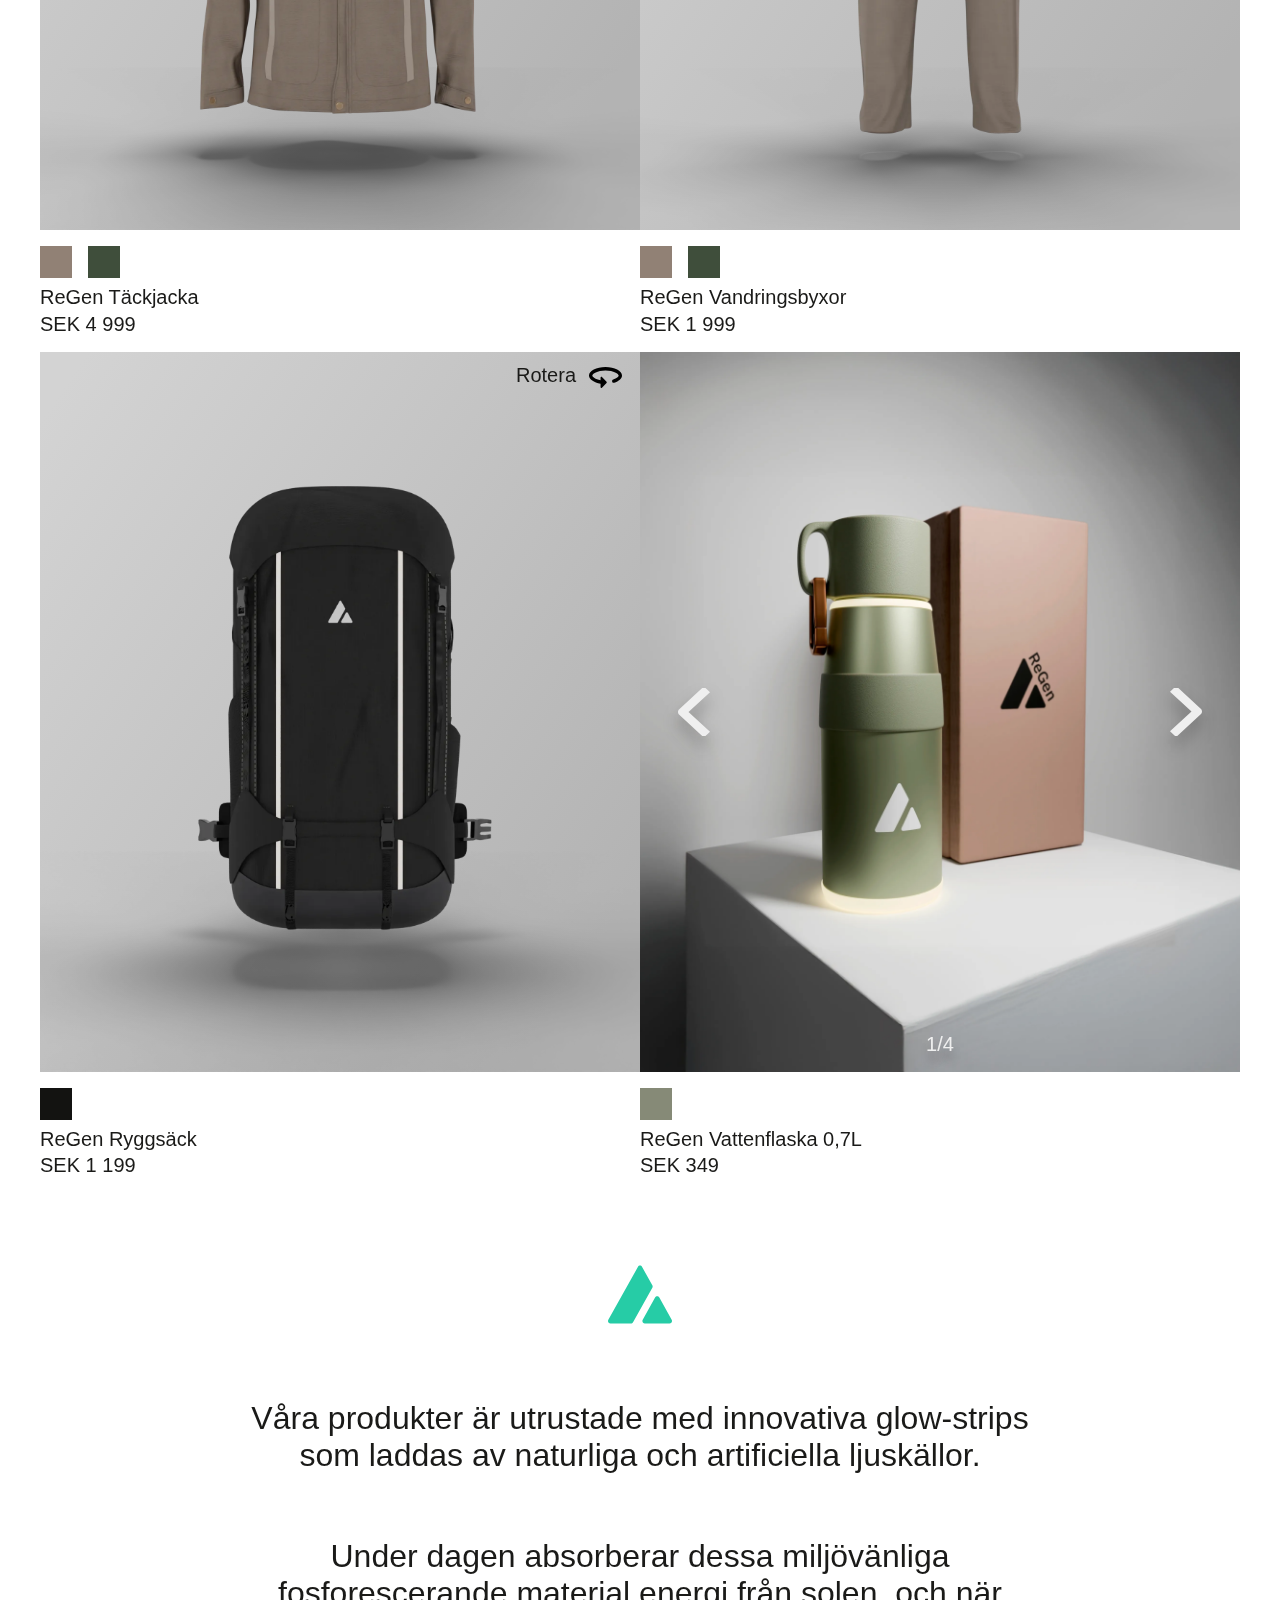
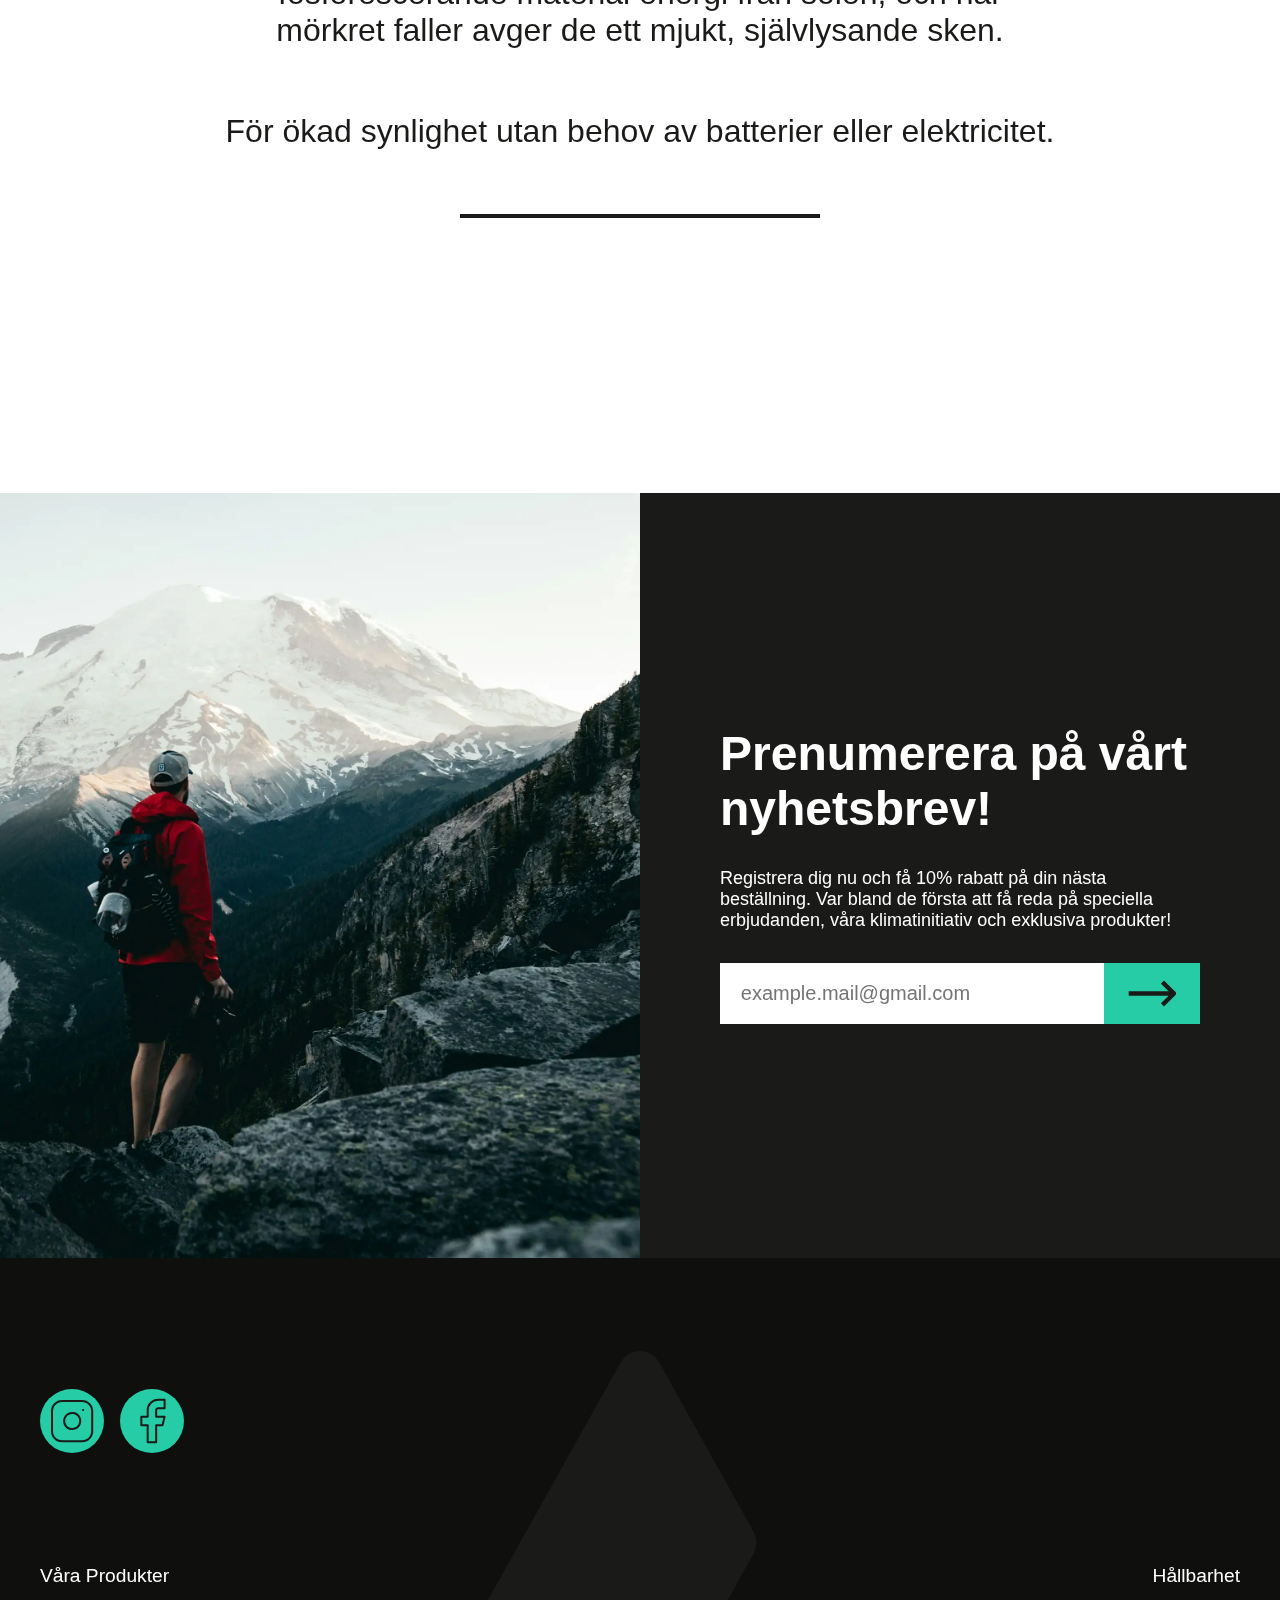
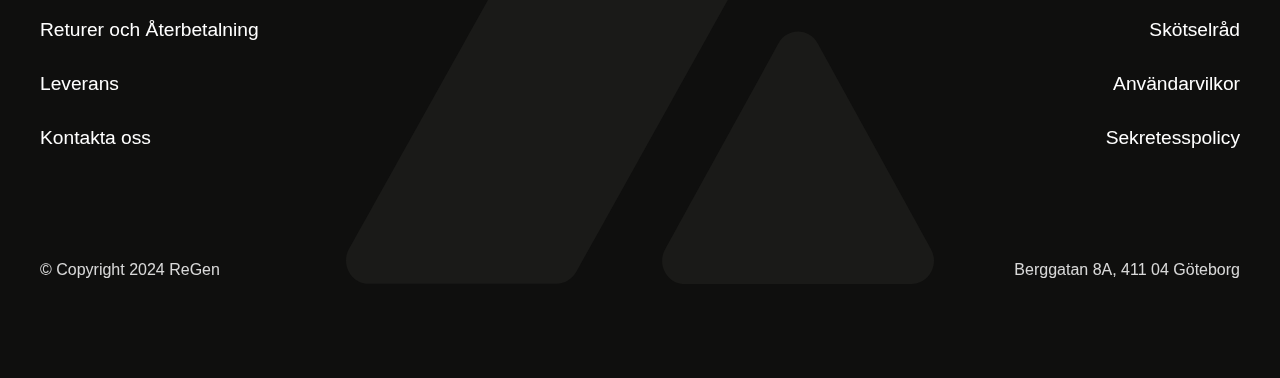
==== commit 30e51099: "changed bottle images to fit better on mobile, also changed color on image counter" ====
--- a/index.html
+++ b/index.html
@@ -311,7 +311,7 @@
               >
                 <img src="assets/icons/arrow_right.svg" alt="Höger pil" />
               </button>
-              <div class="image-counter" id="image-counter">1/5</div>
+              <div class="image-counter" id="image-counter">1/4</div>
             </div>
             <div class="product-info">
               <div class="color-selector">
--- a/css/product.css
+++ b/css/product.css
@@ -176,7 +176,8 @@
 .image-counter {
     position: absolute;
     bottom: 1rem;
-    color: #1A1A18;
+    color: #EFEFEF;
+    text-shadow: 0px 10px 8px rgba(0, 0, 0, 0.25);
     font-size: 1.25rem;
 }
 
